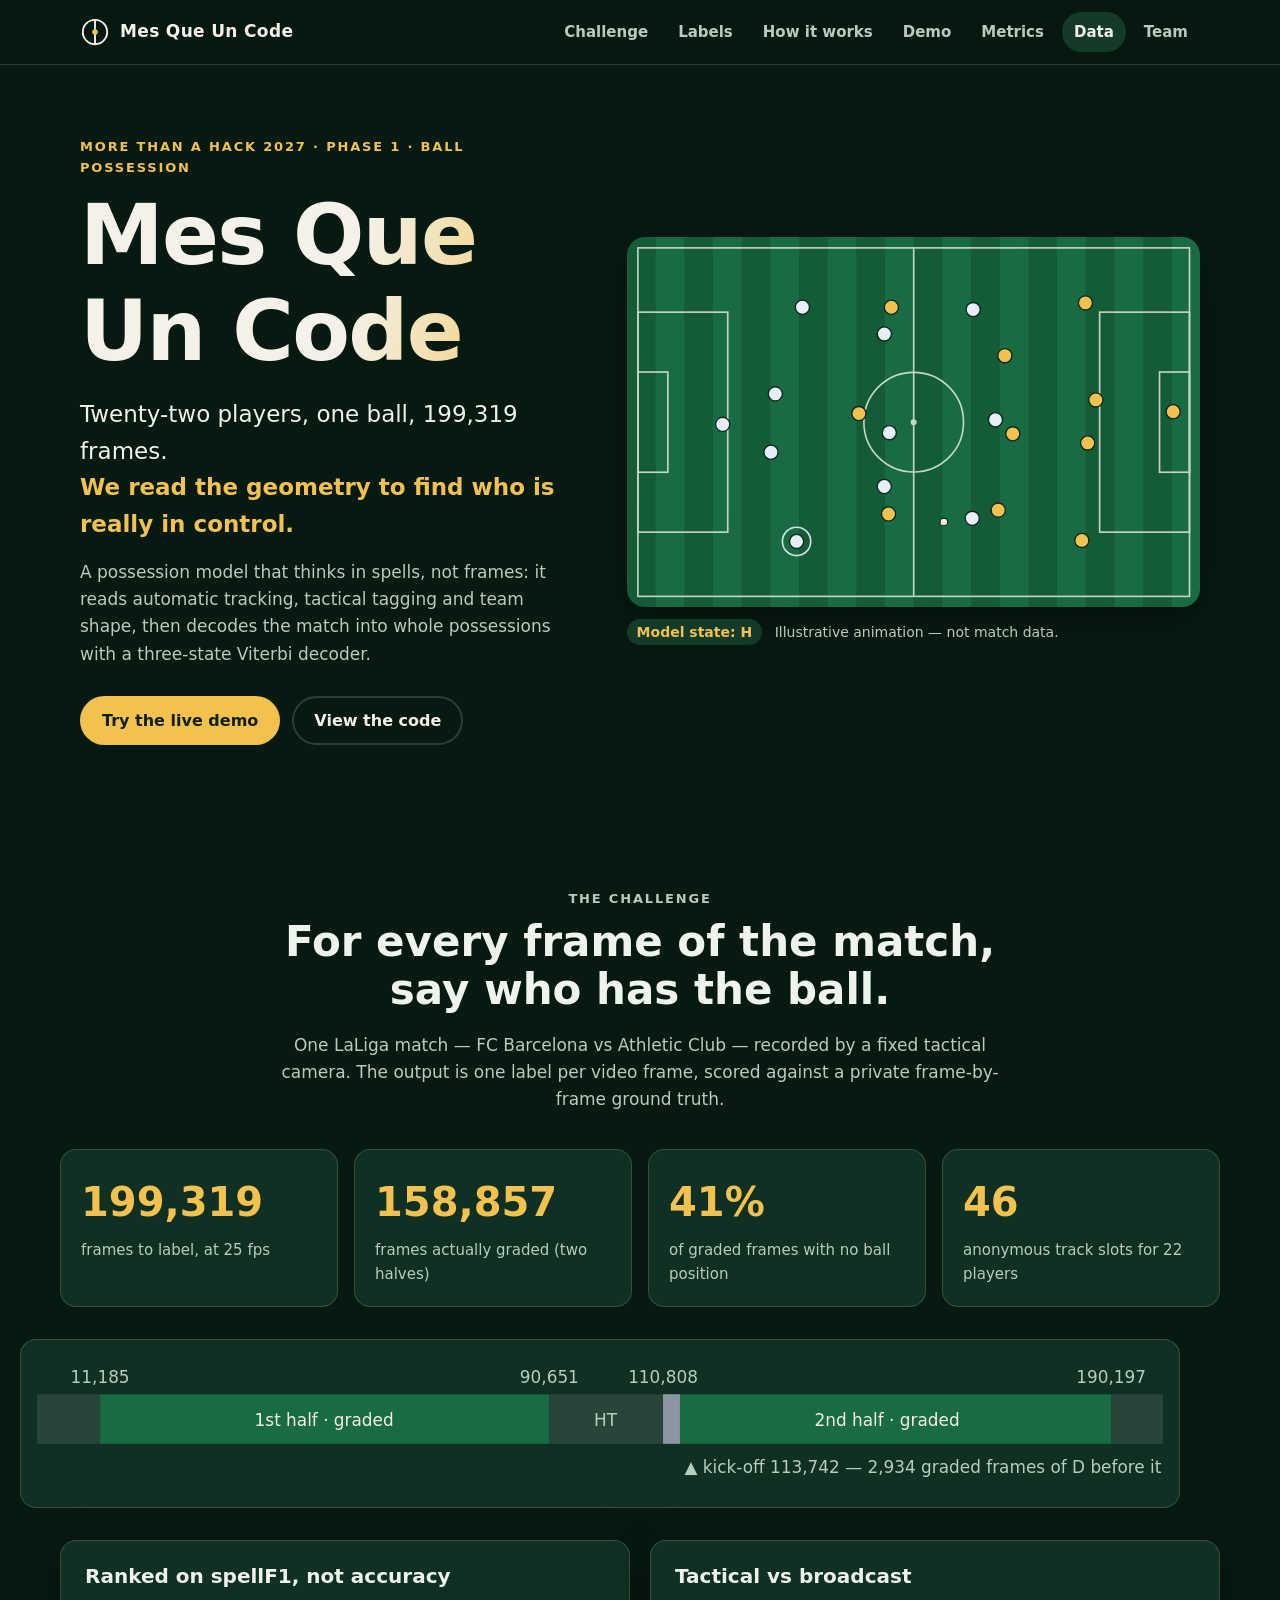
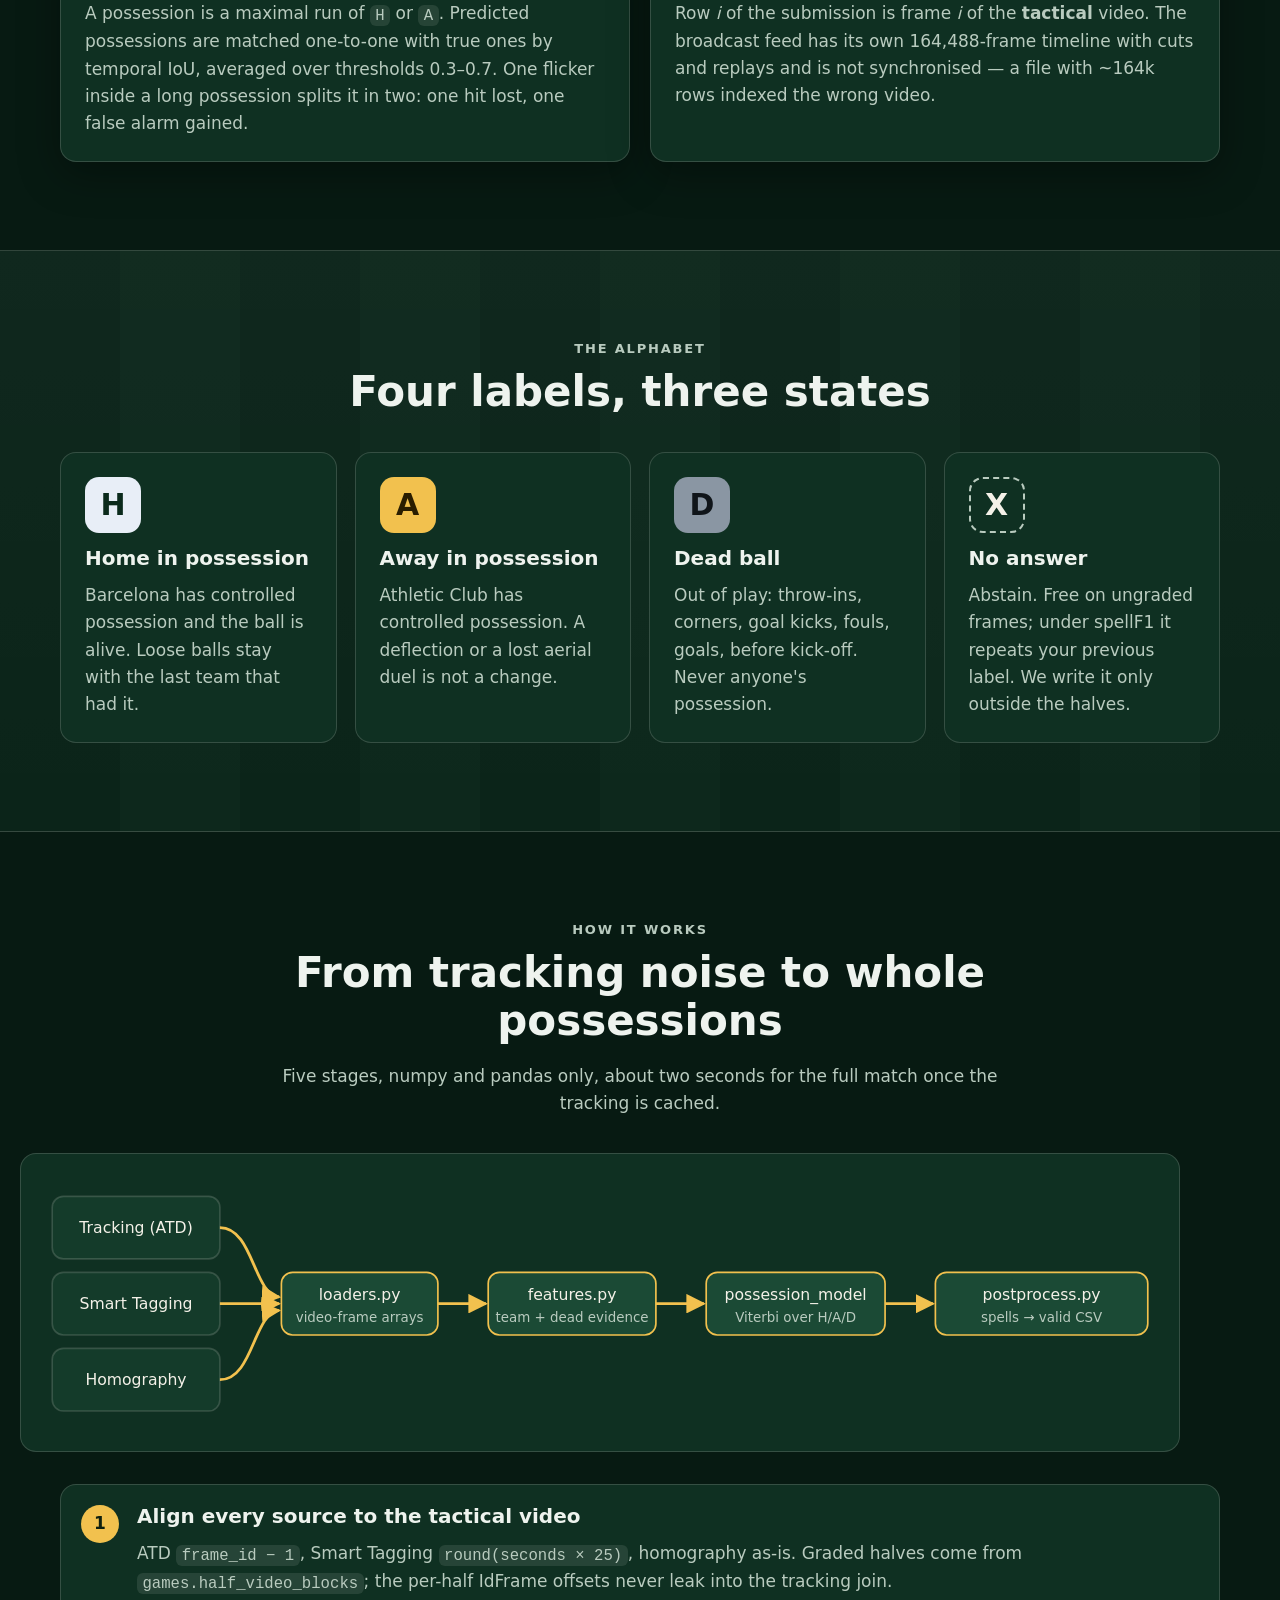
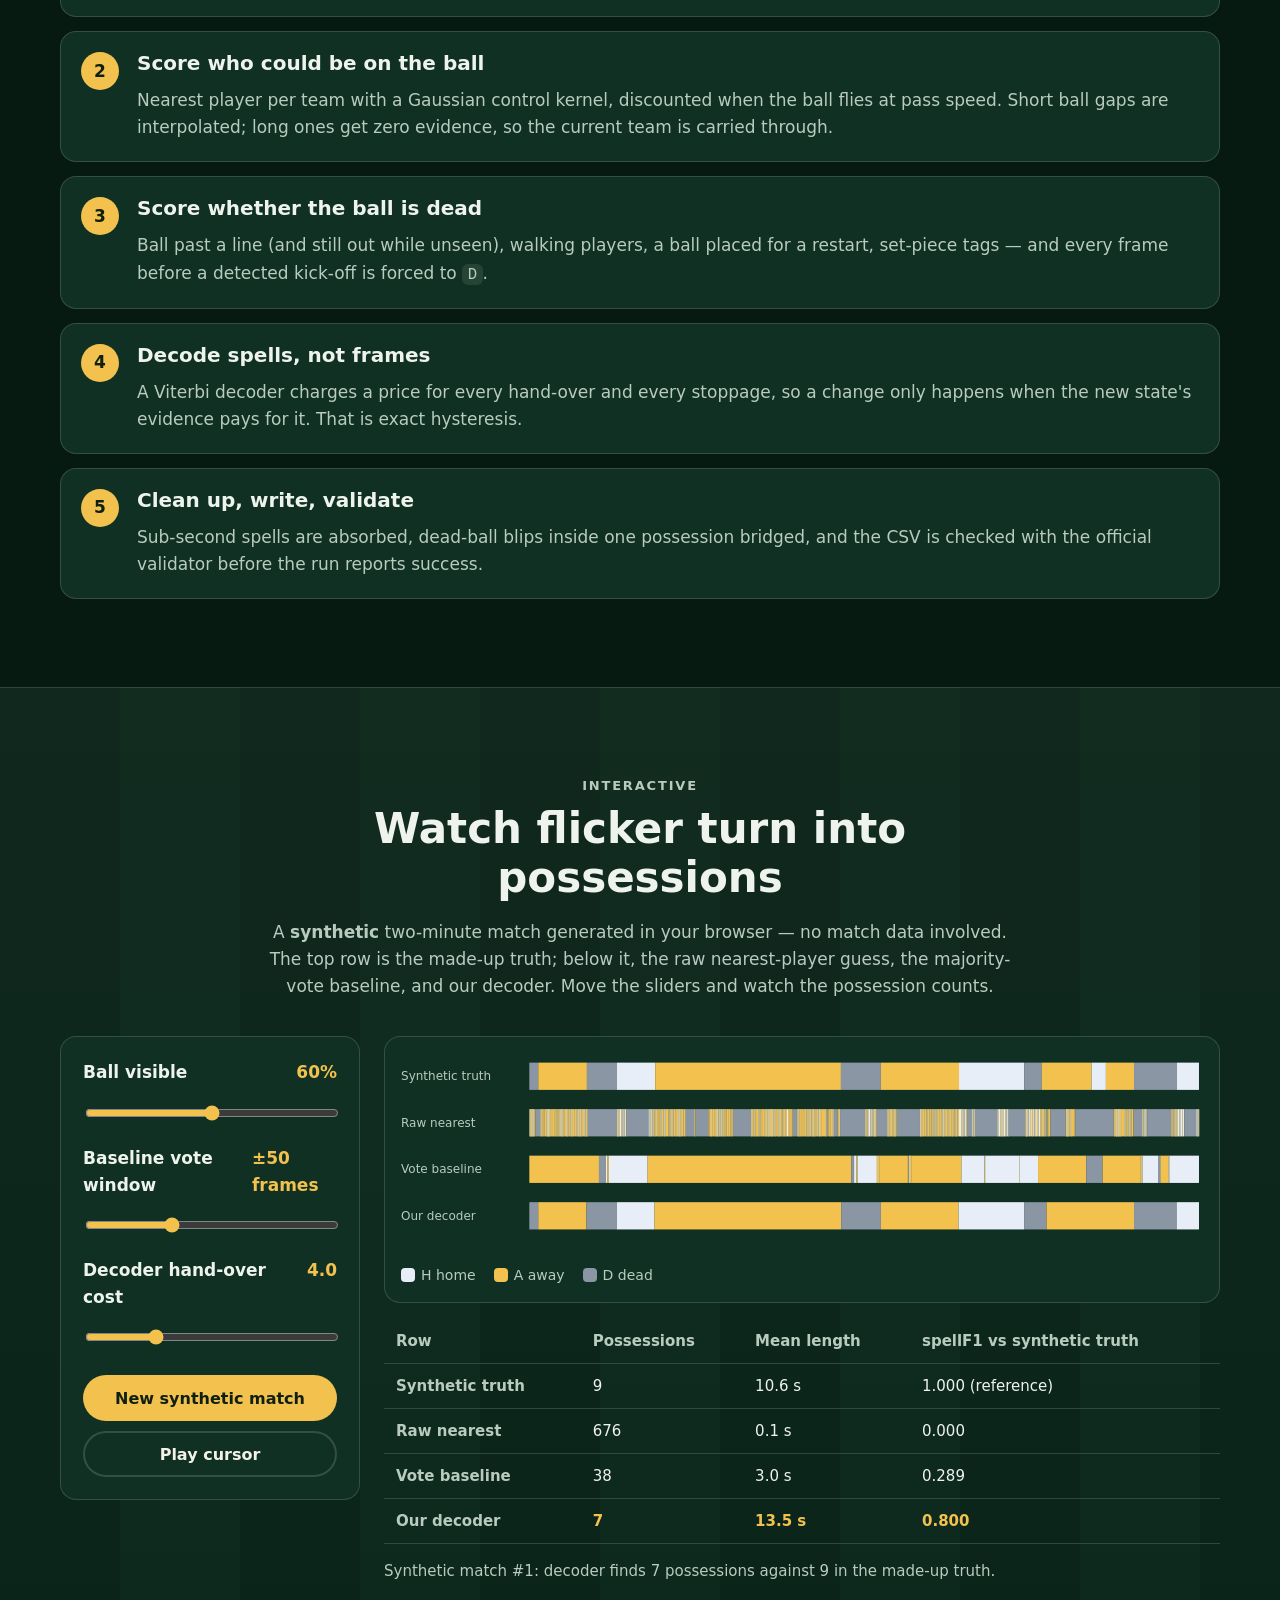
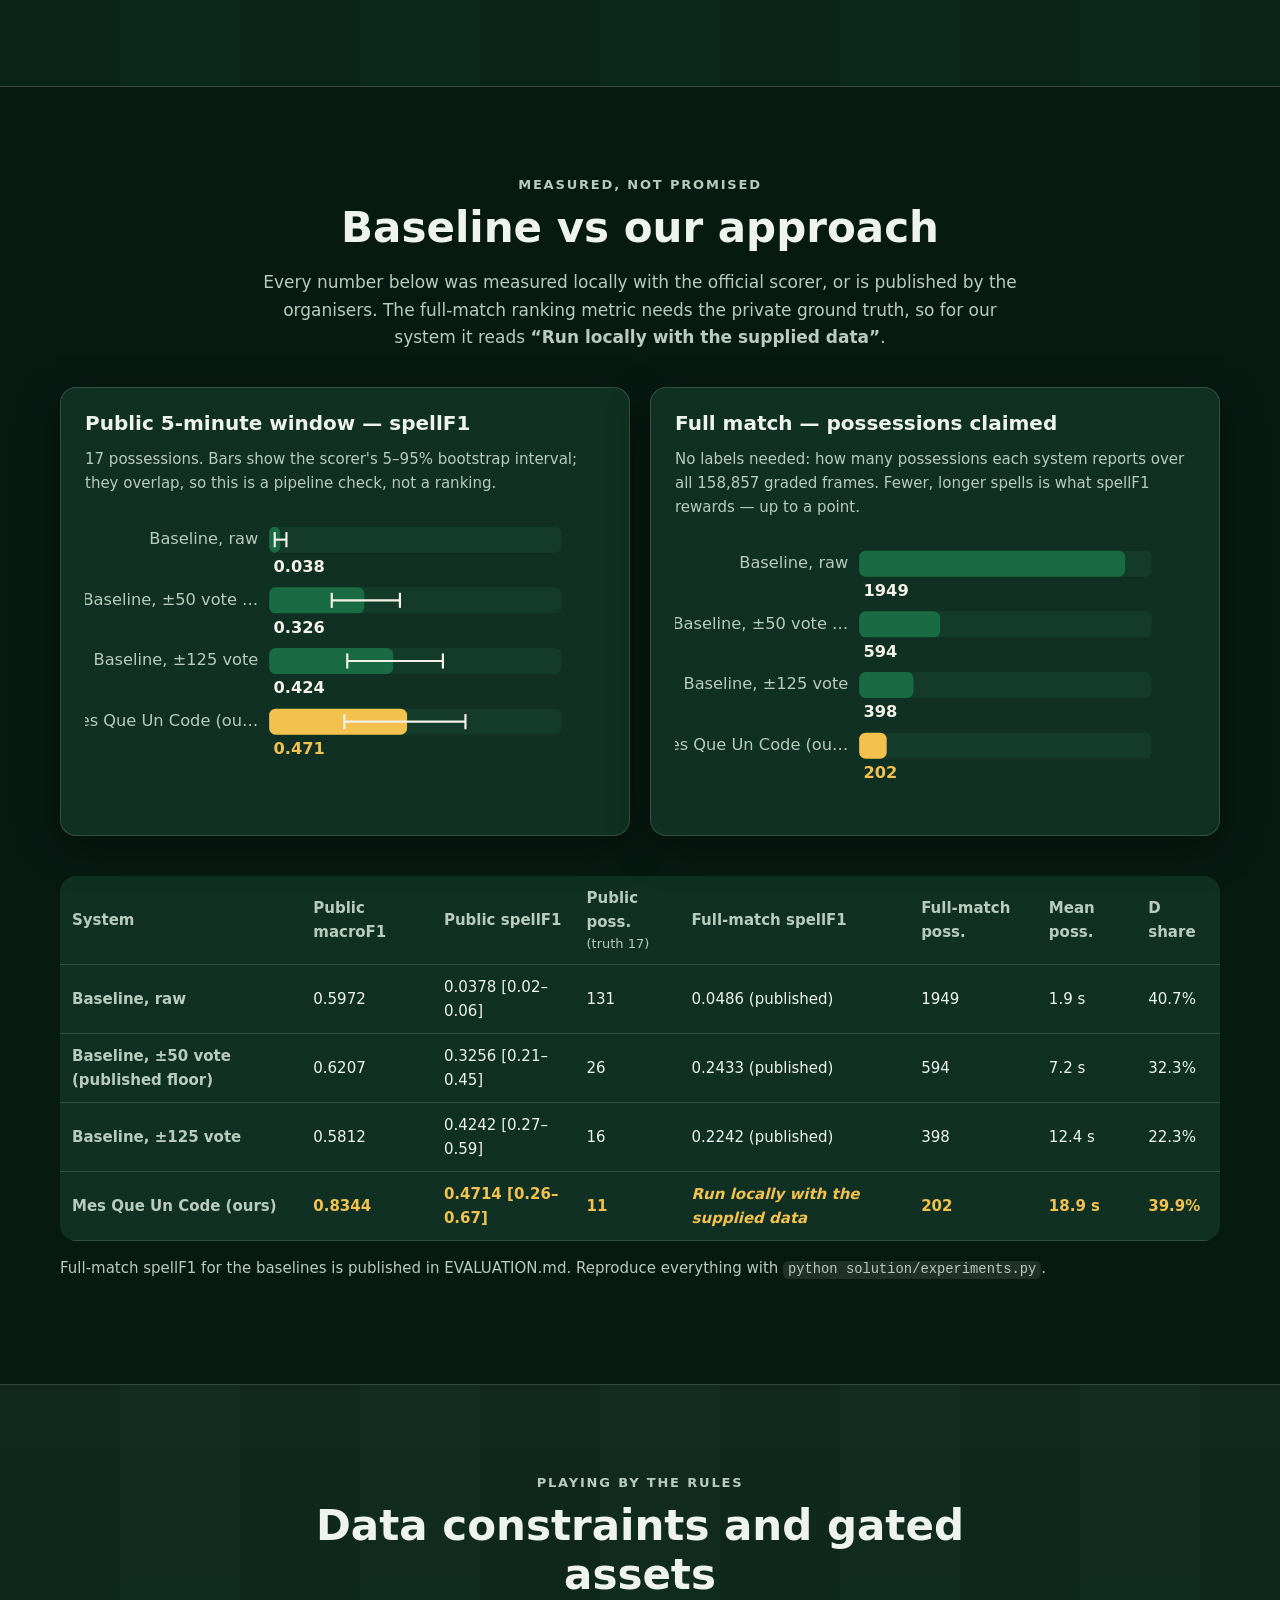
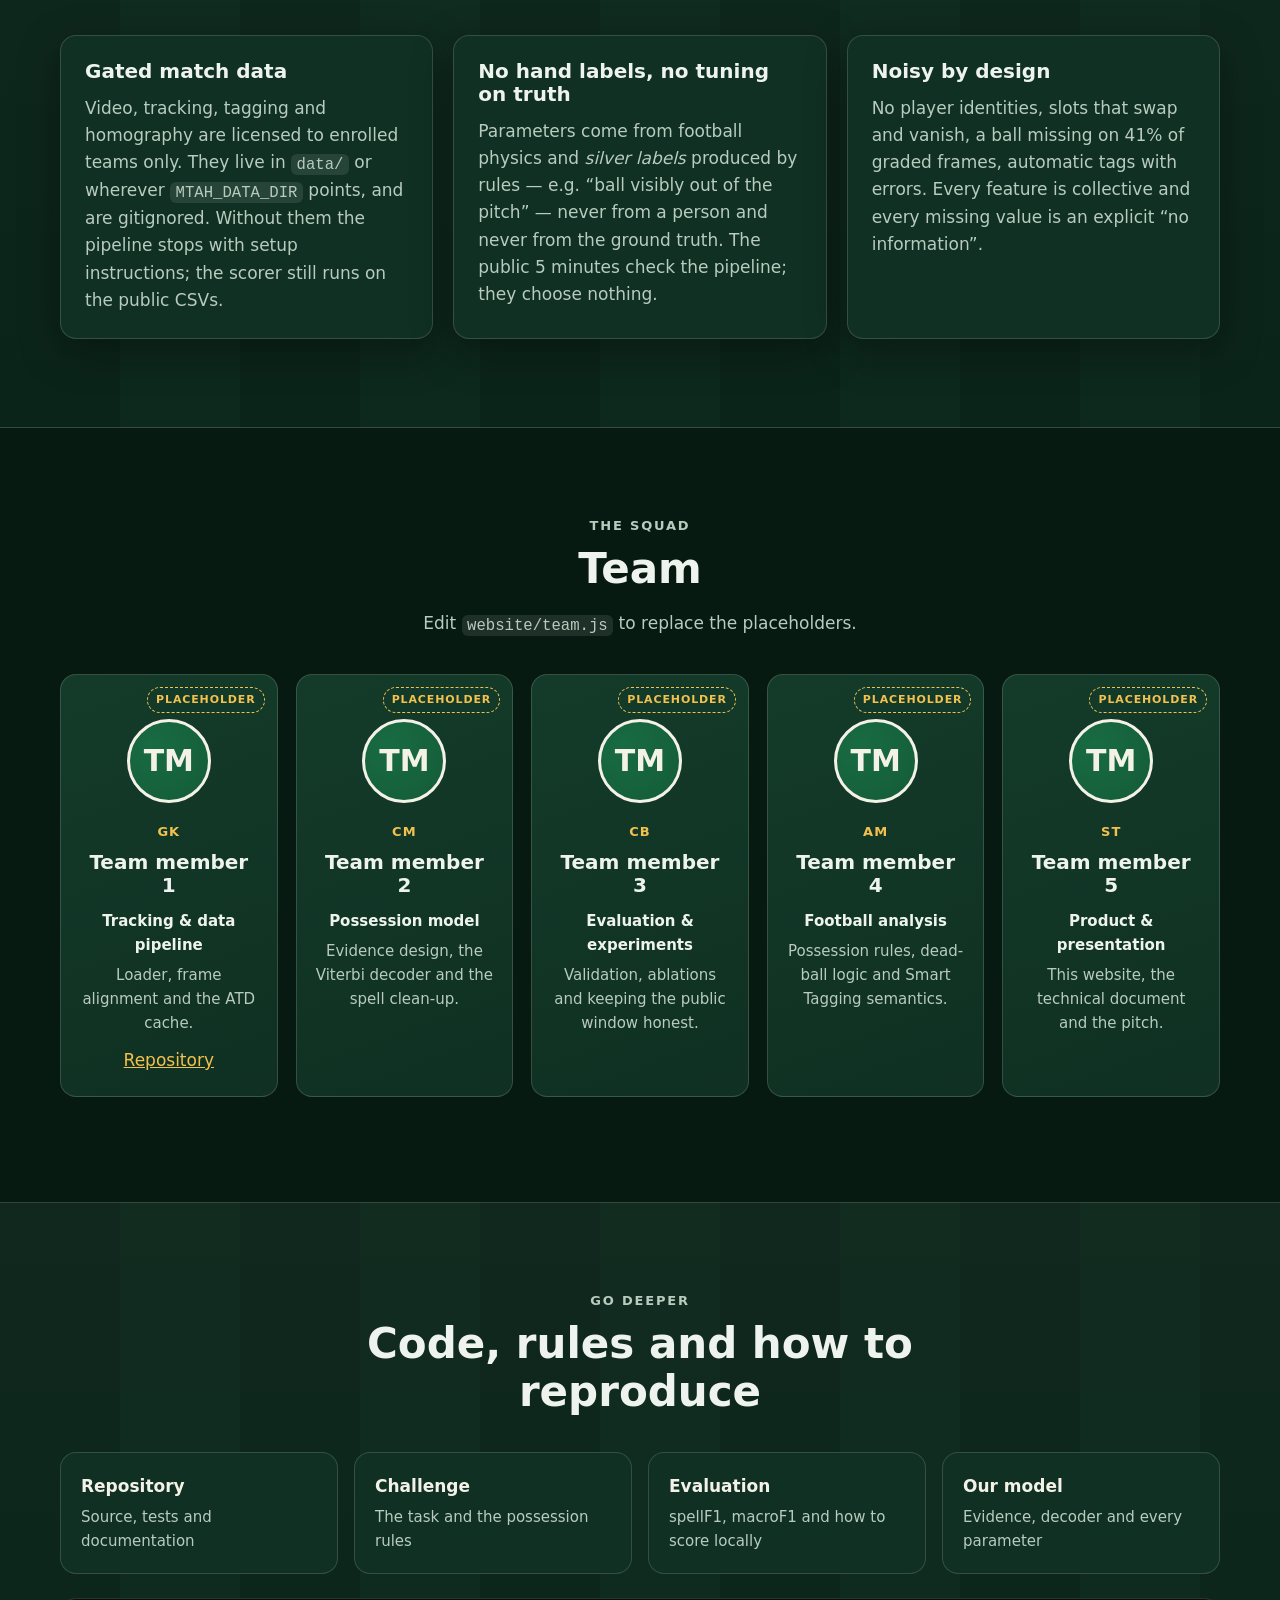
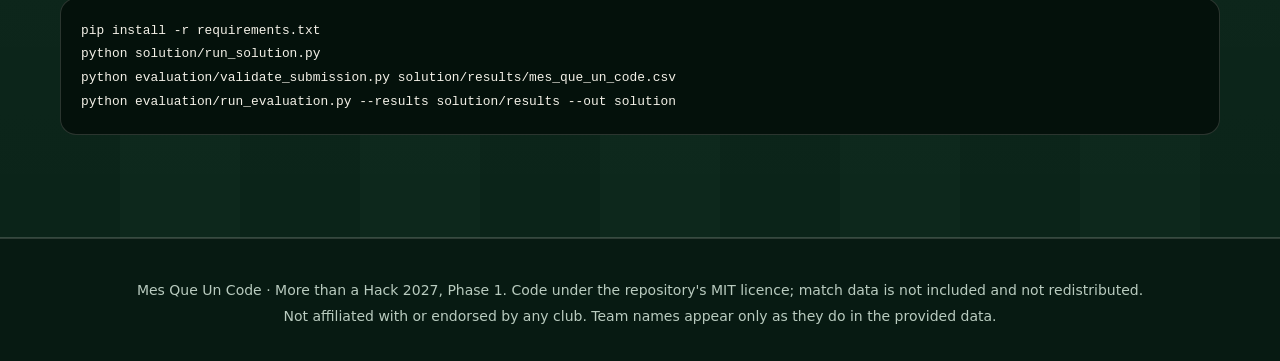
==== website/index.html @ aba24011 "Add metrics, styles, and team information for the Mes Que Un Code project - Introduced metrics.js to" ====
<!doctype html>
<html lang="en">
<head>
  <meta charset="utf-8">
  <meta name="viewport" content="width=device-width, initial-scale=1">
  <title>Mes Que Un Code</title>
  <meta name="description" content="Mes Que Un Code: frame-by-frame ball possession from automatic tracking, for More than a Hack 2027 — Phase 1.">
  <meta name="theme-color" content="#0b2a1c">
  <link rel="icon" href="data:image/svg+xml,%3Csvg xmlns='http://www.w3.org/2000/svg' viewBox='0 0 32 32'%3E%3Crect width='32' height='32' rx='6' fill='%230f3b27'/%3E%3Ccircle cx='16' cy='16' r='7' fill='none' stroke='%23f4f1e8' stroke-width='2'/%3E%3Ccircle cx='16' cy='16' r='2.5' fill='%23f2c14e'/%3E%3C/svg%3E">
  <link rel="stylesheet" href="styles.css">
</head>
<body>
  <a class="skip-link" href="#main">Skip to content</a>

  <header class="site-header">
    <nav class="nav" aria-label="Main">
      <a class="brand" href="#top" aria-label="Mes Que Un Code, back to top">
        <svg class="brand-mark" viewBox="0 0 32 32" aria-hidden="true" focusable="false">
          <circle cx="16" cy="16" r="13" fill="none" stroke="currentColor" stroke-width="2"/>
          <line x1="16" y1="3" x2="16" y2="29" stroke="currentColor" stroke-width="2"/>
          <circle cx="16" cy="16" r="3" fill="var(--gold)"/>
        </svg>
        <span>Mes Que Un Code</span>
      </a>
      <button class="nav-toggle" type="button" aria-expanded="false" aria-controls="nav-links">
        <span class="sr-only">Menu</span>
        <span class="nav-toggle-bar" aria-hidden="true"></span>
      </button>
      <ul class="nav-links" id="nav-links">
        <li><a href="#challenge">Challenge</a></li>
        <li><a href="#labels">Labels</a></li>
        <li><a href="#how">How it works</a></li>
        <li><a href="#demo">Demo</a></li>
        <li><a href="#metrics">Metrics</a></li>
        <li><a href="#data">Data</a></li>
        <li><a href="#team">Team</a></li>
      </ul>
    </nav>
  </header>

  <main id="main">
    <!-- Hero ------------------------------------------------------------------------------------>
    <section class="hero" id="top" aria-labelledby="hero-title">
      <div class="hero-copy">
        <p class="eyebrow">More than a Hack 2027 · Phase 1 · Ball Possession</p>
        <h1 id="hero-title">Mes Que Un Code</h1>
        <p class="tagline">Twenty-two players, one ball, 199,319 frames.<br>
          <strong>We read the geometry to find who is really in control.</strong></p>
        <p class="lede">A possession model that thinks in spells, not frames: it reads automatic tracking,
          tactical tagging and team shape, then decodes the match into whole possessions with a
          three-state Viterbi decoder.</p>
        <div class="hero-actions">
          <a class="button primary" href="#demo">Try the live demo</a>
          <a class="button ghost" href="https://github.com/Tejeshhh78/MesQueUnCode">View the code</a>
        </div>
      </div>
      <figure class="hero-pitch">
        <svg id="hero-svg" viewBox="0 0 1053 680" role="img" aria-labelledby="hero-svg-title hero-svg-desc">
          <title id="hero-svg-title">Animated tactical board</title>
          <desc id="hero-svg-desc">A football pitch seen from above. Home players in white and away players in gold move around; a halo marks the team our model believes has the ball.</desc>
          <defs>
            <pattern id="stripes" width="105.3" height="680" patternUnits="userSpaceOnUse">
              <rect width="52.65" height="680" fill="var(--pitch-a)"/>
              <rect x="52.65" width="52.65" height="680" fill="var(--pitch-b)"/>
            </pattern>
          </defs>
          <rect width="1053" height="680" fill="url(#stripes)" rx="18"/>
          <g class="lines" fill="none" stroke="var(--chalk)" stroke-width="3" opacity="0.8">
            <rect x="20" y="20" width="1013" height="640"/>
            <line x1="526.5" y1="20" x2="526.5" y2="660"/>
            <circle cx="526.5" cy="340" r="91.5"/>
            <rect x="20" y="138" width="165" height="404"/>
            <rect x="868" y="138" width="165" height="404"/>
            <rect x="20" y="248" width="55" height="184"/>
            <rect x="978" y="248" width="55" height="184"/>
            <circle cx="526.5" cy="340" r="4" fill="var(--chalk)"/>
          </g>
          <g id="hero-players"></g>
          <circle id="hero-halo" r="26" fill="none" stroke="var(--gold)" stroke-width="3" opacity="0.9"/>
          <circle id="hero-ball" r="7" fill="var(--chalk)" stroke="#0b2a1c" stroke-width="2"/>
        </svg>
        <figcaption>
          <span class="chip" id="hero-state" aria-live="off">Model state: H</span>
          Illustrative animation — not match data.
        </figcaption>
      </figure>
    </section>

    <!-- Challenge ------------------------------------------------------------------------------->
    <section class="section" id="challenge" aria-labelledby="challenge-title">
      <div class="section-head">
        <p class="eyebrow">The challenge</p>
        <h2 id="challenge-title">For every frame of the match, say who has the ball.</h2>
        <p>One LaLiga match — FC Barcelona vs Athletic Club — recorded by a fixed tactical camera.
          The output is one label per video frame, scored against a private frame-by-frame ground truth.</p>
      </div>

      <div class="stat-grid" role="list">
        <div class="stat" role="listitem"><span class="stat-value">199,319</span><span class="stat-label">frames to label, at 25 fps</span></div>
        <div class="stat" role="listitem"><span class="stat-value">158,857</span><span class="stat-label">frames actually graded (two halves)</span></div>
        <div class="stat" role="listitem"><span class="stat-value">41%</span><span class="stat-label">of graded frames with no ball position</span></div>
        <div class="stat" role="listitem"><span class="stat-value">46</span><span class="stat-label">anonymous track slots for 22 players</span></div>
      </div>

      <figure class="match-strip">
        <svg viewBox="0 0 1000 120" role="img" aria-labelledby="strip-title strip-desc">
          <title id="strip-title">The tactical video timeline</title>
          <desc id="strip-desc">Frames 0 to 11,184 before kick-off, ungraded. First half from 11,185 to 90,651, graded. Halftime 90,652 to 110,807, ungraded. Second half 110,808 to 190,197, graded, with the kick-off at 113,742. After the final whistle, ungraded.</desc>
          <g font-size="15" font-family="inherit">
            <rect x="0" y="34" width="56" height="44" fill="var(--muted-bg)"/>
            <rect x="56" y="34" width="399" height="44" fill="var(--pitch-b)"/>
            <rect x="455" y="34" width="101" height="44" fill="var(--muted-bg)"/>
            <rect x="556" y="34" width="398" height="44" fill="var(--pitch-b)"/>
            <rect x="556" y="34" width="15" height="44" fill="var(--dead)"/>
            <rect x="954" y="34" width="46" height="44" fill="var(--muted-bg)"/>
            <text x="255" y="62" text-anchor="middle" fill="var(--chalk)">1st half · graded</text>
            <text x="755" y="62" text-anchor="middle" fill="var(--chalk)">2nd half · graded</text>
            <text x="505" y="62" text-anchor="middle" fill="var(--ink-soft)">HT</text>
            <text x="56" y="24" text-anchor="middle" fill="var(--ink-soft)">11,185</text>
            <text x="455" y="24" text-anchor="middle" fill="var(--ink-soft)">90,651</text>
            <text x="556" y="24" text-anchor="middle" fill="var(--ink-soft)">110,808</text>
            <text x="954" y="24" text-anchor="middle" fill="var(--ink-soft)">190,197</text>
            <text x="575" y="104" fill="var(--ink-soft)">▲ kick-off 113,742 — 2,934 graded frames of D before it</text>
          </g>
        </svg>
      </figure>

      <div class="two-col">
        <article class="card">
          <h3>Ranked on spellF1, not accuracy</h3>
          <p>A possession is a maximal run of <code>H</code> or <code>A</code>. Predicted possessions are
            matched one-to-one with true ones by temporal IoU, averaged over thresholds 0.3–0.7. One
            flicker inside a long possession splits it in two: one hit lost, one false alarm gained.</p>
        </article>
        <article class="card">
          <h3>Tactical vs broadcast</h3>
          <p>Row <em>i</em> of the submission is frame <em>i</em> of the <strong>tactical</strong> video.
            The broadcast feed has its own 164,488-frame timeline with cuts and replays and is not
            synchronised — a file with ~164k rows indexed the wrong video.</p>
        </article>
      </div>
    </section>

    <!-- Labels ---------------------------------------------------------------------------------->
    <section class="section alt" id="labels" aria-labelledby="labels-title">
      <div class="section-head">
        <p class="eyebrow">The alphabet</p>
        <h2 id="labels-title">Four labels, three states</h2>
      </div>
      <div class="label-grid">
        <article class="label-card label-h">
          <span class="label-letter" aria-hidden="true">H</span>
          <h3>Home in possession</h3>
          <p>Barcelona has controlled possession and the ball is alive. Loose balls stay with the last team that had it.</p>
        </article>
        <article class="label-card label-a">
          <span class="label-letter" aria-hidden="true">A</span>
          <h3>Away in possession</h3>
          <p>Athletic Club has controlled possession. A deflection or a lost aerial duel is not a change.</p>
        </article>
        <article class="label-card label-d">
          <span class="label-letter" aria-hidden="true">D</span>
          <h3>Dead ball</h3>
          <p>Out of play: throw-ins, corners, goal kicks, fouls, goals, before kick-off. Never anyone's possession.</p>
        </article>
        <article class="label-card label-x">
          <span class="label-letter" aria-hidden="true">X</span>
          <h3>No answer</h3>
          <p>Abstain. Free on ungraded frames; under spellF1 it repeats your previous label. We write it only outside the halves.</p>
        </article>
      </div>
    </section>

    <!-- How it works ---------------------------------------------------------------------------->
    <section class="section" id="how" aria-labelledby="how-title">
      <div class="section-head">
        <p class="eyebrow">How it works</p>
        <h2 id="how-title">From tracking noise to whole possessions</h2>
        <p>Five stages, numpy and pandas only, about two seconds for the full match once the tracking is cached.</p>
      </div>

      <figure class="pipeline">
        <svg viewBox="0 0 1000 230" role="img" aria-labelledby="pipe-title pipe-desc">
          <title id="pipe-title">Pipeline architecture</title>
          <desc id="pipe-desc">Inputs — tracking, Smart Tagging and homography — feed a loader, then per-frame evidence for team control and dead ball, then a three-state Viterbi decoder, then spell clean-up, then a validated submission CSV.</desc>
          <defs>
            <marker id="arrow" viewBox="0 0 10 10" refX="9" refY="5" markerWidth="7" markerHeight="7" orient="auto-start-reverse">
              <path d="M0,0 L10,5 L0,10 z" fill="var(--gold)"/>
            </marker>
          </defs>
          <g font-family="inherit" font-size="14" fill="var(--chalk)">
            <g class="pipe-node"><rect x="10" y="20" width="150" height="56" rx="10"/><text x="85" y="53" text-anchor="middle">Tracking (ATD)</text></g>
            <g class="pipe-node"><rect x="10" y="88" width="150" height="56" rx="10"/><text x="85" y="121" text-anchor="middle">Smart Tagging</text></g>
            <g class="pipe-node"><rect x="10" y="156" width="150" height="56" rx="10"/><text x="85" y="189" text-anchor="middle">Homography</text></g>
            <g class="pipe-node strong"><rect x="215" y="88" width="140" height="56" rx="10"/><text x="285" y="113" text-anchor="middle">loaders.py</text><text x="285" y="132" text-anchor="middle" class="small">video-frame arrays</text></g>
            <g class="pipe-node strong"><rect x="400" y="88" width="150" height="56" rx="10"/><text x="475" y="113" text-anchor="middle">features.py</text><text x="475" y="132" text-anchor="middle" class="small">team + dead evidence</text></g>
            <g class="pipe-node strong"><rect x="595" y="88" width="160" height="56" rx="10"/><text x="675" y="113" text-anchor="middle">possession_model</text><text x="675" y="132" text-anchor="middle" class="small">Viterbi over H/A/D</text></g>
            <g class="pipe-node strong"><rect x="800" y="88" width="190" height="56" rx="10"/><text x="895" y="113" text-anchor="middle">postprocess.py</text><text x="895" y="132" text-anchor="middle" class="small">spells → valid CSV</text></g>
          </g>
          <g stroke="var(--gold)" stroke-width="2.5" fill="none" marker-end="url(#arrow)">
            <path d="M160,48 C190,48 190,108 213,110"/>
            <path d="M160,116 L213,116"/>
            <path d="M160,184 C190,184 190,124 213,122"/>
            <path d="M355,116 L398,116"/>
            <path d="M550,116 L593,116"/>
            <path d="M755,116 L798,116"/>
          </g>
        </svg>
      </figure>

      <ol class="steps">
        <li>
          <h3>Align every source to the tactical video</h3>
          <p>ATD <code>frame_id − 1</code>, Smart Tagging <code>round(seconds × 25)</code>, homography as-is. Graded halves come from <code>games.half_video_blocks</code>; the per-half IdFrame offsets never leak into the tracking join.</p>
        </li>
        <li>
          <h3>Score who could be on the ball</h3>
          <p>Nearest player per team with a Gaussian control kernel, discounted when the ball flies at pass speed. Short ball gaps are interpolated; long ones get zero evidence, so the current team is carried through.</p>
        </li>
        <li>
          <h3>Score whether the ball is dead</h3>
          <p>Ball past a line (and still out while unseen), walking players, a ball placed for a restart, set-piece tags — and every frame before a detected kick-off is forced to <code>D</code>.</p>
        </li>
        <li>
          <h3>Decode spells, not frames</h3>
          <p>A Viterbi decoder charges a price for every hand-over and every stoppage, so a change only happens when the new state's evidence pays for it. That is exact hysteresis.</p>
        </li>
        <li>
          <h3>Clean up, write, validate</h3>
          <p>Sub-second spells are absorbed, dead-ball blips inside one possession bridged, and the CSV is checked with the official validator before the run reports success.</p>
        </li>
      </ol>
    </section>

    <!-- Demo ------------------------------------------------------------------------------------>
    <section class="section alt" id="demo" aria-labelledby="demo-title">
      <div class="section-head">
        <p class="eyebrow">Interactive</p>
        <h2 id="demo-title">Watch flicker turn into possessions</h2>
        <p>A <strong>synthetic</strong> two-minute match generated in your browser — no match data involved.
          The top row is the made-up truth; below it, the raw nearest-player guess, the majority-vote
          baseline, and our decoder. Move the sliders and watch the possession counts.</p>
      </div>

      <div class="demo">
        <div class="demo-controls">
          <label for="ctl-visibility">Ball visible <output id="out-visibility" for="ctl-visibility">60%</output></label>
          <input type="range" id="ctl-visibility" min="20" max="100" step="5" value="60">

          <label for="ctl-window">Baseline vote window <output id="out-window" for="ctl-window">±50 frames</output></label>
          <input type="range" id="ctl-window" min="0" max="150" step="5" value="50">

          <label for="ctl-switch">Decoder hand-over cost <output id="out-switch" for="ctl-switch">4.0</output></label>
          <input type="range" id="ctl-switch" min="0" max="15" step="0.5" value="4">

          <div class="demo-buttons">
            <button type="button" class="button primary" id="btn-new">New synthetic match</button>
            <button type="button" class="button ghost" id="btn-play" aria-pressed="false">Play cursor</button>
          </div>
        </div>

        <div class="demo-output">
          <figure class="timeline">
            <svg id="timeline-svg" viewBox="0 0 1000 250" role="img" aria-labelledby="tl-title tl-desc">
              <title id="tl-title">Possession timelines for a synthetic match</title>
              <desc id="tl-desc">Four horizontal bars over the same two minutes: truth, raw nearest player, majority vote baseline and the Viterbi decoder. Colour encodes the label for each frame.</desc>
              <g id="timeline-rows"></g>
            </svg>
            <figcaption class="legend">
              <span><i class="swatch sw-h"></i>H home</span>
              <span><i class="swatch sw-a"></i>A away</span>
              <span><i class="swatch sw-d"></i>D dead</span>
            </figcaption>
          </figure>
          <table class="demo-table">
            <caption class="sr-only">Possession counts and synthetic spellF1 per row</caption>
            <thead><tr><th scope="col">Row</th><th scope="col">Possessions</th><th scope="col">Mean length</th><th scope="col">spellF1 vs synthetic truth</th></tr></thead>
            <tbody id="demo-body"></tbody>
          </table>
          <p class="note" id="demo-live" aria-live="polite"></p>
        </div>
      </div>
    </section>

    <!-- Metrics --------------------------------------------------------------------------------->
    <section class="section" id="metrics" aria-labelledby="metrics-title">
      <div class="section-head">
        <p class="eyebrow">Measured, not promised</p>
        <h2 id="metrics-title">Baseline vs our approach</h2>
        <p>Every number below was measured locally with the official scorer, or is published by the
          organisers. The full-match ranking metric needs the private ground truth, so for our system it reads
          <strong>“Run locally with the supplied data”</strong>.</p>
      </div>

      <div class="two-col">
        <figure class="card chart-card">
          <figcaption><h3>Public 5-minute window — spellF1</h3>
            <p class="note">17 possessions. Bars show the scorer's 5–95% bootstrap interval; they overlap, so this is a pipeline check, not a ranking.</p></figcaption>
          <svg id="chart-public" viewBox="0 0 480 260" role="img" aria-labelledby="chart-public-title">
            <title id="chart-public-title">spellF1 on the public window, with bootstrap intervals</title>
          </svg>
        </figure>
        <figure class="card chart-card">
          <figcaption><h3>Full match — possessions claimed</h3>
            <p class="note">No labels needed: how many possessions each system reports over all 158,857 graded frames. Fewer, longer spells is what spellF1 rewards — up to a point.</p></figcaption>
          <svg id="chart-poss" viewBox="0 0 480 260" role="img" aria-labelledby="chart-poss-title">
            <title id="chart-poss-title">Number of possessions predicted over the full match</title>
          </svg>
        </figure>
      </div>

      <div class="table-wrap" tabindex="0" role="region" aria-label="Metrics table, scrolls horizontally">
        <table class="metrics-table">
          <thead>
            <tr>
              <th scope="col">System</th>
              <th scope="col">Public macroF1</th>
              <th scope="col">Public spellF1</th>
              <th scope="col">Public poss. <span class="th-sub">(truth 17)</span></th>
              <th scope="col">Full-match spellF1</th>
              <th scope="col">Full-match poss.</th>
              <th scope="col">Mean poss.</th>
              <th scope="col">D share</th>
            </tr>
          </thead>
          <tbody id="metrics-body"></tbody>
        </table>
      </div>
      <p class="note">Full-match spellF1 for the baselines is published in EVALUATION.md. Reproduce everything with
        <code>python solution/experiments.py</code>.</p>
    </section>

    <!-- Data constraints ------------------------------------------------------------------------>
    <section class="section alt" id="data" aria-labelledby="data-title">
      <div class="section-head">
        <p class="eyebrow">Playing by the rules</p>
        <h2 id="data-title">Data constraints and gated assets</h2>
      </div>
      <div class="three-col">
        <article class="card">
          <h3>Gated match data</h3>
          <p>Video, tracking, tagging and homography are licensed to enrolled teams only. They live in
            <code>data/</code> or wherever <code>MTAH_DATA_DIR</code> points, and are gitignored. Without them the
            pipeline stops with setup instructions; the scorer still runs on the public CSVs.</p>
        </article>
        <article class="card">
          <h3>No hand labels, no tuning on truth</h3>
          <p>Parameters come from football physics and <em>silver labels</em> produced by rules — e.g. “ball visibly
            out of the pitch” — never from a person and never from the ground truth. The public 5 minutes check
            the pipeline; they choose nothing.</p>
        </article>
        <article class="card">
          <h3>Noisy by design</h3>
          <p>No player identities, slots that swap and vanish, a ball missing on 41% of graded frames,
            automatic tags with errors. Every feature is collective and every missing value is an explicit
            “no information”.</p>
        </article>
      </div>
    </section>

    <!-- Team ------------------------------------------------------------------------------------>
    <section class="section" id="team" aria-labelledby="team-title">
      <div class="section-head">
        <p class="eyebrow">The squad</p>
        <h2 id="team-title">Team</h2>
        <p>Edit <code>website/team.js</code> to replace the placeholders.</p>
      </div>
      <ul class="team-grid" id="team-grid"></ul>
    </section>

    <!-- Links ----------------------------------------------------------------------------------->
    <section class="section alt" id="links" aria-labelledby="links-title">
      <div class="section-head">
        <p class="eyebrow">Go deeper</p>
        <h2 id="links-title">Code, rules and how to reproduce</h2>
      </div>
      <ul class="link-grid">
        <li><a class="link-card" href="https://github.com/Tejeshhh78/MesQueUnCode"><strong>Repository</strong><span>Source, tests and documentation</span></a></li>
        <li><a class="link-card" href="https://github.com/Tejeshhh78/MesQueUnCode/blob/main/docs/CHALLENGE.md"><strong>Challenge</strong><span>The task and the possession rules</span></a></li>
        <li><a class="link-card" href="https://github.com/Tejeshhh78/MesQueUnCode/blob/main/docs/EVALUATION.md"><strong>Evaluation</strong><span>spellF1, macroF1 and how to score locally</span></a></li>
        <li><a class="link-card" href="https://github.com/Tejeshhh78/MesQueUnCode/blob/main/docs/MODEL.md"><strong>Our model</strong><span>Evidence, decoder and every parameter</span></a></li>
      </ul>
      <pre class="code-block" aria-label="Commands to reproduce"><code>pip install -r requirements.txt
python solution/run_solution.py
python evaluation/validate_submission.py solution/results/mes_que_un_code.csv
python evaluation/run_evaluation.py --results solution/results --out solution</code></pre>
    </section>
  </main>

  <footer class="site-footer">
    <p>Mes Que Un Code · More than a Hack 2027, Phase 1. Code under the repository's MIT licence; match data is not included and not redistributed.</p>
    <p>Not affiliated with or endorsed by any club. Team names appear only as they do in the provided data.</p>
  </footer>

  <script src="team.js"></script>
  <script src="metrics.js"></script>
  <script src="app.js"></script>
</body>
</html>
---- website/styles.css ----
/* Mes Que Un Code -- night-match tactical board. Colours are tokens; everything else reads them. */
:root {
  --bg: #071a12;
  --bg-alt: #0b2419;
  --surface: #0f3022;
  --surface-2: #143b2a;
  --pitch-a: #145c38;
  --pitch-b: #186b42;
  --chalk: #f4f1e8;
  --ink: #eef3ee;
  --ink-soft: #b9cbbf;
  --gold: #f2c14e;
  --home: #f4f1e8;
  --away: #f2c14e;
  --home-fill: #e8eef7;
  --away-fill: #f2c14e;
  --dead: #8a96a3;
  --muted-bg: #29453a;
  --focus: #7fd1ff;
  --line: rgba(244, 241, 232, 0.16);
  --radius: 16px;
  --shadow: 0 12px 40px rgba(0, 0, 0, 0.35);
  --font: "Inter", system-ui, -apple-system, "Segoe UI", Roboto, sans-serif;
  --font-display: "Archivo", "Inter", system-ui, sans-serif;
  --max: 1160px;
  color-scheme: dark;
}

*, *::before, *::after { box-sizing: border-box; }

html { scroll-behavior: smooth; scroll-padding-top: 80px; }

body {
  margin: 0;
  background: var(--bg);
  color: var(--ink);
  font-family: var(--font);
  font-size: 17px;
  line-height: 1.6;
  -webkit-font-smoothing: antialiased;
}

img, svg { max-width: 100%; display: block; }
code, pre { font-family: ui-monospace, "Cascadia Code", "SF Mono", Consolas, monospace; }
code { background: rgba(244, 241, 232, 0.1); padding: 0.1em 0.35em; border-radius: 6px; font-size: 0.92em; }
a { color: var(--gold); }
a:hover { color: #ffd77f; }

:focus-visible { outline: 3px solid var(--focus); outline-offset: 3px; border-radius: 6px; }

.sr-only {
  position: absolute; width: 1px; height: 1px; padding: 0; margin: -1px;
  overflow: hidden; clip: rect(0, 0, 0, 0); white-space: nowrap; border: 0;
}

.skip-link {
  position: absolute; left: 16px; top: -60px; z-index: 100;
  background: var(--gold); color: #10200f; padding: 10px 16px; border-radius: 10px; font-weight: 700;
}
.skip-link:focus { top: 12px; }

/* -- header ------------------------------------------------------------------------------------ */
.site-header {
  position: sticky; top: 0; z-index: 50;
  background: rgba(7, 26, 18, 0.88);
  backdrop-filter: blur(10px);
  border-bottom: 1px solid var(--line);
}
.nav {
  max-width: var(--max); margin: 0 auto; padding: 12px 20px;
  display: flex; align-items: center; justify-content: space-between; gap: 16px;
}
.brand {
  display: inline-flex; align-items: center; gap: 10px;
  color: var(--chalk); text-decoration: none; font-family: var(--font-display);
  font-weight: 800; letter-spacing: 0.02em;
}
.brand-mark { width: 30px; height: 30px; color: var(--chalk); }
.nav-links { display: flex; gap: 6px; list-style: none; margin: 0; padding: 0; }
.nav-links a {
  display: block; padding: 8px 12px; border-radius: 999px;
  color: var(--ink-soft); text-decoration: none; font-weight: 600; font-size: 15px;
}
.nav-links a:hover, .nav-links a[aria-current="true"] { color: var(--chalk); background: var(--surface-2); }
.nav-toggle {
  display: none; width: 44px; height: 44px; border-radius: 12px;
  border: 1px solid var(--line); background: var(--surface); cursor: pointer;
  position: relative;
}
.nav-toggle-bar, .nav-toggle-bar::before, .nav-toggle-bar::after {
  content: ""; position: absolute; left: 11px; width: 20px; height: 2px; background: var(--chalk);
  transition: transform 0.2s ease;
}
.nav-toggle-bar { top: 21px; }
.nav-toggle-bar::before { left: 0; top: -6px; }
.nav-toggle-bar::after { left: 0; top: 6px; }
.nav-toggle[aria-expanded="true"] .nav-toggle-bar { background: transparent; }
.nav-toggle[aria-expanded="true"] .nav-toggle-bar::before { transform: translateY(6px) rotate(45deg); }
.nav-toggle[aria-expanded="true"] .nav-toggle-bar::after { transform: translateY(-6px) rotate(-45deg); }

/* -- shared ------------------------------------------------------------------------------------ */
.section { padding: 88px 20px; }
.section > * { max-width: var(--max); margin-left: auto; margin-right: auto; }
.section.alt {
  background:
    linear-gradient(180deg, rgba(255,255,255,0.02), rgba(255,255,255,0)),
    repeating-linear-gradient(90deg, var(--bg-alt) 0 120px, #0d281c 120px 240px);
  border-top: 1px solid var(--line); border-bottom: 1px solid var(--line);
}
.section-head { margin-bottom: 36px; max-width: 760px; margin-left: auto; margin-right: auto; text-align: center; }
.section-head p { color: var(--ink-soft); }
.eyebrow {
  text-transform: uppercase; letter-spacing: 0.14em; font-size: 13px; font-weight: 700;
  color: var(--gold); margin: 0 0 8px;
}
h1, h2, h3 { font-family: var(--font-display); line-height: 1.15; margin: 0 0 12px; }
h2 { font-size: clamp(28px, 4vw, 42px); }
h3 { font-size: 20px; }
.note { color: var(--ink-soft); font-size: 15px; }

.button {
  display: inline-flex; align-items: center; justify-content: center; gap: 8px;
  min-height: 46px; padding: 10px 20px; border-radius: 999px; font-weight: 700; font-size: 16px;
  text-decoration: none; cursor: pointer; border: 2px solid transparent; font-family: inherit;
  transition: transform 0.15s ease, background 0.15s ease;
}
.button:hover { transform: translateY(-1px); }
.button.primary { background: var(--gold); color: #10200f; }
.button.primary:hover { background: #ffd77f; color: #10200f; }
.button.ghost { background: transparent; color: var(--chalk); border-color: var(--line); }
.button.ghost:hover { border-color: var(--chalk); color: var(--chalk); }

.card {
  background: var(--surface); border: 1px solid var(--line); border-radius: var(--radius);
  padding: 24px; box-shadow: var(--shadow);
}
.card p { margin: 0; color: var(--ink-soft); }
.two-col { display: grid; grid-template-columns: repeat(2, minmax(0, 1fr)); gap: 20px; }
.three-col { display: grid; grid-template-columns: repeat(3, minmax(0, 1fr)); gap: 20px; }
.chip {
  display: inline-block; padding: 2px 10px; margin-right: 8px; border-radius: 999px;
  background: var(--surface-2); color: var(--gold); font-weight: 700; font-size: 14px;
}

/* -- hero -------------------------------------------------------------------------------------- */
.hero {
  max-width: var(--max); margin: 0 auto; padding: 72px 20px 56px;
  display: grid; grid-template-columns: minmax(0, 1fr) minmax(0, 1.15fr); gap: 48px; align-items: center;
}
.hero h1 {
  font-size: clamp(44px, 7vw, 84px); letter-spacing: -0.02em; margin-bottom: 16px;
  background: linear-gradient(100deg, var(--chalk) 0%, var(--chalk) 55%, var(--gold) 100%);
  -webkit-background-clip: text; background-clip: text; color: transparent;
}
.tagline { font-size: clamp(19px, 2.2vw, 23px); margin: 0 0 16px; color: var(--ink); }
.tagline strong { color: var(--gold); }
.lede { color: var(--ink-soft); margin: 0 0 28px; }
.hero-actions { display: flex; flex-wrap: wrap; gap: 12px; }
.hero-pitch { margin: 0; }
.hero-pitch svg { border-radius: 18px; box-shadow: var(--shadow); width: 100%; height: auto; }
.hero-pitch figcaption { margin-top: 12px; font-size: 14px; color: var(--ink-soft); }
#hero-players circle { transition: none; }

/* -- challenge --------------------------------------------------------------------------------- */
.stat-grid { display: grid; grid-template-columns: repeat(4, minmax(0, 1fr)); gap: 16px; margin-bottom: 32px; }
.stat {
  background: var(--surface); border: 1px solid var(--line); border-radius: var(--radius);
  padding: 20px; display: flex; flex-direction: column; gap: 4px;
}
.stat-value { font-family: var(--font-display); font-size: clamp(28px, 3.4vw, 40px); font-weight: 800; color: var(--gold); }
.stat-label { color: var(--ink-soft); font-size: 15px; }
.match-strip { margin: 0 0 32px; padding: 16px; background: var(--surface); border-radius: var(--radius); border: 1px solid var(--line); }

/* -- labels ------------------------------------------------------------------------------------ */
.label-grid { display: grid; grid-template-columns: repeat(4, minmax(0, 1fr)); gap: 18px; }
.label-card {
  position: relative; overflow: hidden; border-radius: var(--radius); padding: 24px;
  background: var(--surface); border: 1px solid var(--line); min-height: 220px;
}
.label-card p { color: var(--ink-soft); margin: 0; }
.label-letter {
  display: inline-grid; place-items: center; width: 56px; height: 56px; border-radius: 14px;
  font-family: var(--font-display); font-weight: 900; font-size: 30px; margin-bottom: 14px;
}
.label-h .label-letter { background: var(--home-fill); color: #0b2a1c; }
.label-a .label-letter { background: var(--away-fill); color: #2a1d00; }
.label-d .label-letter { background: var(--dead); color: #10151a; }
.label-x .label-letter { background: transparent; color: var(--chalk); border: 2px dashed var(--ink-soft); }

/* -- pipeline ---------------------------------------------------------------------------------- */
.pipeline { margin: 0 0 32px; padding: 20px; background: var(--surface); border-radius: var(--radius); border: 1px solid var(--line); overflow-x: auto; }
.pipeline svg { min-width: 640px; }
.pipe-node rect { fill: var(--surface-2); stroke: var(--line); stroke-width: 1.5; }
.pipe-node.strong rect { fill: #1b4a35; stroke: var(--gold); }
.pipe-node .small { font-size: 12px; fill: var(--ink-soft); }
.steps { list-style: none; counter-reset: step; padding: 0; margin: 0 auto; display: grid; gap: 14px; }
.steps li {
  counter-increment: step; position: relative; padding: 20px 20px 20px 76px;
  background: var(--surface); border-radius: var(--radius); border: 1px solid var(--line);
}
.steps li::before {
  content: counter(step); position: absolute; left: 20px; top: 20px;
  width: 38px; height: 38px; border-radius: 50%; display: grid; place-items: center;
  background: var(--gold); color: #10200f; font-weight: 800; font-family: var(--font-display);
}
.steps p { margin: 0; color: var(--ink-soft); }

/* -- demo -------------------------------------------------------------------------------------- */
.demo { display: grid; grid-template-columns: 300px minmax(0, 1fr); gap: 24px; align-items: start; }
.demo-controls {
  background: var(--surface); border: 1px solid var(--line); border-radius: var(--radius);
  padding: 22px; display: grid; gap: 10px;
}
.demo-controls label { font-weight: 600; display: flex; justify-content: space-between; gap: 8px; }
.demo-controls output { color: var(--gold); font-variant-numeric: tabular-nums; }
.demo-controls input[type="range"] { width: 100%; accent-color: var(--gold); margin-bottom: 8px; min-height: 28px; }
.demo-buttons { display: grid; gap: 10px; margin-top: 6px; }
.demo-output { min-width: 0; }
.timeline { margin: 0; background: var(--surface); border: 1px solid var(--line); border-radius: var(--radius); padding: 16px; }
.timeline svg { width: 100%; height: auto; }
.legend { display: flex; gap: 18px; flex-wrap: wrap; margin-top: 10px; color: var(--ink-soft); font-size: 14px; }
.swatch { display: inline-block; width: 14px; height: 14px; border-radius: 4px; margin-right: 6px; vertical-align: -2px; }
.sw-h { background: var(--home-fill); }
.sw-a { background: var(--away-fill); }
.sw-d { background: var(--dead); }
.demo-table, .metrics-table { width: 100%; border-collapse: collapse; margin-top: 16px; font-variant-numeric: tabular-nums; }
.demo-table th, .demo-table td, .metrics-table th, .metrics-table td {
  text-align: left; padding: 10px 12px; border-bottom: 1px solid var(--line); font-size: 15px;
}
.demo-table th, .metrics-table th { color: var(--ink-soft); font-weight: 600; }
.demo-table tr.ours td, .metrics-table tr.ours td { color: var(--gold); font-weight: 700; }
.th-sub { display: block; font-weight: 400; font-size: 13px; }

/* -- metrics ----------------------------------------------------------------------------------- */
.chart-card { margin: 0; }
.chart-card figcaption { margin-bottom: 10px; }
.chart-card svg { width: 100%; height: auto; }
.table-wrap { overflow-x: auto; margin-top: 24px; border-radius: var(--radius); }
.metrics-table { min-width: 760px; background: var(--surface); border-radius: var(--radius); }
.unavailable { color: var(--ink-soft); font-style: italic; }

/* -- team -------------------------------------------------------------------------------------- */
.team-grid { list-style: none; padding: 0; display: grid; grid-template-columns: repeat(auto-fit, minmax(180px, 1fr)); gap: 18px; }
.team-card {
  position: relative; height: 100%; background: linear-gradient(160deg, var(--surface-2), var(--surface));
  border: 1px solid var(--line); border-radius: var(--radius); padding: 44px 18px 22px; text-align: center;
}
.avatar {
  width: 84px; height: 84px; margin: 0 auto 14px; border-radius: 50%;
  display: grid; place-items: center; font-family: var(--font-display); font-weight: 900; font-size: 30px;
  background: radial-gradient(circle at 30% 30%, var(--pitch-b), var(--pitch-a));
  border: 3px solid var(--chalk); color: var(--chalk);
}
.position { display: inline-block; margin-bottom: 8px; font-weight: 800; color: var(--gold); letter-spacing: 0.08em; font-size: 13px; }
.team-card p { color: var(--ink-soft); margin: 6px 0 0; font-size: 15px; }
.team-card .role { color: var(--ink); font-weight: 600; }
.placeholder-badge {
  position: absolute; top: 12px; right: 12px; font-size: 11px; font-weight: 800; letter-spacing: 0.08em;
  text-transform: uppercase; padding: 3px 8px; border-radius: 999px;
  border: 1px dashed var(--gold); color: var(--gold);
}
.team-links { display: flex; justify-content: center; gap: 12px; margin-top: 12px; flex-wrap: wrap; }

/* -- links ------------------------------------------------------------------------------------- */
.link-grid { list-style: none; padding: 0; display: grid; grid-template-columns: repeat(4, minmax(0, 1fr)); gap: 16px; }
.link-card {
  display: flex; flex-direction: column; gap: 4px; height: 100%; padding: 20px;
  background: var(--surface); border: 1px solid var(--line); border-radius: var(--radius);
  color: var(--chalk); text-decoration: none; transition: border-color 0.15s ease, transform 0.15s ease;
}
.link-card:hover { border-color: var(--gold); color: var(--chalk); transform: translateY(-2px); }
.link-card span { color: var(--ink-soft); font-size: 15px; }
.code-block {
  margin-top: 24px; padding: 20px; background: #04110b; border: 1px solid var(--line);
  border-radius: var(--radius); overflow-x: auto; color: var(--chalk); font-size: 14px; line-height: 1.7;
}
.code-block code { background: none; padding: 0; }

.site-footer { padding: 36px 20px; text-align: center; color: var(--ink-soft); font-size: 14px; border-top: 1px solid var(--line); }
.site-footer p { max-width: var(--max); margin: 4px auto; }

/* -- responsive -------------------------------------------------------------------------------- */
@media (max-width: 980px) {
  .hero { grid-template-columns: 1fr; padding-top: 48px; }
  .stat-grid, .label-grid, .link-grid { grid-template-columns: repeat(2, minmax(0, 1fr)); }
  .three-col { grid-template-columns: 1fr; }
  .demo { grid-template-columns: 1fr; }
}
@media (max-width: 820px) {
  .nav-toggle { display: inline-block; }
  .nav-links {
    display: none; position: absolute; left: 0; right: 0; top: 100%;
    flex-direction: column; padding: 12px 16px 20px; background: var(--bg); border-bottom: 1px solid var(--line);
  }
  .nav-links.open { display: flex; }
  .nav-links a { padding: 12px 14px; font-size: 17px; }
}
@media (max-width: 640px) {
  body { font-size: 16px; }
  .section { padding: 64px 16px; }
  .hero { padding: 36px 16px 40px; }
  .two-col, .stat-grid, .label-grid, .link-grid { grid-template-columns: 1fr; }
  .steps li { padding-left: 68px; }
  .match-strip { overflow-x: auto; }
  .match-strip svg { min-width: 560px; }
}

@media (prefers-reduced-motion: reduce) {
  html { scroll-behavior: auto; }
  *, *::before, *::after { animation-duration: 0.01ms !important; animation-iteration-count: 1 !important; transition-duration: 0.01ms !important; }
}
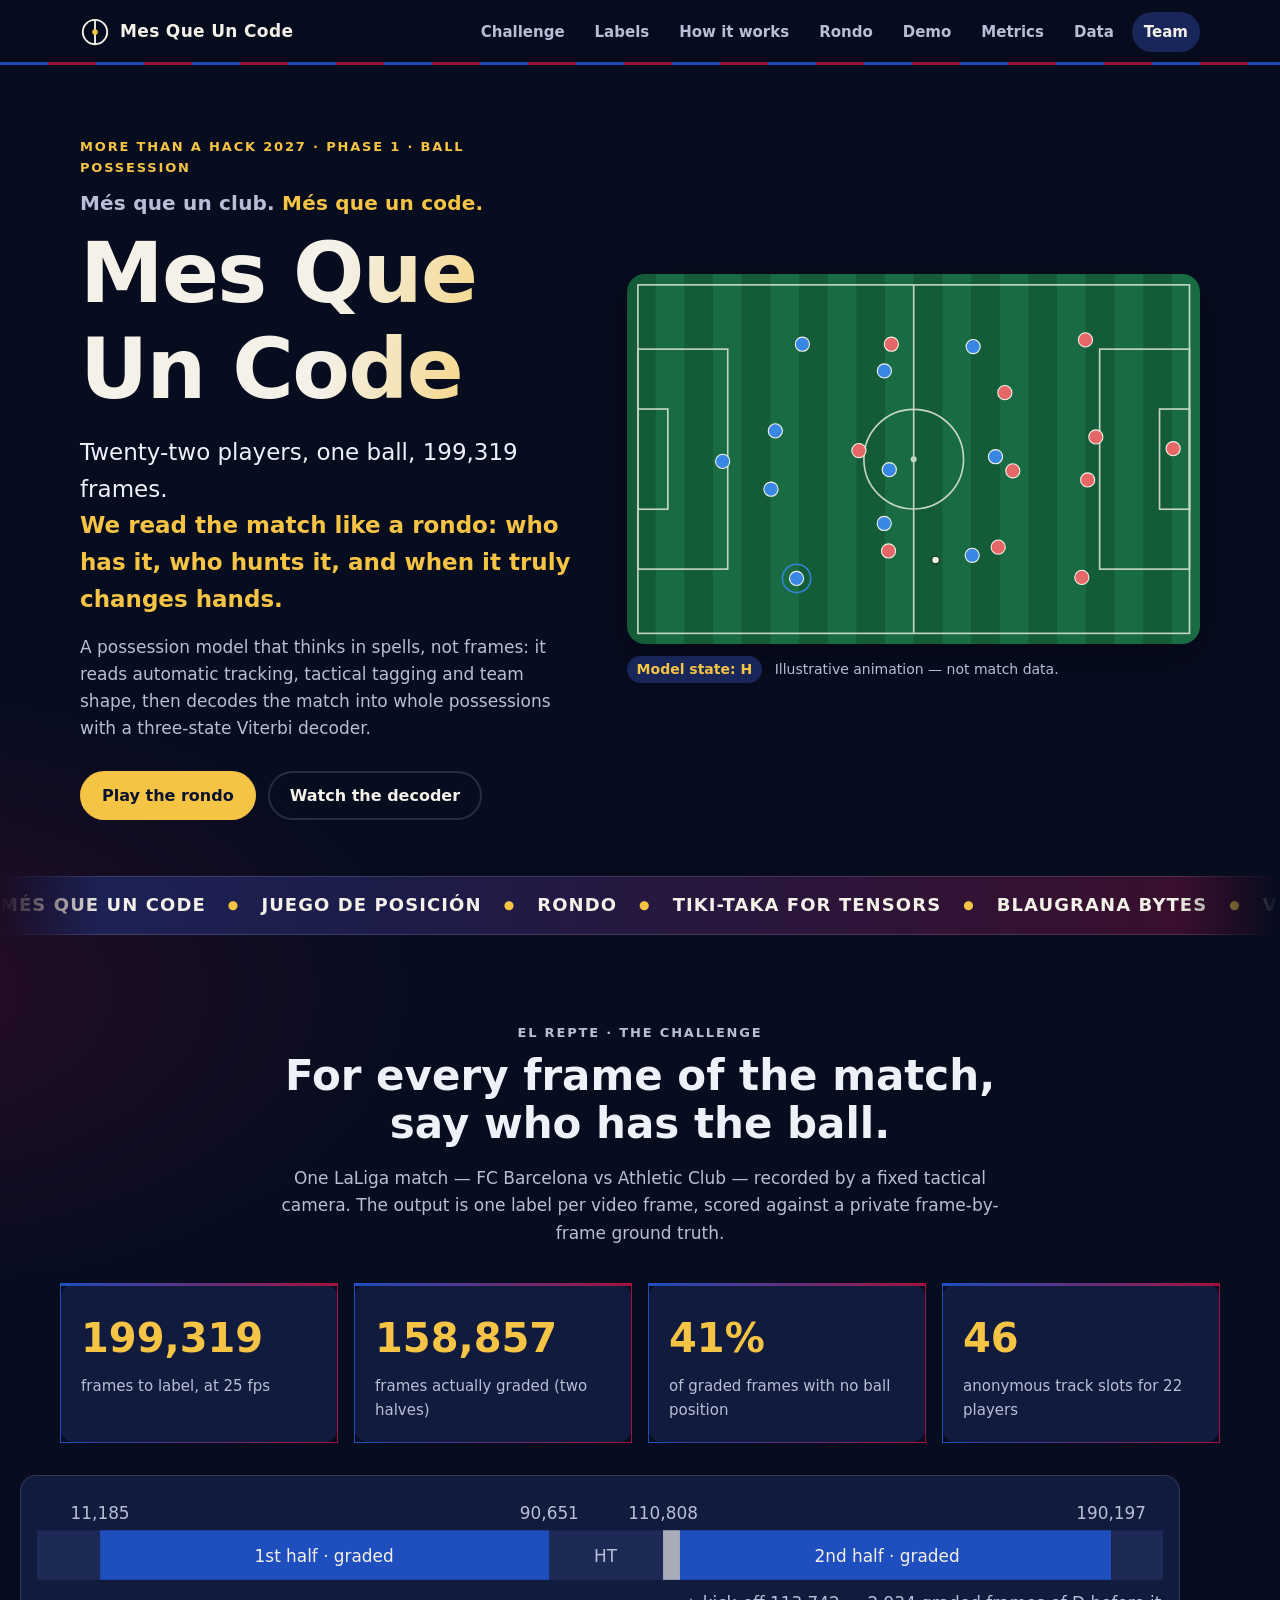
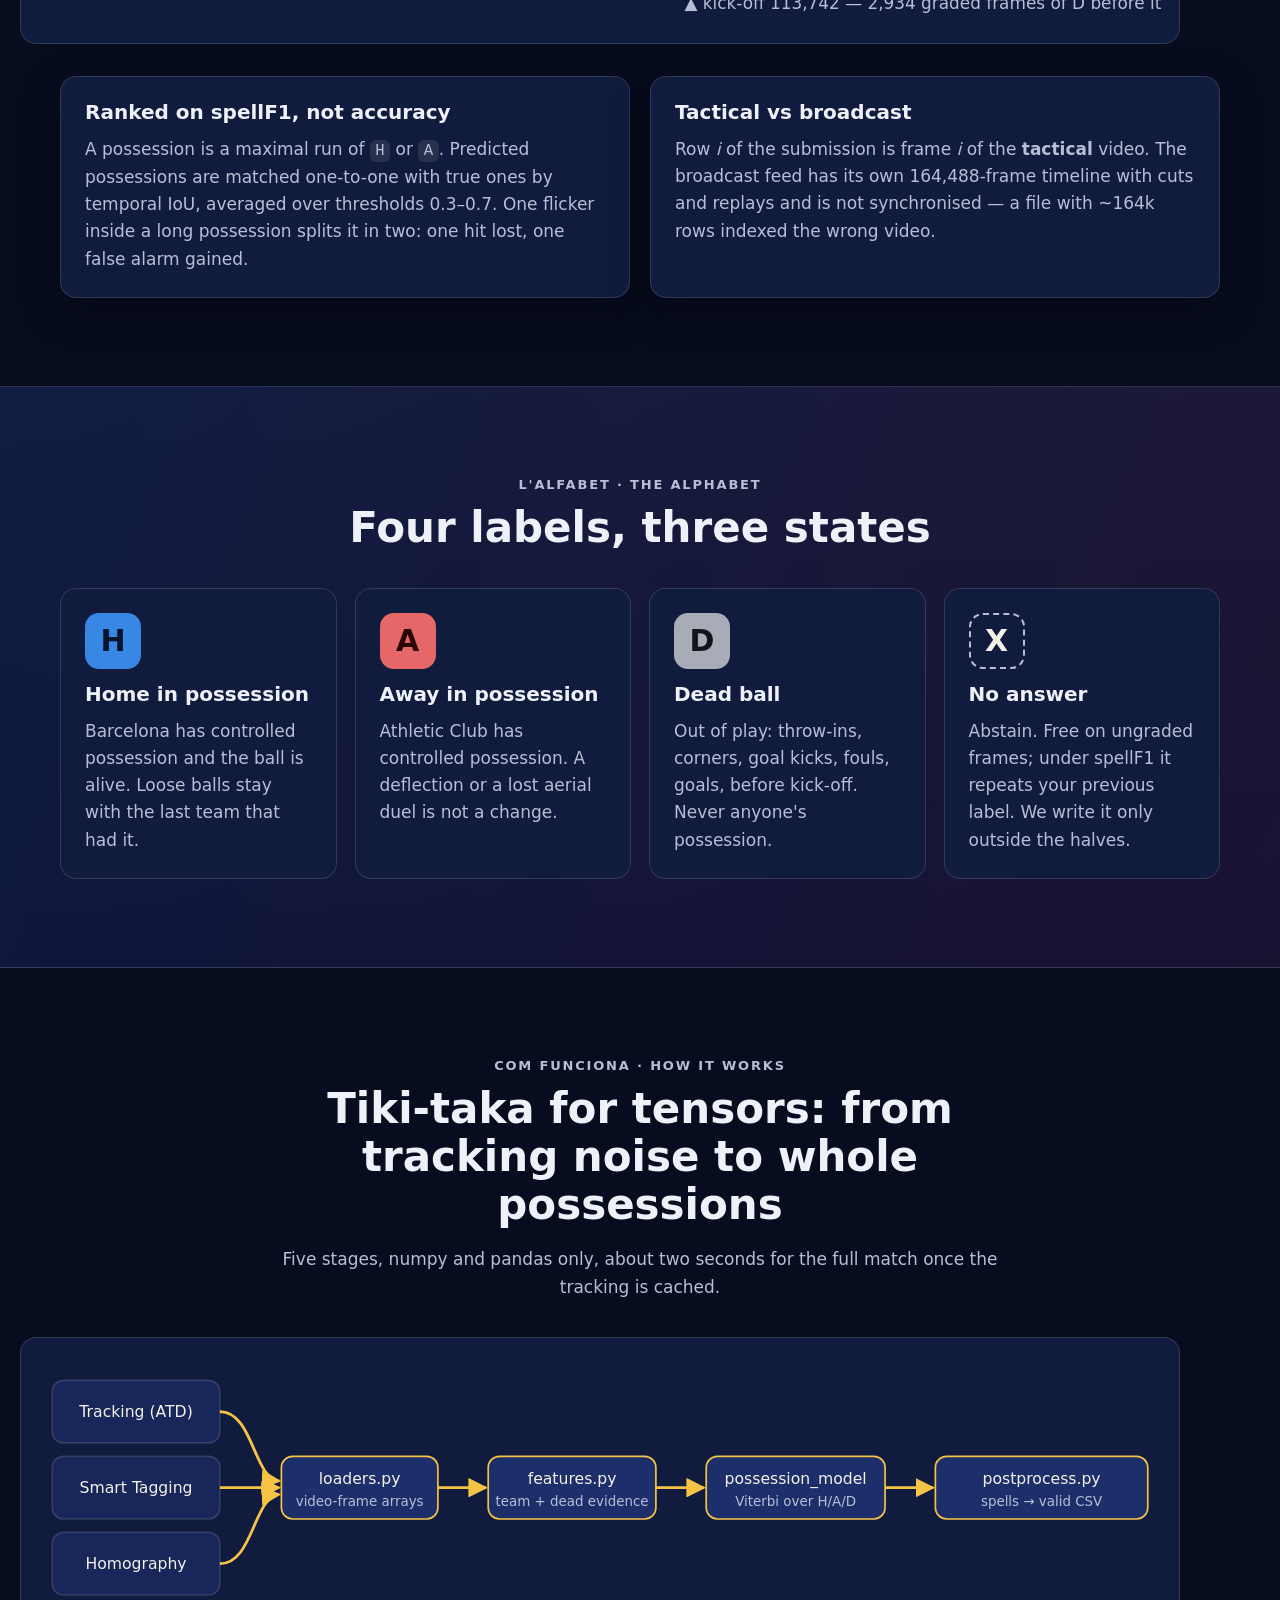
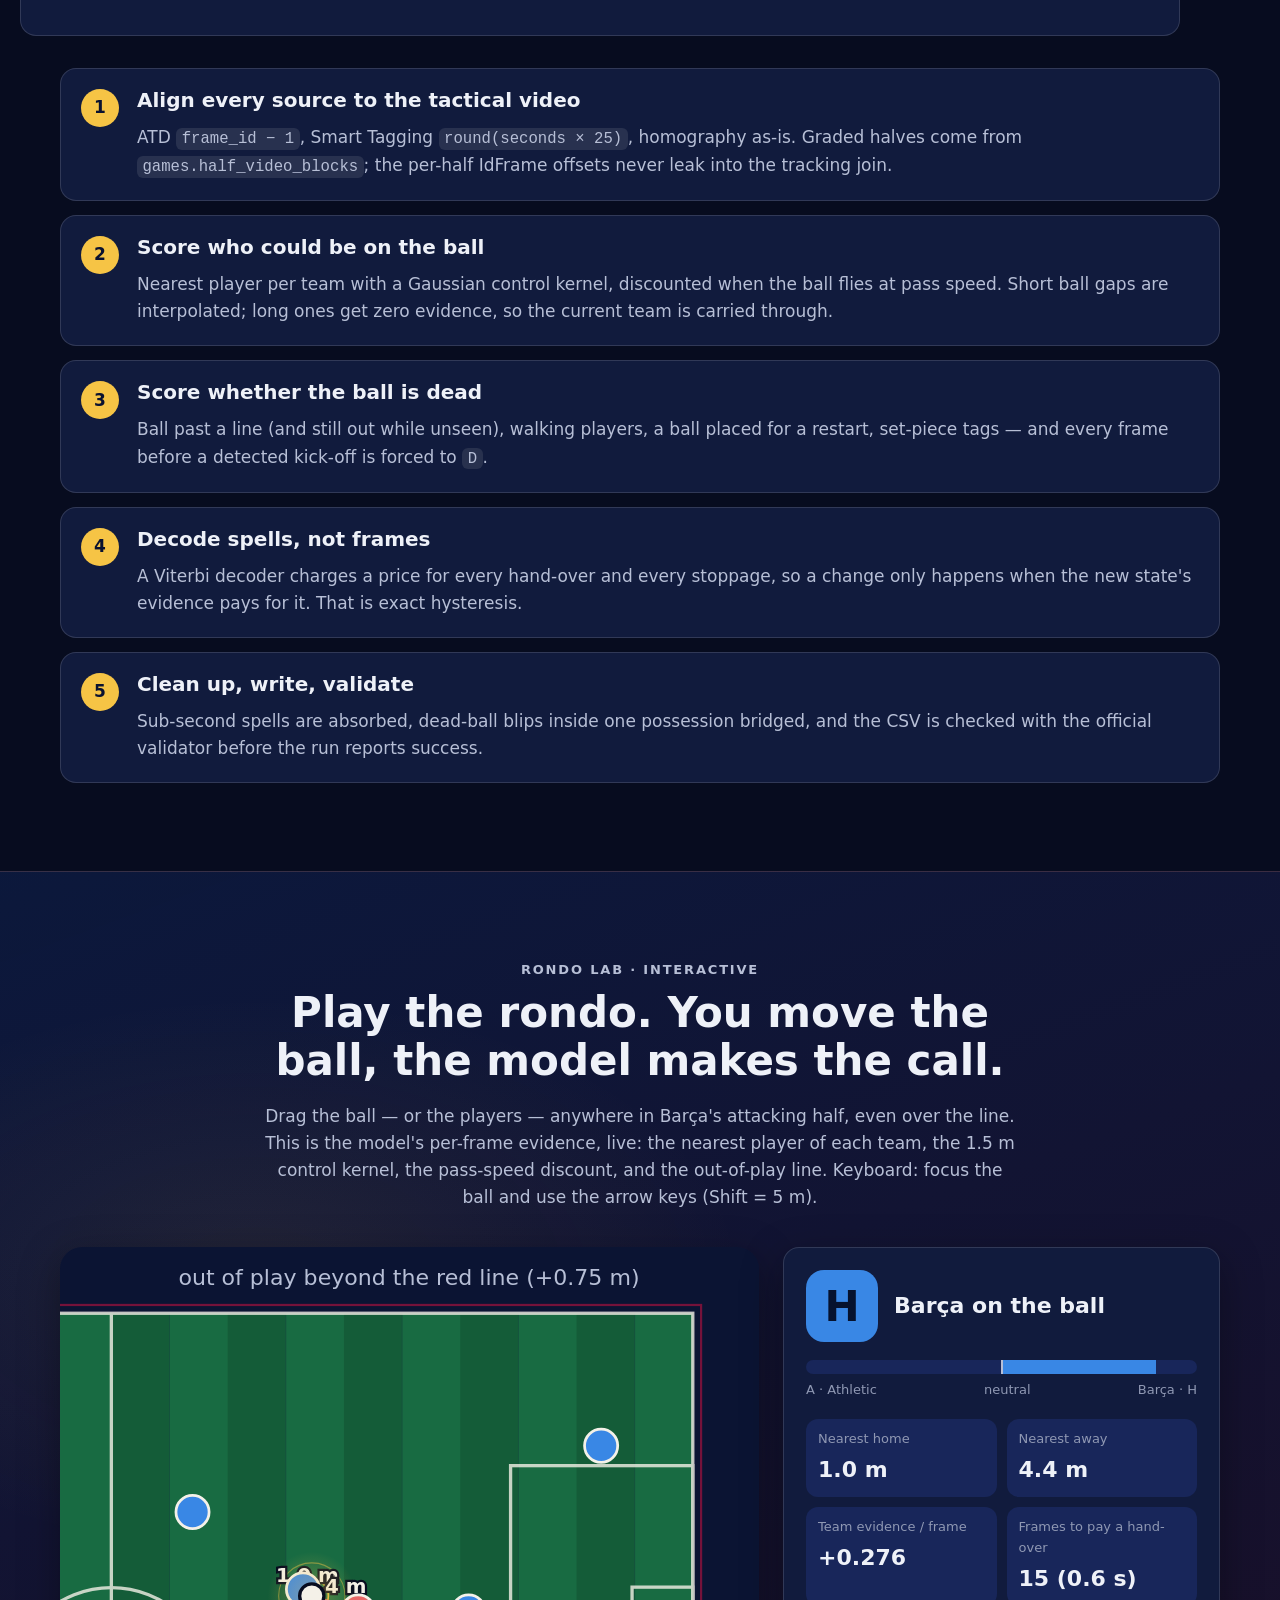
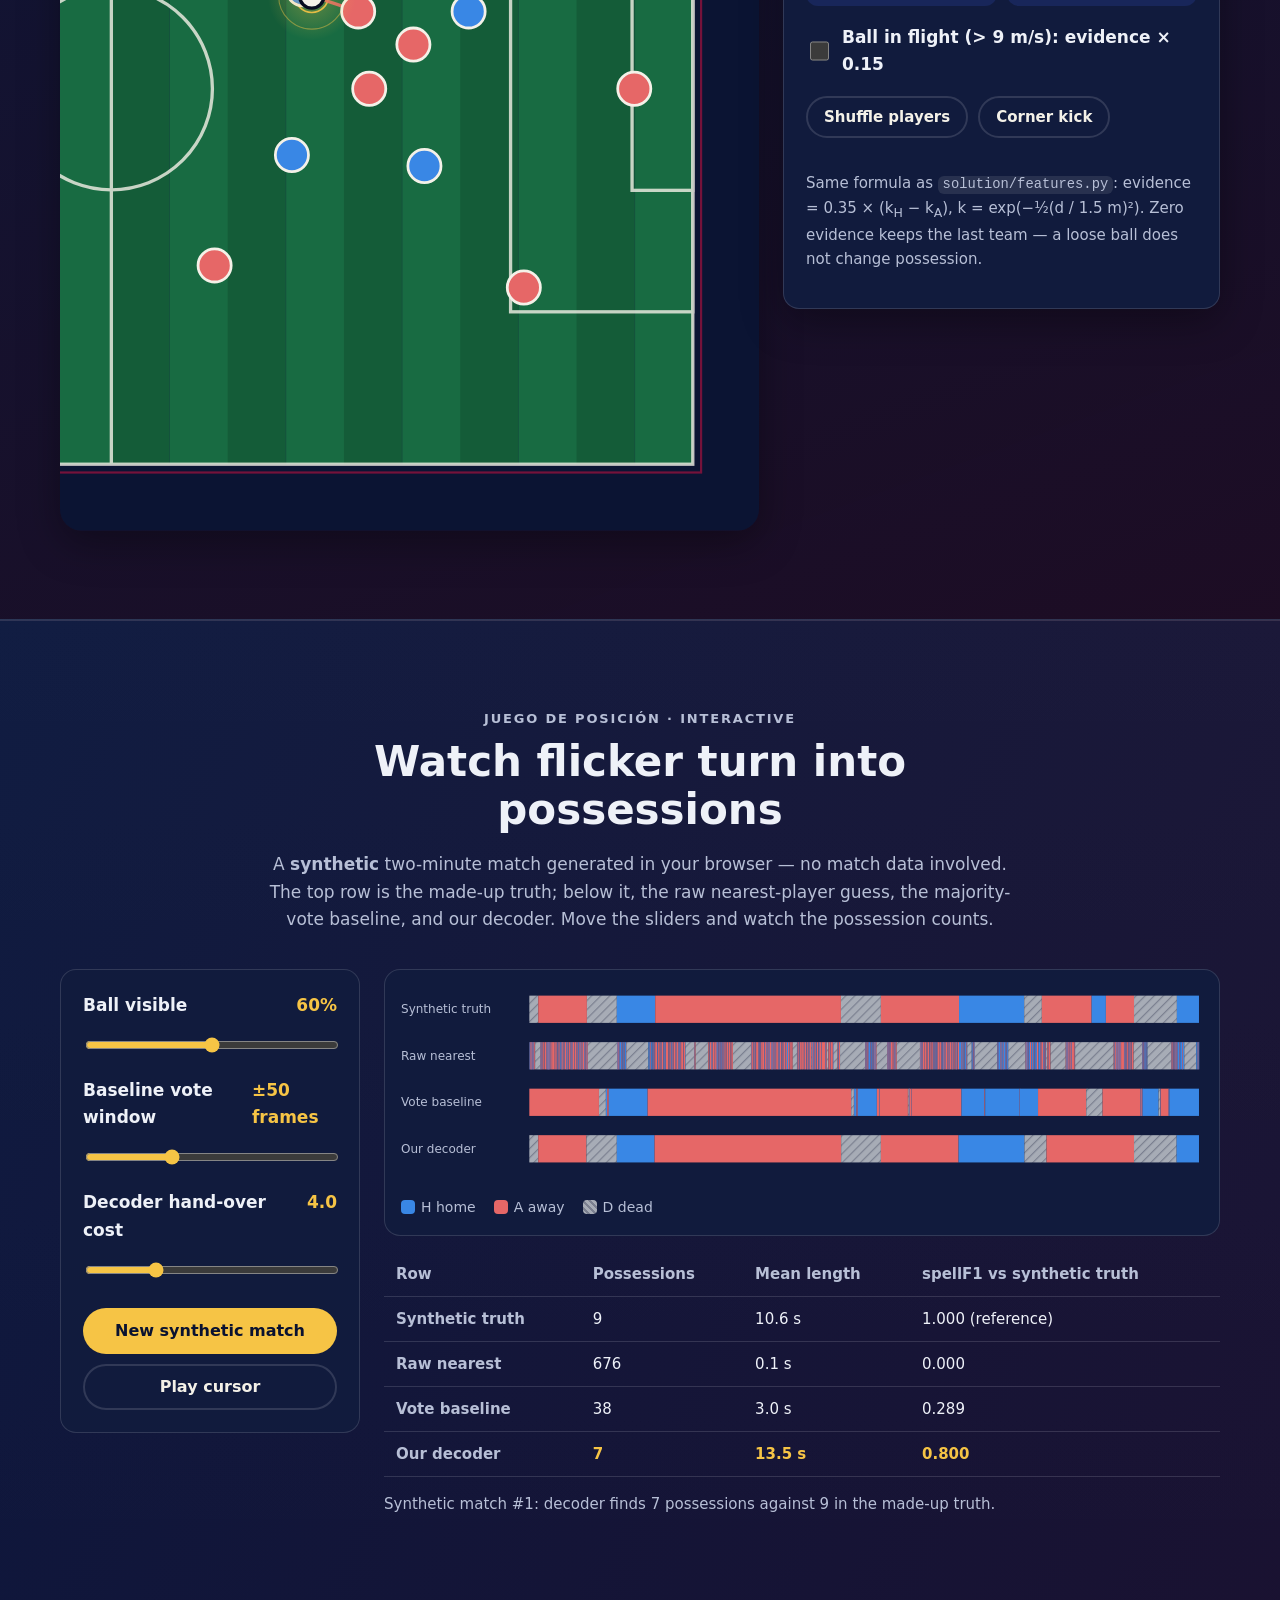
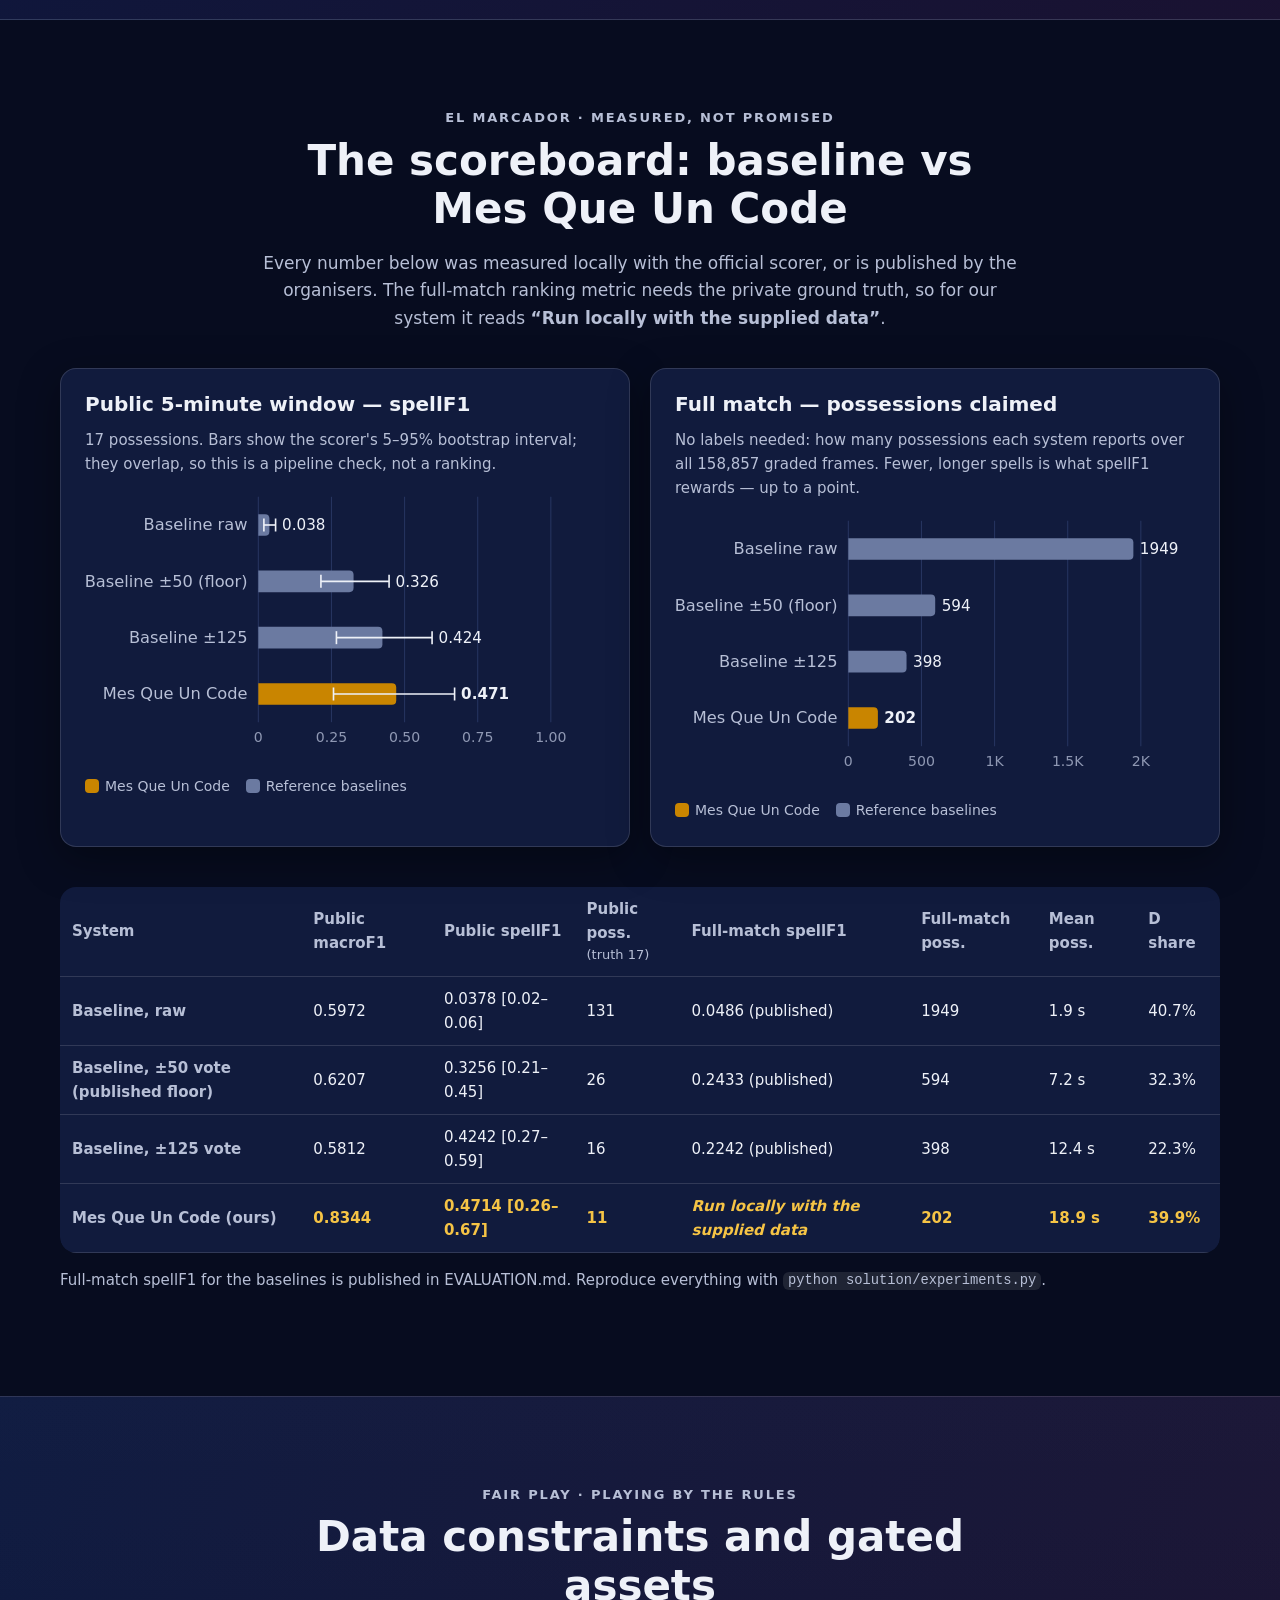
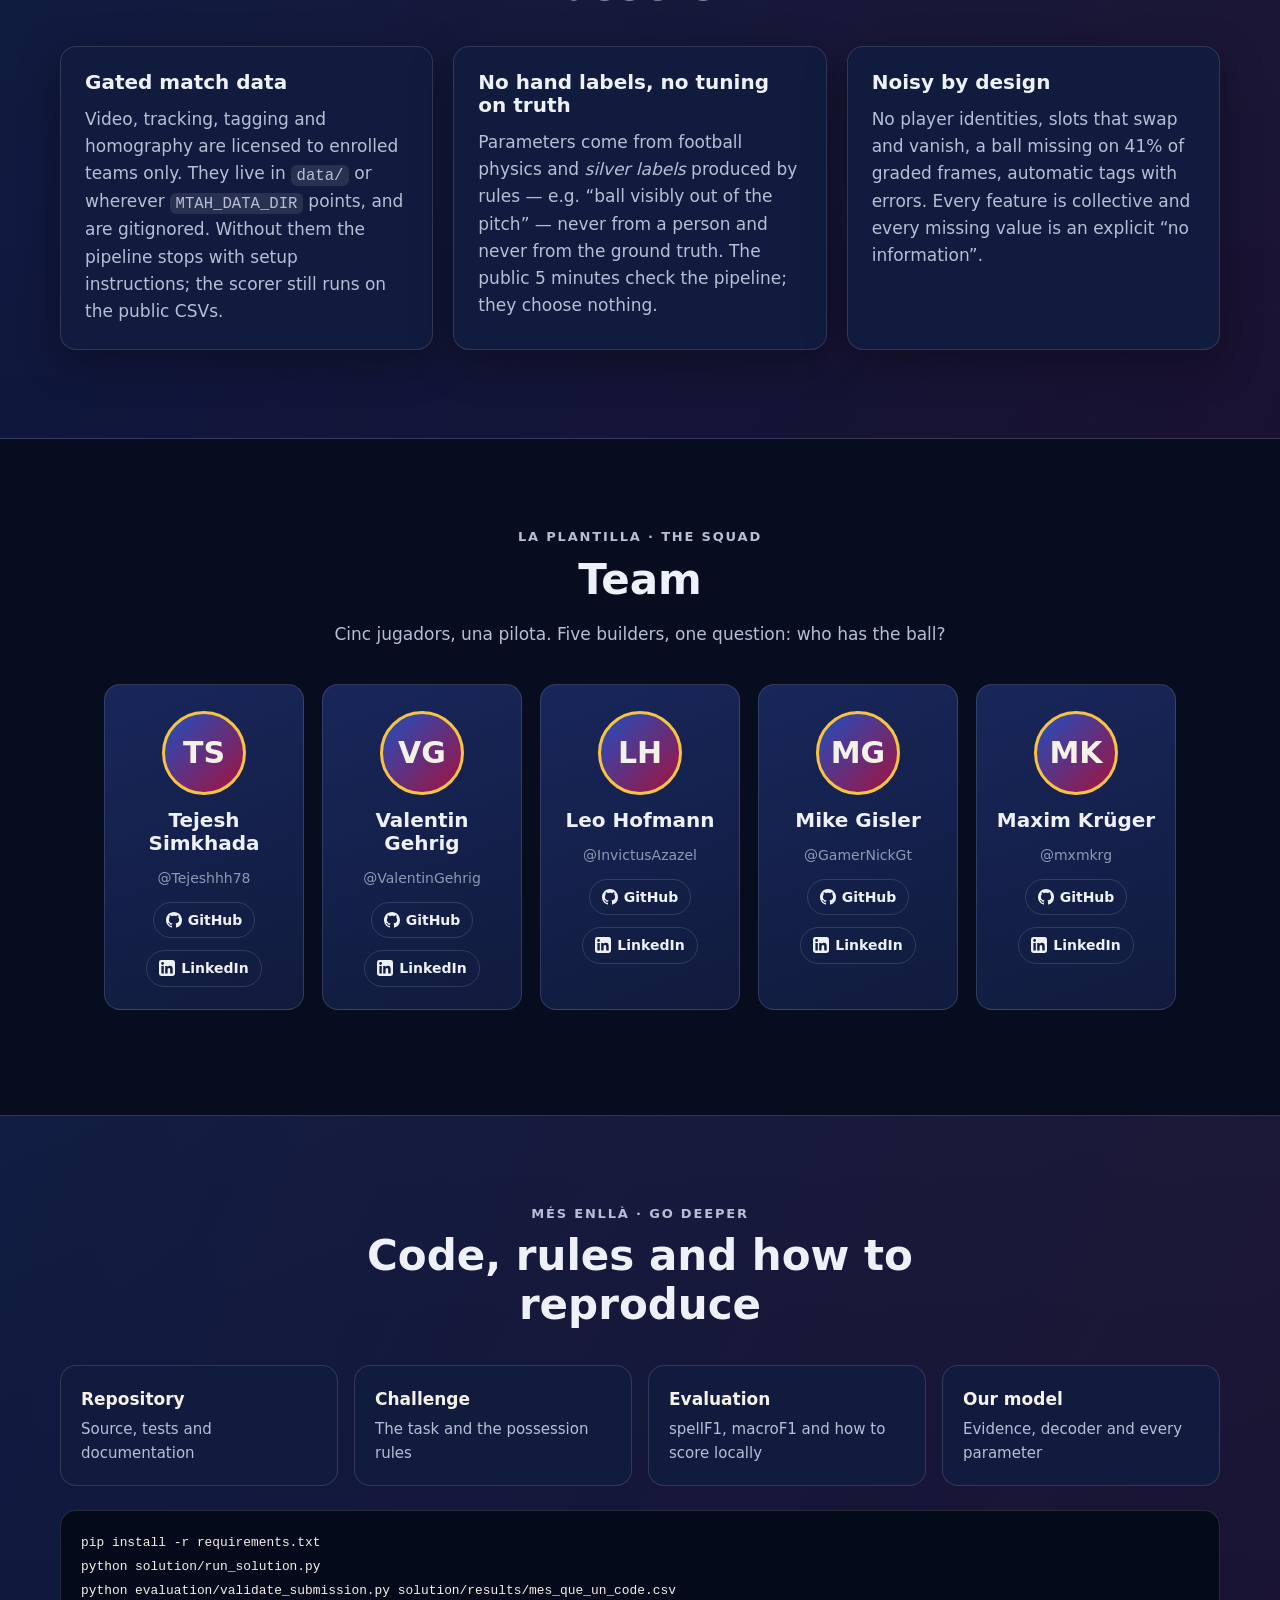
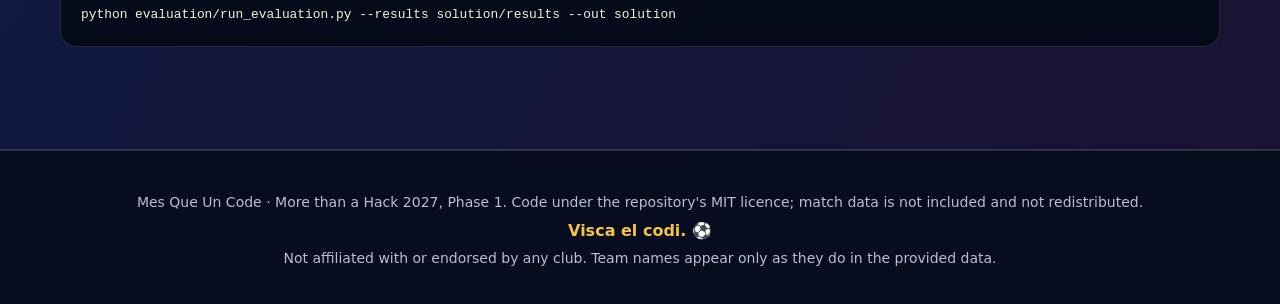
==== commit 01e9bd88: "Retheme website for the event and add the Rondo lab - Night-match Barcelona theme: navy base, blaugr" ====
--- a/website/index.html
+++ b/website/index.html
@@ -5,7 +5,7 @@
   <meta name="viewport" content="width=device-width, initial-scale=1">
   <title>Mes Que Un Code</title>
   <meta name="description" content="Mes Que Un Code: frame-by-frame ball possession from automatic tracking, for More than a Hack 2027 — Phase 1.">
-  <meta name="theme-color" content="#0b2a1c">
+  <meta name="theme-color" content="#070c1f">
   <link rel="icon" href="data:image/svg+xml,%3Csvg xmlns='http://www.w3.org/2000/svg' viewBox='0 0 32 32'%3E%3Crect width='32' height='32' rx='6' fill='%230f3b27'/%3E%3Ccircle cx='16' cy='16' r='7' fill='none' stroke='%23f4f1e8' stroke-width='2'/%3E%3Ccircle cx='16' cy='16' r='2.5' fill='%23f2c14e'/%3E%3C/svg%3E">
   <link rel="stylesheet" href="styles.css">
 </head>
@@ -30,6 +30,7 @@
         <li><a href="#challenge">Challenge</a></li>
         <li><a href="#labels">Labels</a></li>
         <li><a href="#how">How it works</a></li>
+        <li><a href="#rondo">Rondo</a></li>
         <li><a href="#demo">Demo</a></li>
         <li><a href="#metrics">Metrics</a></li>
         <li><a href="#data">Data</a></li>
@@ -43,21 +44,22 @@
     <section class="hero" id="top" aria-labelledby="hero-title">
       <div class="hero-copy">
         <p class="eyebrow">More than a Hack 2027 · Phase 1 · Ball Possession</p>
+        <p class="motto"><span>Més que un club.</span> <span class="motto-gold">Més que un code.</span></p>
         <h1 id="hero-title">Mes Que Un Code</h1>
         <p class="tagline">Twenty-two players, one ball, 199,319 frames.<br>
-          <strong>We read the geometry to find who is really in control.</strong></p>
+          <strong>We read the match like a rondo: who has it, who hunts it, and when it truly changes hands.</strong></p>
         <p class="lede">A possession model that thinks in spells, not frames: it reads automatic tracking,
           tactical tagging and team shape, then decodes the match into whole possessions with a
           three-state Viterbi decoder.</p>
         <div class="hero-actions">
-          <a class="button primary" href="#demo">Try the live demo</a>
-          <a class="button ghost" href="https://github.com/Tejeshhh78/MesQueUnCode">View the code</a>
+          <a class="button primary" href="#rondo">Play the rondo</a>
+          <a class="button ghost" href="#demo">Watch the decoder</a>
         </div>
       </div>
       <figure class="hero-pitch">
         <svg id="hero-svg" viewBox="0 0 1053 680" role="img" aria-labelledby="hero-svg-title hero-svg-desc">
           <title id="hero-svg-title">Animated tactical board</title>
-          <desc id="hero-svg-desc">A football pitch seen from above. Home players in white and away players in gold move around; a halo marks the team our model believes has the ball.</desc>
+          <desc id="hero-svg-desc">A football pitch seen from above. Home players in blue and away players in red move around; a halo marks the team our model believes has the ball.</desc>
           <defs>
             <pattern id="stripes" width="105.3" height="680" patternUnits="userSpaceOnUse">
               <rect width="52.65" height="680" fill="var(--pitch-a)"/>
@@ -86,10 +88,14 @@
       </figure>
     </section>
 
+    <div class="ticker" aria-hidden="true">
+      <ul class="ticker-track"><li>Més que un code</li><li class="dot">●</li><li>Juego de posición</li><li class="dot">●</li><li>Rondo</li><li class="dot">●</li><li>Tiki-taka for tensors</li><li class="dot">●</li><li>Blaugrana bytes</li><li class="dot">●</li><li>Visca el codi</li><li class="dot">●</li><li>Pass. Move. Decode.</li><li class="dot">●</li><li>La Masia of models</li><li class="dot">●</li><li>Possession is nine-tenths of spellF1</li><li class="dot">●</li><li>Força Barça</li><li class="dot">●</li><li>Més que un code</li><li class="dot">●</li><li>Juego de posición</li><li class="dot">●</li><li>Rondo</li><li class="dot">●</li><li>Tiki-taka for tensors</li><li class="dot">●</li><li>Blaugrana bytes</li><li class="dot">●</li><li>Visca el codi</li><li class="dot">●</li><li>Pass. Move. Decode.</li><li class="dot">●</li><li>La Masia of models</li><li class="dot">●</li><li>Possession is nine-tenths of spellF1</li><li class="dot">●</li><li>Força Barça</li><li class="dot">●</li></ul>
+    </div>
+
     <!-- Challenge ------------------------------------------------------------------------------->
     <section class="section" id="challenge" aria-labelledby="challenge-title">
       <div class="section-head">
-        <p class="eyebrow">The challenge</p>
+        <p class="eyebrow">El repte · The challenge</p>
         <h2 id="challenge-title">For every frame of the match, say who has the ball.</h2>
         <p>One LaLiga match — FC Barcelona vs Athletic Club — recorded by a fixed tactical camera.
           The output is one label per video frame, scored against a private frame-by-frame ground truth.</p>
@@ -108,9 +114,9 @@
           <desc id="strip-desc">Frames 0 to 11,184 before kick-off, ungraded. First half from 11,185 to 90,651, graded. Halftime 90,652 to 110,807, ungraded. Second half 110,808 to 190,197, graded, with the kick-off at 113,742. After the final whistle, ungraded.</desc>
           <g font-size="15" font-family="inherit">
             <rect x="0" y="34" width="56" height="44" fill="var(--muted-bg)"/>
-            <rect x="56" y="34" width="399" height="44" fill="var(--pitch-b)"/>
+            <rect x="56" y="34" width="399" height="44" fill="var(--blau)"/>
             <rect x="455" y="34" width="101" height="44" fill="var(--muted-bg)"/>
-            <rect x="556" y="34" width="398" height="44" fill="var(--pitch-b)"/>
+            <rect x="556" y="34" width="398" height="44" fill="var(--blau)"/>
             <rect x="556" y="34" width="15" height="44" fill="var(--dead)"/>
             <rect x="954" y="34" width="46" height="44" fill="var(--muted-bg)"/>
             <text x="255" y="62" text-anchor="middle" fill="var(--chalk)">1st half · graded</text>
@@ -144,7 +150,7 @@
     <!-- Labels ---------------------------------------------------------------------------------->
     <section class="section alt" id="labels" aria-labelledby="labels-title">
       <div class="section-head">
-        <p class="eyebrow">The alphabet</p>
+        <p class="eyebrow">L'alfabet · The alphabet</p>
         <h2 id="labels-title">Four labels, three states</h2>
       </div>
       <div class="label-grid">
@@ -174,8 +180,8 @@
     <!-- How it works ---------------------------------------------------------------------------->
     <section class="section" id="how" aria-labelledby="how-title">
       <div class="section-head">
-        <p class="eyebrow">How it works</p>
-        <h2 id="how-title">From tracking noise to whole possessions</h2>
+        <p class="eyebrow">Com funciona · How it works</p>
+        <h2 id="how-title">Tiki-taka for tensors: from tracking noise to whole possessions</h2>
         <p>Five stages, numpy and pandas only, about two seconds for the full match once the tracking is cached.</p>
       </div>
 
@@ -232,10 +238,85 @@
       </ol>
     </section>
 
+    <!-- Rondo lab ---------------------------------------------------------------------------->
+    <section class="section rondo-section" id="rondo" aria-labelledby="rondo-title">
+      <div class="section-head">
+        <p class="eyebrow">Rondo lab · Interactive</p>
+        <h2 id="rondo-title">Play the rondo. You move the ball, the model makes the call.</h2>
+        <p>Drag the ball — or the players — anywhere in Barça's attacking half, even over the line. This is the model's
+          per-frame evidence, live: the nearest player of each team, the 1.5 m control kernel,
+          the pass-speed discount, and the out-of-play line. Keyboard: focus the ball and use the
+          arrow keys (Shift = 5 m).</p>
+      </div>
+
+      <div class="rondo">
+        <figure class="rondo-pitch">
+          <svg id="rondo-svg" viewBox="540 0 633 800" role="group" aria-labelledby="rondo-svg-title">
+            <title id="rondo-svg-title">Interactive pitch: move the ball and players to see who the model thinks has possession</title>
+            <defs>
+              <pattern id="rondo-stripes" width="105.3" height="680" patternUnits="userSpaceOnUse" patternTransform="translate(60 60)">
+                <rect width="52.65" height="680" fill="var(--pitch-a)"/>
+                <rect x="52.65" width="52.65" height="680" fill="var(--pitch-b)"/>
+              </pattern>
+              <radialGradient id="kernel-glow">
+                <stop offset="0" stop-color="var(--gold)" stop-opacity="0.35"/>
+                <stop offset="1" stop-color="var(--gold)" stop-opacity="0"/>
+              </radialGradient>
+            </defs>
+            <rect x="540" y="0" width="633" height="800" fill="#0b1433"/>
+            <rect x="60" y="60" width="1053" height="680" fill="url(#rondo-stripes)"/>
+            <g fill="none" stroke="var(--chalk)" stroke-width="3" opacity="0.8" pointer-events="none">
+              <rect x="60" y="60" width="1053" height="680"/>
+              <line x1="586.5" y1="60" x2="586.5" y2="740"/>
+              <circle cx="586.5" cy="400" r="91.5"/>
+              <rect x="60" y="198" width="165" height="404"/>
+              <rect x="948" y="198" width="165" height="404"/>
+              <rect x="60" y="308" width="55" height="184"/>
+              <rect x="1058" y="308" width="55" height="184"/>
+            </g>
+            <rect x="52.5" y="52.5" width="1068" height="695" fill="none" stroke="var(--grana)" stroke-width="2" opacity="0.7" pointer-events="none"/>
+            <text x="856" y="34" text-anchor="middle" fill="var(--ink-soft)" font-size="20">out of play beyond the red line (+0.75 m)</text>
+            <g id="rondo-overlay" pointer-events="none"></g>
+            <g id="rondo-players"></g>
+            <g id="rondo-ball-g" tabindex="0" role="button" aria-label="Ball, use arrow keys to move">
+              <circle id="rondo-ball-glow" r="40" fill="url(#kernel-glow)"/>
+              <circle id="rondo-ball" r="11" fill="var(--chalk)" stroke="#070c1f" stroke-width="3"/>
+            </g>
+          </svg>
+        </figure>
+
+        <div class="rondo-panel">
+          <div class="verdict" aria-live="polite">
+            <span class="verdict-letter" id="rondo-letter">H</span>
+            <span class="verdict-text" id="rondo-text">Home in control</span>
+          </div>
+
+          <div class="meter" aria-hidden="true">
+            <div class="meter-track"><div class="meter-fill" id="rondo-meter"></div><div class="meter-mid"></div></div>
+            <div class="meter-labels"><span>A · Athletic</span><span>neutral</span><span>Barça · H</span></div>
+          </div>
+
+          <dl class="rondo-stats">
+            <div><dt>Nearest home</dt><dd id="rondo-dh">–</dd></div>
+            <div><dt>Nearest away</dt><dd id="rondo-da">–</dd></div>
+            <div><dt>Team evidence / frame</dt><dd id="rondo-ev">–</dd></div>
+            <div><dt>Frames to pay a hand-over</dt><dd id="rondo-frames">–</dd></div>
+          </dl>
+
+          <label class="switch"><input type="checkbox" id="rondo-flight"> Ball in flight (&gt; 9 m/s): evidence × 0.15</label>
+          <div class="rondo-buttons">
+            <button type="button" class="button ghost" id="rondo-shuffle">Shuffle players</button>
+            <button type="button" class="button ghost" id="rondo-corner">Corner kick</button>
+          </div>
+          <p class="note">Same formula as <code>solution/features.py</code>: evidence = 0.35 × (k<sub>H</sub> − k<sub>A</sub>), k = exp(−½(d / 1.5 m)²). Zero evidence keeps the last team — a loose ball does not change possession.</p>
+        </div>
+      </div>
+    </section>
+
     <!-- Demo ------------------------------------------------------------------------------------>
     <section class="section alt" id="demo" aria-labelledby="demo-title">
       <div class="section-head">
-        <p class="eyebrow">Interactive</p>
+        <p class="eyebrow">Juego de posición · Interactive</p>
         <h2 id="demo-title">Watch flicker turn into possessions</h2>
         <p>A <strong>synthetic</strong> two-minute match generated in your browser — no match data involved.
           The top row is the made-up truth; below it, the raw nearest-player guess, the majority-vote
@@ -264,6 +345,12 @@
             <svg id="timeline-svg" viewBox="0 0 1000 250" role="img" aria-labelledby="tl-title tl-desc">
               <title id="tl-title">Possession timelines for a synthetic match</title>
               <desc id="tl-desc">Four horizontal bars over the same two minutes: truth, raw nearest player, majority vote baseline and the Viterbi decoder. Colour encodes the label for each frame.</desc>
+              <defs>
+                <pattern id="dead-hatch" width="8" height="8" patternUnits="userSpaceOnUse" patternTransform="rotate(45)">
+                  <rect width="8" height="8" fill="var(--dead)"/>
+                  <line x1="0" y1="0" x2="0" y2="8" stroke="#7b8090" stroke-width="3"/>
+                </pattern>
+              </defs>
               <g id="timeline-rows"></g>
             </svg>
             <figcaption class="legend">
@@ -285,8 +372,8 @@
     <!-- Metrics --------------------------------------------------------------------------------->
     <section class="section" id="metrics" aria-labelledby="metrics-title">
       <div class="section-head">
-        <p class="eyebrow">Measured, not promised</p>
-        <h2 id="metrics-title">Baseline vs our approach</h2>
+        <p class="eyebrow">El marcador · Measured, not promised</p>
+        <h2 id="metrics-title">The scoreboard: baseline vs Mes Que Un Code</h2>
         <p>Every number below was measured locally with the official scorer, or is published by the
           organisers. The full-match ranking metric needs the private ground truth, so for our system it reads
           <strong>“Run locally with the supplied data”</strong>.</p>
@@ -333,7 +420,7 @@
     <!-- Data constraints ------------------------------------------------------------------------>
     <section class="section alt" id="data" aria-labelledby="data-title">
       <div class="section-head">
-        <p class="eyebrow">Playing by the rules</p>
+        <p class="eyebrow">Fair play · Playing by the rules</p>
         <h2 id="data-title">Data constraints and gated assets</h2>
       </div>
       <div class="three-col">
@@ -361,9 +448,9 @@
     <!-- Team ------------------------------------------------------------------------------------>
     <section class="section" id="team" aria-labelledby="team-title">
       <div class="section-head">
-        <p class="eyebrow">The squad</p>
+        <p class="eyebrow">La plantilla · The squad</p>
         <h2 id="team-title">Team</h2>
-        <p>Edit <code>website/team.js</code> to replace the placeholders.</p>
+        <p>Cinc jugadors, una pilota. Five builders, one question: who has the ball?</p>
       </div>
       <ul class="team-grid" id="team-grid"></ul>
     </section>
@@ -371,7 +458,7 @@
     <!-- Links ----------------------------------------------------------------------------------->
     <section class="section alt" id="links" aria-labelledby="links-title">
       <div class="section-head">
-        <p class="eyebrow">Go deeper</p>
+        <p class="eyebrow">Més enllà · Go deeper</p>
         <h2 id="links-title">Code, rules and how to reproduce</h2>
       </div>
       <ul class="link-grid">
@@ -389,6 +476,7 @@
 
   <footer class="site-footer">
     <p>Mes Que Un Code · More than a Hack 2027, Phase 1. Code under the repository's MIT licence; match data is not included and not redistributed.</p>
+    <p class="footer-motto">Visca el codi. ⚽</p>
     <p>Not affiliated with or endorsed by any club. Team names appear only as they do in the provided data.</p>
   </footer>
 
--- a/website/styles.css
+++ b/website/styles.css
@@ -1,23 +1,34 @@
-/* Mes Que Un Code -- night-match tactical board. Colours are tokens; everything else reads them. */
+/* Mes Que Un Code -- a night match in Barcelona: navy sky, blaugrana accents, a gold senyera
+ * highlight, a green pitch for the tactical board. Colours are tokens; everything else reads them.
+ *
+ * Data colours (H / A / D, chart highlight) were checked with the dataviz skill's validator on the
+ * chart surface (#111b3d): H #3987e5 vs A #e66767 vs D #a7acb6 clear the colour-blind and normal-
+ * vision floors for all pairs. D is a deliberate neutral -- "nobody's ball" -- so it is lighter
+ * and greyer than the team hues, and it also carries a hatch pattern as a second cue.
+ */
 :root {
-  --bg: #071a12;
-  --bg-alt: #0b2419;
-  --surface: #0f3022;
-  --surface-2: #143b2a;
+  --bg: #070c1f;
+  --bg-alt: #0a1230;
+  --surface: #111b3d;
+  --surface-2: #18265a;
   --pitch-a: #145c38;
   --pitch-b: #186b42;
   --chalk: #f4f1e8;
-  --ink: #eef3ee;
-  --ink-soft: #b9cbbf;
-  --gold: #f2c14e;
-  --home: #f4f1e8;
-  --away: #f2c14e;
-  --home-fill: #e8eef7;
-  --away-fill: #f2c14e;
-  --dead: #8a96a3;
-  --muted-bg: #29453a;
+  --ink: #eef1f8;
+  --ink-soft: #b7bfd6;
+  --ink-muted: #8f98b3;
+  --gold: #f6c445;
+  --blau: #1f4fbf;
+  --grana: #a3123e;
+  --home-fill: #3987e5;
+  --away-fill: #e66767;
+  --dead: #a7acb6;
+  --chart-ours: #c98500;
+  --chart-base: #6b7aa1;
+  --grid: #26345f;
+  --muted-bg: #1d2a55;
   --focus: #7fd1ff;
-  --line: rgba(244, 241, 232, 0.16);
+  --line: rgba(238, 241, 248, 0.14);
   --radius: 16px;
   --shadow: 0 12px 40px rgba(0, 0, 0, 0.35);
   --font: "Inter", system-ui, -apple-system, "Segoe UI", Roboto, sans-serif;
@@ -55,14 +66,14 @@
 
 .skip-link {
   position: absolute; left: 16px; top: -60px; z-index: 100;
-  background: var(--gold); color: #10200f; padding: 10px 16px; border-radius: 10px; font-weight: 700;
+  background: var(--gold); color: #0a1230; padding: 10px 16px; border-radius: 10px; font-weight: 700;
 }
 .skip-link:focus { top: 12px; }
 
 /* -- header ------------------------------------------------------------------------------------ */
 .site-header {
   position: sticky; top: 0; z-index: 50;
-  background: rgba(7, 26, 18, 0.88);
+  background: rgba(7, 12, 31, 0.88);
   backdrop-filter: blur(10px);
   border-bottom: 1px solid var(--line);
 }
@@ -104,7 +115,7 @@
 .section.alt {
   background:
     linear-gradient(180deg, rgba(255,255,255,0.02), rgba(255,255,255,0)),
-    repeating-linear-gradient(90deg, var(--bg-alt) 0 120px, #0d281c 120px 240px);
+    linear-gradient(115deg, rgba(31, 79, 191, 0.10), rgba(163, 18, 62, 0.10)), var(--bg-alt);
   border-top: 1px solid var(--line); border-bottom: 1px solid var(--line);
 }
 .section-head { margin-bottom: 36px; max-width: 760px; margin-left: auto; margin-right: auto; text-align: center; }
@@ -125,8 +136,8 @@
   transition: transform 0.15s ease, background 0.15s ease;
 }
 .button:hover { transform: translateY(-1px); }
-.button.primary { background: var(--gold); color: #10200f; }
-.button.primary:hover { background: #ffd77f; color: #10200f; }
+.button.primary { background: var(--gold); color: #0a1230; }
+.button.primary:hover { background: #ffd77f; color: #0a1230; }
 .button.ghost { background: transparent; color: var(--chalk); border-color: var(--line); }
 .button.ghost:hover { border-color: var(--chalk); color: var(--chalk); }
 
@@ -182,8 +193,8 @@
   display: inline-grid; place-items: center; width: 56px; height: 56px; border-radius: 14px;
   font-family: var(--font-display); font-weight: 900; font-size: 30px; margin-bottom: 14px;
 }
-.label-h .label-letter { background: var(--home-fill); color: #0b2a1c; }
-.label-a .label-letter { background: var(--away-fill); color: #2a1d00; }
+.label-h .label-letter { background: var(--home-fill); color: #06122e; }
+.label-a .label-letter { background: var(--away-fill); color: #2a0608; }
 .label-d .label-letter { background: var(--dead); color: #10151a; }
 .label-x .label-letter { background: transparent; color: var(--chalk); border: 2px dashed var(--ink-soft); }
 
@@ -191,7 +202,7 @@
 .pipeline { margin: 0 0 32px; padding: 20px; background: var(--surface); border-radius: var(--radius); border: 1px solid var(--line); overflow-x: auto; }
 .pipeline svg { min-width: 640px; }
 .pipe-node rect { fill: var(--surface-2); stroke: var(--line); stroke-width: 1.5; }
-.pipe-node.strong rect { fill: #1b4a35; stroke: var(--gold); }
+.pipe-node.strong rect { fill: #1c2f6b; stroke: var(--gold); }
 .pipe-node .small { font-size: 12px; fill: var(--ink-soft); }
 .steps { list-style: none; counter-reset: step; padding: 0; margin: 0 auto; display: grid; gap: 14px; }
 .steps li {
@@ -201,7 +212,7 @@
 .steps li::before {
   content: counter(step); position: absolute; left: 20px; top: 20px;
   width: 38px; height: 38px; border-radius: 50%; display: grid; place-items: center;
-  background: var(--gold); color: #10200f; font-weight: 800; font-family: var(--font-display);
+  background: var(--gold); color: #0a1230; font-weight: 800; font-family: var(--font-display);
 }
 .steps p { margin: 0; color: var(--ink-soft); }
 
@@ -222,7 +233,7 @@
 .swatch { display: inline-block; width: 14px; height: 14px; border-radius: 4px; margin-right: 6px; vertical-align: -2px; }
 .sw-h { background: var(--home-fill); }
 .sw-a { background: var(--away-fill); }
-.sw-d { background: var(--dead); }
+.sw-d { background: repeating-linear-gradient(45deg, var(--dead) 0 3px, #7b8090 3px 5px); }
 .demo-table, .metrics-table { width: 100%; border-collapse: collapse; margin-top: 16px; font-variant-numeric: tabular-nums; }
 .demo-table th, .demo-table td, .metrics-table th, .metrics-table td {
   text-align: left; padding: 10px 12px; border-bottom: 1px solid var(--line); font-size: 15px;
@@ -271,7 +282,7 @@
 .link-card:hover { border-color: var(--gold); color: var(--chalk); transform: translateY(-2px); }
 .link-card span { color: var(--ink-soft); font-size: 15px; }
 .code-block {
-  margin-top: 24px; padding: 20px; background: #04110b; border: 1px solid var(--line);
+  margin-top: 24px; padding: 20px; background: #050a1a; border: 1px solid var(--line);
   border-radius: var(--radius); overflow-x: auto; color: var(--chalk); font-size: 14px; line-height: 1.7;
 }
 .code-block code { background: none; padding: 0; }
@@ -309,3 +320,115 @@
   html { scroll-behavior: auto; }
   *, *::before, *::after { animation-duration: 0.01ms !important; animation-iteration-count: 1 !important; transition-duration: 0.01ms !important; }
 }
+
+/* -- event theme: blaugrana stripe, stadium glow ------------------------------------------------ */
+.site-header::after {
+  content: ""; position: absolute; left: 0; right: 0; bottom: -1px; height: 3px;
+  background: repeating-linear-gradient(90deg, var(--blau) 0 48px, var(--grana) 48px 96px);
+  opacity: 0.9;
+}
+body {
+  background:
+    radial-gradient(1200px 600px at 85% -10%, rgba(31, 79, 191, 0.28), transparent 60%),
+    radial-gradient(900px 500px at -10% 10%, rgba(163, 18, 62, 0.22), transparent 60%),
+    var(--bg);
+  background-repeat: no-repeat;
+}
+.hero h1 {
+  background: linear-gradient(100deg, var(--chalk) 0%, var(--chalk) 50%, var(--gold) 100%);
+  -webkit-background-clip: text; background-clip: text;
+}
+.eyebrow { color: var(--gold); }
+.stat { border-top: 3px solid transparent; border-image: linear-gradient(90deg, var(--blau), var(--grana)) 1; }
+
+/* -- charts (dataviz mark specs: thin bars, hairline grid, text in text tokens) ------------------ */
+.chart-tooltip {
+  position: fixed; z-index: 60; pointer-events: none; padding: 8px 10px; border-radius: 8px;
+  background: #050a1a; border: 1px solid var(--line); color: var(--ink); font-size: 14px;
+  box-shadow: var(--shadow); max-width: 260px;
+}
+.chart-tooltip[hidden] { display: none; }
+.chart-legend { display: flex; gap: 16px; flex-wrap: wrap; color: var(--ink-soft); font-size: 14px; margin-top: 8px; }
+
+/* -- team ---------------------------------------------------------------------------------------- */
+.team-card { padding: 26px 18px 22px; }
+.avatar { overflow: hidden; background: linear-gradient(135deg, var(--blau), var(--grana)); border-color: var(--gold); }
+.avatar img { width: 100%; height: 100%; object-fit: cover; display: block; }
+.team-card .handle { color: var(--ink-muted); font-size: 14px; margin: 2px 0 0; }
+.team-links a {
+  display: inline-flex; align-items: center; gap: 6px; min-height: 36px; padding: 6px 12px;
+  border-radius: 999px; border: 1px solid var(--line); color: var(--ink); text-decoration: none;
+  font-size: 14px; font-weight: 600;
+}
+.team-links a:hover { border-color: var(--gold); color: var(--gold); }
+.team-links svg { width: 16px; height: 16px; fill: currentColor; }
+.team-grid { display: flex; flex-wrap: wrap; justify-content: center; }
+.team-grid > li { flex: 0 1 200px; }
+@media (max-width: 640px) { .team-grid > li { flex-basis: 100%; } }
+
+/* -- Barça voice --------------------------------------------------------------------------------- */
+.motto { font-family: var(--font-display); font-weight: 800; font-size: clamp(16px, 2vw, 20px); margin: 0 0 6px; color: var(--ink-soft); letter-spacing: 0.01em; }
+.motto-gold { color: var(--gold); }
+.footer-motto { font-family: var(--font-display); font-weight: 800; color: var(--gold); font-size: 16px; }
+
+.ticker {
+  overflow: hidden; border-top: 1px solid var(--line); border-bottom: 1px solid var(--line);
+  background: linear-gradient(90deg, rgba(31, 79, 191, 0.35), rgba(163, 18, 62, 0.35));
+  mask-image: linear-gradient(90deg, transparent, #000 8%, #000 92%, transparent);
+}
+.ticker-track {
+  display: flex; gap: 22px; width: max-content; list-style: none; margin: 0; padding: 14px 0;
+  font-family: var(--font-display); font-weight: 800; font-size: 18px; text-transform: uppercase;
+  letter-spacing: 0.06em; color: var(--chalk); white-space: nowrap;
+  animation: ticker 48s linear infinite;
+}
+.ticker-track .dot { color: var(--gold); font-size: 12px; align-self: center; }
+.ticker:hover .ticker-track { animation-play-state: paused; }
+@keyframes ticker { to { transform: translateX(-50%); } }
+
+/* -- Rondo lab ----------------------------------------------------------------------------------- */
+.rondo-section {
+  background:
+    radial-gradient(700px 400px at 20% 30%, rgba(246, 196, 69, 0.08), transparent 70%),
+    linear-gradient(160deg, rgba(31, 79, 191, 0.18), rgba(163, 18, 62, 0.14));
+  border-top: 1px solid var(--line); border-bottom: 1px solid var(--line);
+}
+.rondo { display: grid; grid-template-columns: minmax(0, 1.6fr) minmax(280px, 1fr); gap: 24px; align-items: start; }
+.rondo-pitch { margin: 0; }
+.rondo-pitch svg { width: 100%; height: auto; border-radius: 22px; box-shadow: var(--shadow); touch-action: none; user-select: none; }
+#rondo-ball-g, .rondo-player { cursor: grab; }
+#rondo-ball-g:active, .rondo-player:active { cursor: grabbing; }
+#rondo-ball-g:focus { outline: none; }
+#rondo-ball-g:focus-visible #rondo-ball { stroke: var(--focus); stroke-width: 5; }
+.rondo-panel {
+  background: var(--surface); border: 1px solid var(--line); border-radius: var(--radius);
+  padding: 22px; display: grid; gap: 18px; box-shadow: var(--shadow);
+}
+.verdict { display: flex; align-items: center; gap: 16px; }
+.verdict-letter {
+  display: grid; place-items: center; width: 72px; height: 72px; border-radius: 18px; flex: none;
+  font-family: var(--font-display); font-size: 42px; font-weight: 900;
+  background: var(--home-fill); color: #06122e; transition: background 0.2s ease, transform 0.2s ease;
+}
+.verdict-letter.is-a { background: var(--away-fill); color: #2a0608; }
+.verdict-letter.is-d { background: repeating-linear-gradient(45deg, var(--dead) 0 6px, #7b8090 6px 10px); color: #10151a; }
+.verdict-letter.pop { transform: scale(1.12); }
+.verdict-text { font-family: var(--font-display); font-weight: 800; font-size: 22px; line-height: 1.2; }
+.meter-track { position: relative; height: 14px; border-radius: 999px; background: var(--surface-2); overflow: hidden; }
+.meter-fill { position: absolute; top: 0; bottom: 0; left: 50%; width: 0; background: var(--home-fill); transition: left 0.12s ease, width 0.12s ease; }
+.meter-mid { position: absolute; left: calc(50% - 1px); top: -2px; bottom: -2px; width: 2px; background: var(--ink-soft); }
+.meter-labels { display: flex; justify-content: space-between; font-size: 13px; color: var(--ink-muted); margin-top: 6px; }
+.rondo-stats { display: grid; grid-template-columns: 1fr 1fr; gap: 10px; margin: 0; }
+.rondo-stats div { background: var(--surface-2); border-radius: 12px; padding: 10px 12px; }
+.rondo-stats dt { font-size: 13px; color: var(--ink-muted); }
+.rondo-stats dd { margin: 2px 0 0; font-family: var(--font-display); font-weight: 800; font-size: 22px; font-variant-numeric: tabular-nums; }
+.switch { display: flex; gap: 10px; align-items: center; font-weight: 600; cursor: pointer; }
+.switch input { width: 20px; height: 20px; accent-color: var(--gold); }
+.rondo-buttons { display: flex; gap: 10px; flex-wrap: wrap; }
+.rondo-buttons .button { min-height: 42px; padding: 8px 16px; font-size: 15px; }
+@media (max-width: 980px) { .rondo { grid-template-columns: 1fr; } }
+
+@media (prefers-reduced-motion: reduce) {
+  .ticker-track { animation: none; flex-wrap: wrap; width: auto; justify-content: center; padding: 14px 16px; }
+  .ticker-track li:nth-child(n+21) { display: none; }
+}
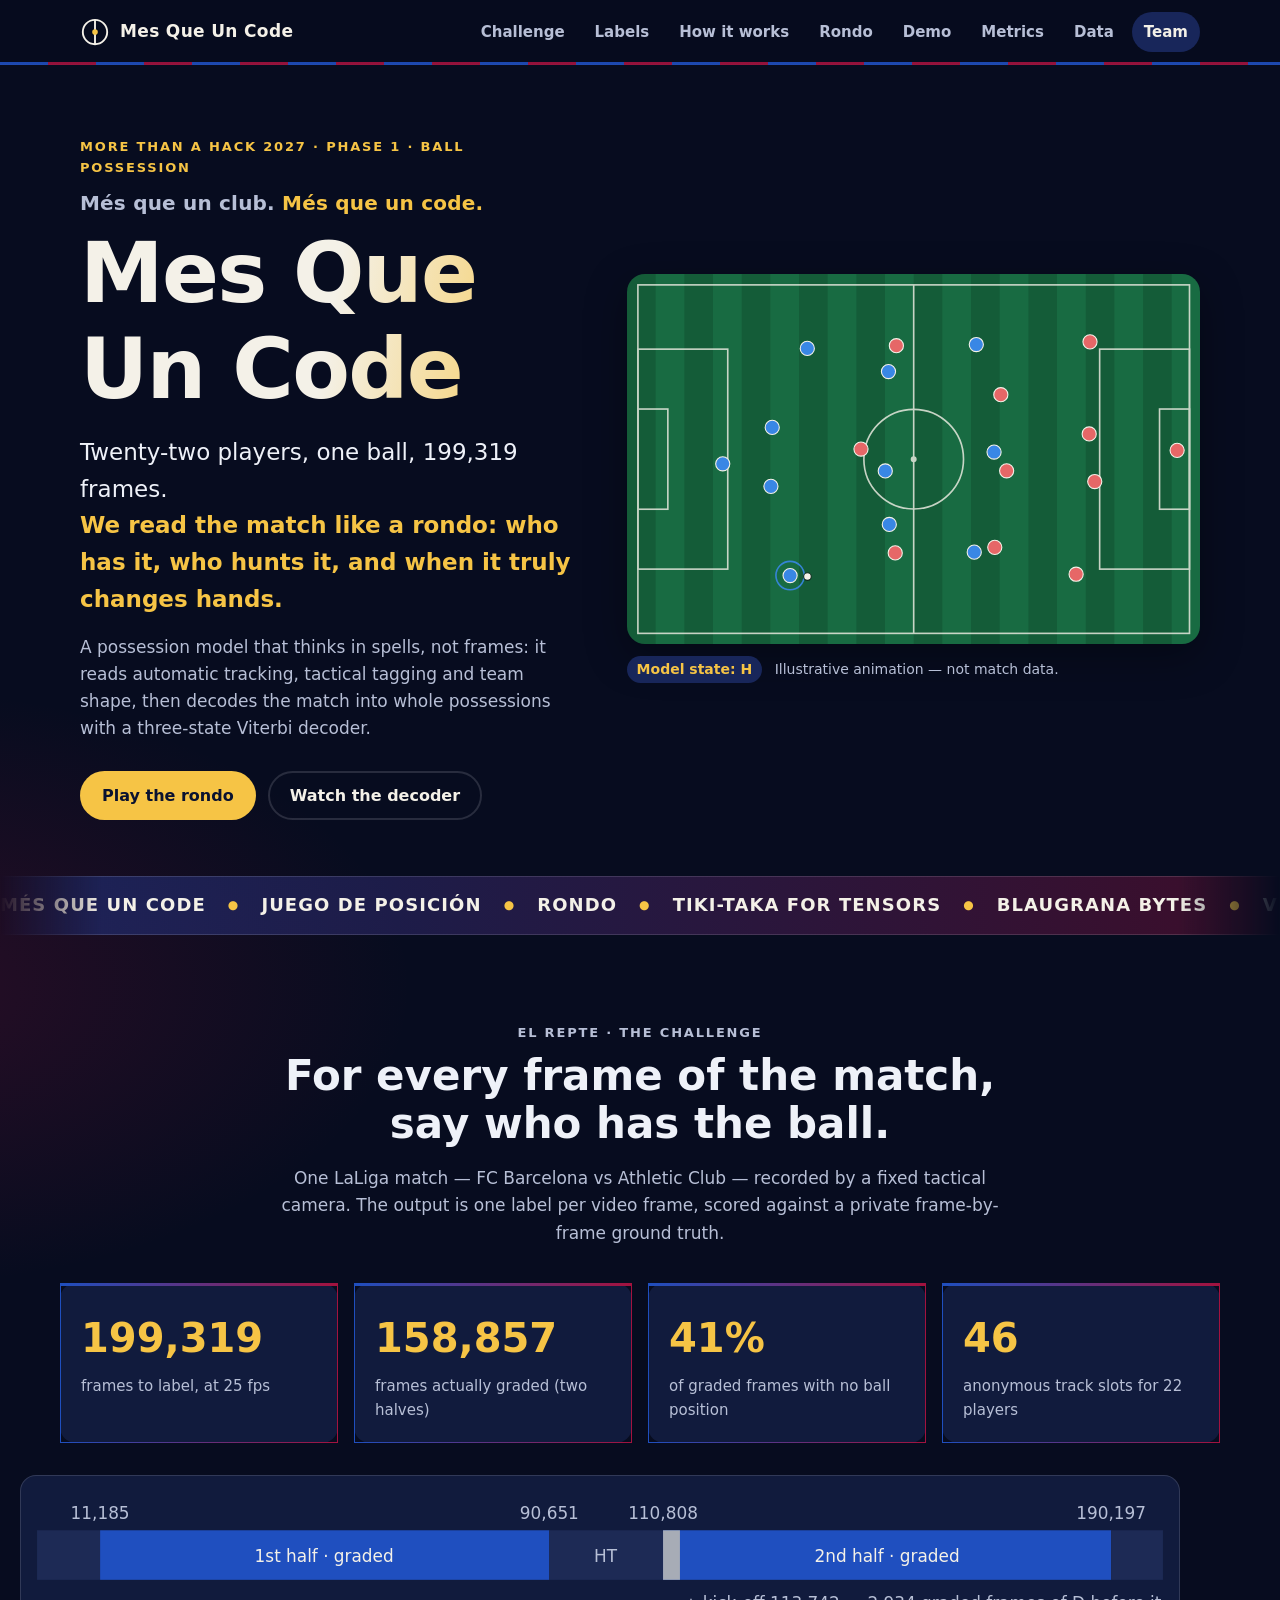
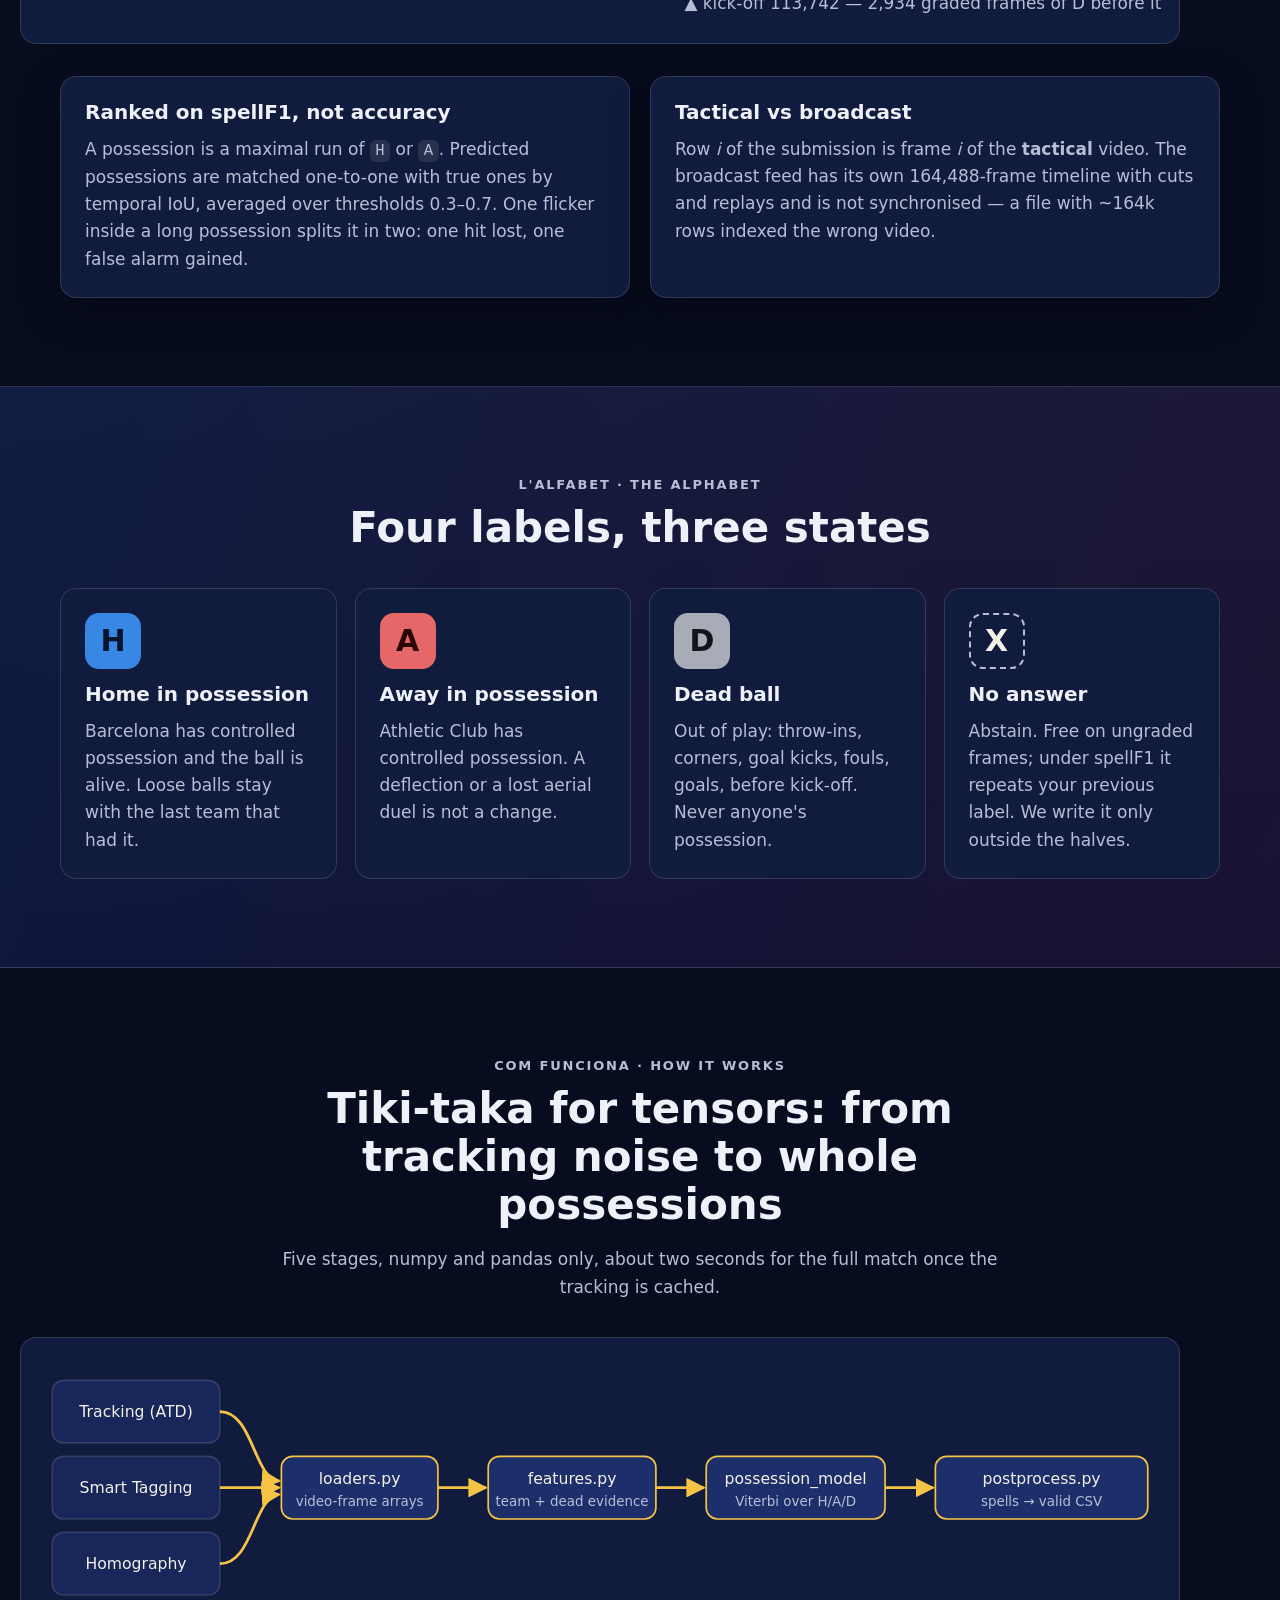
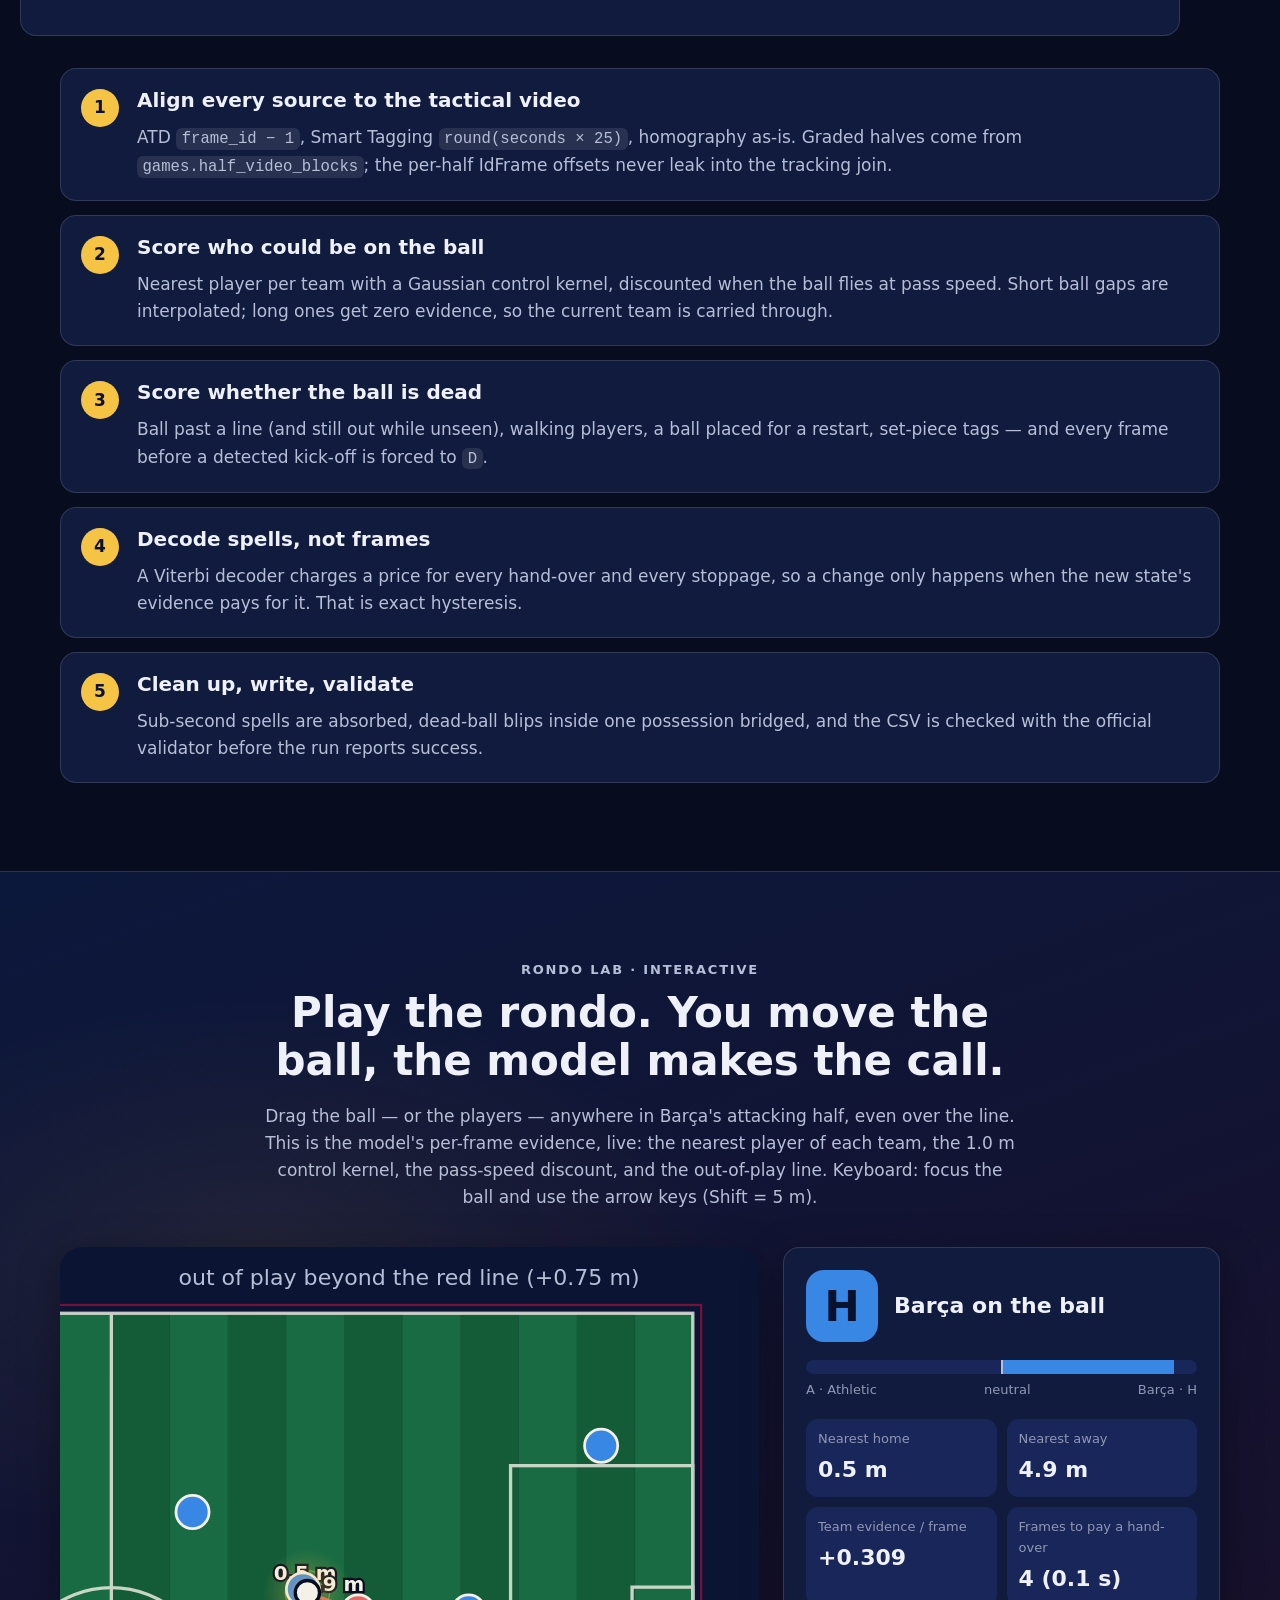
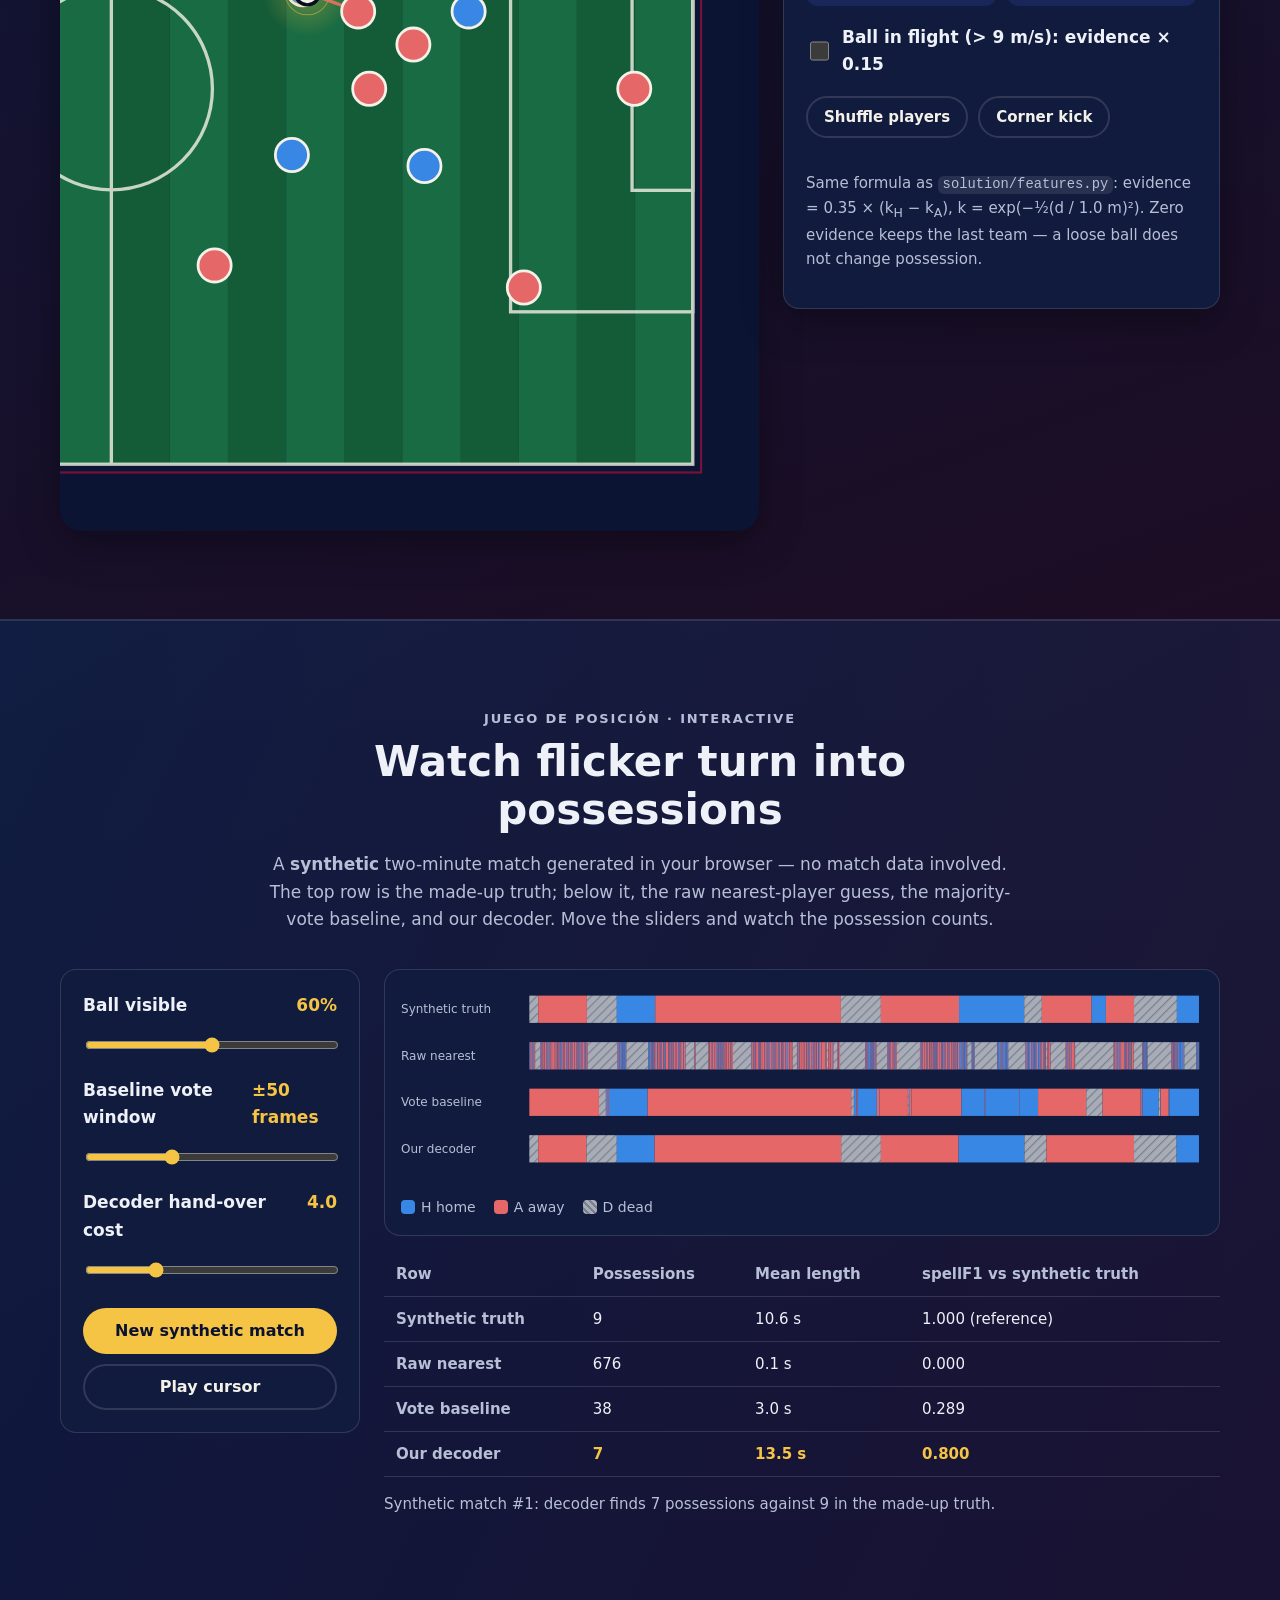
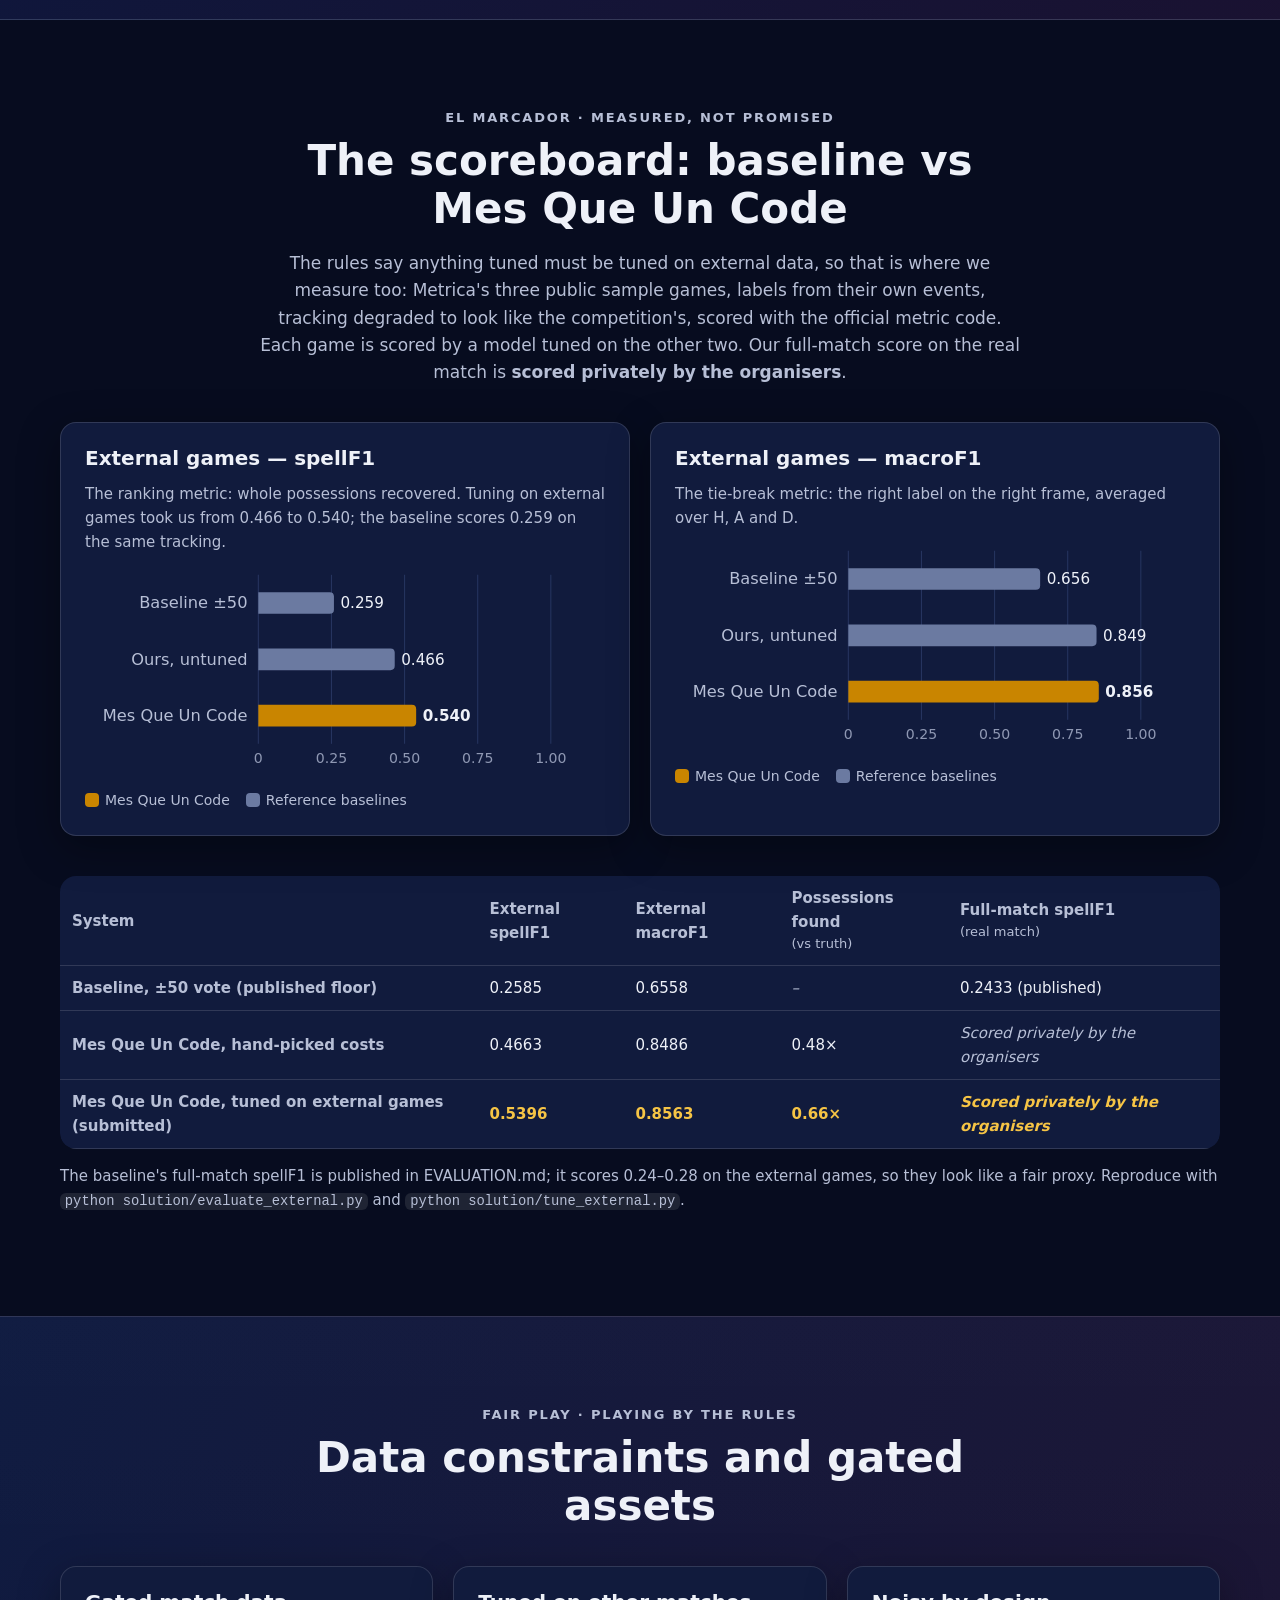
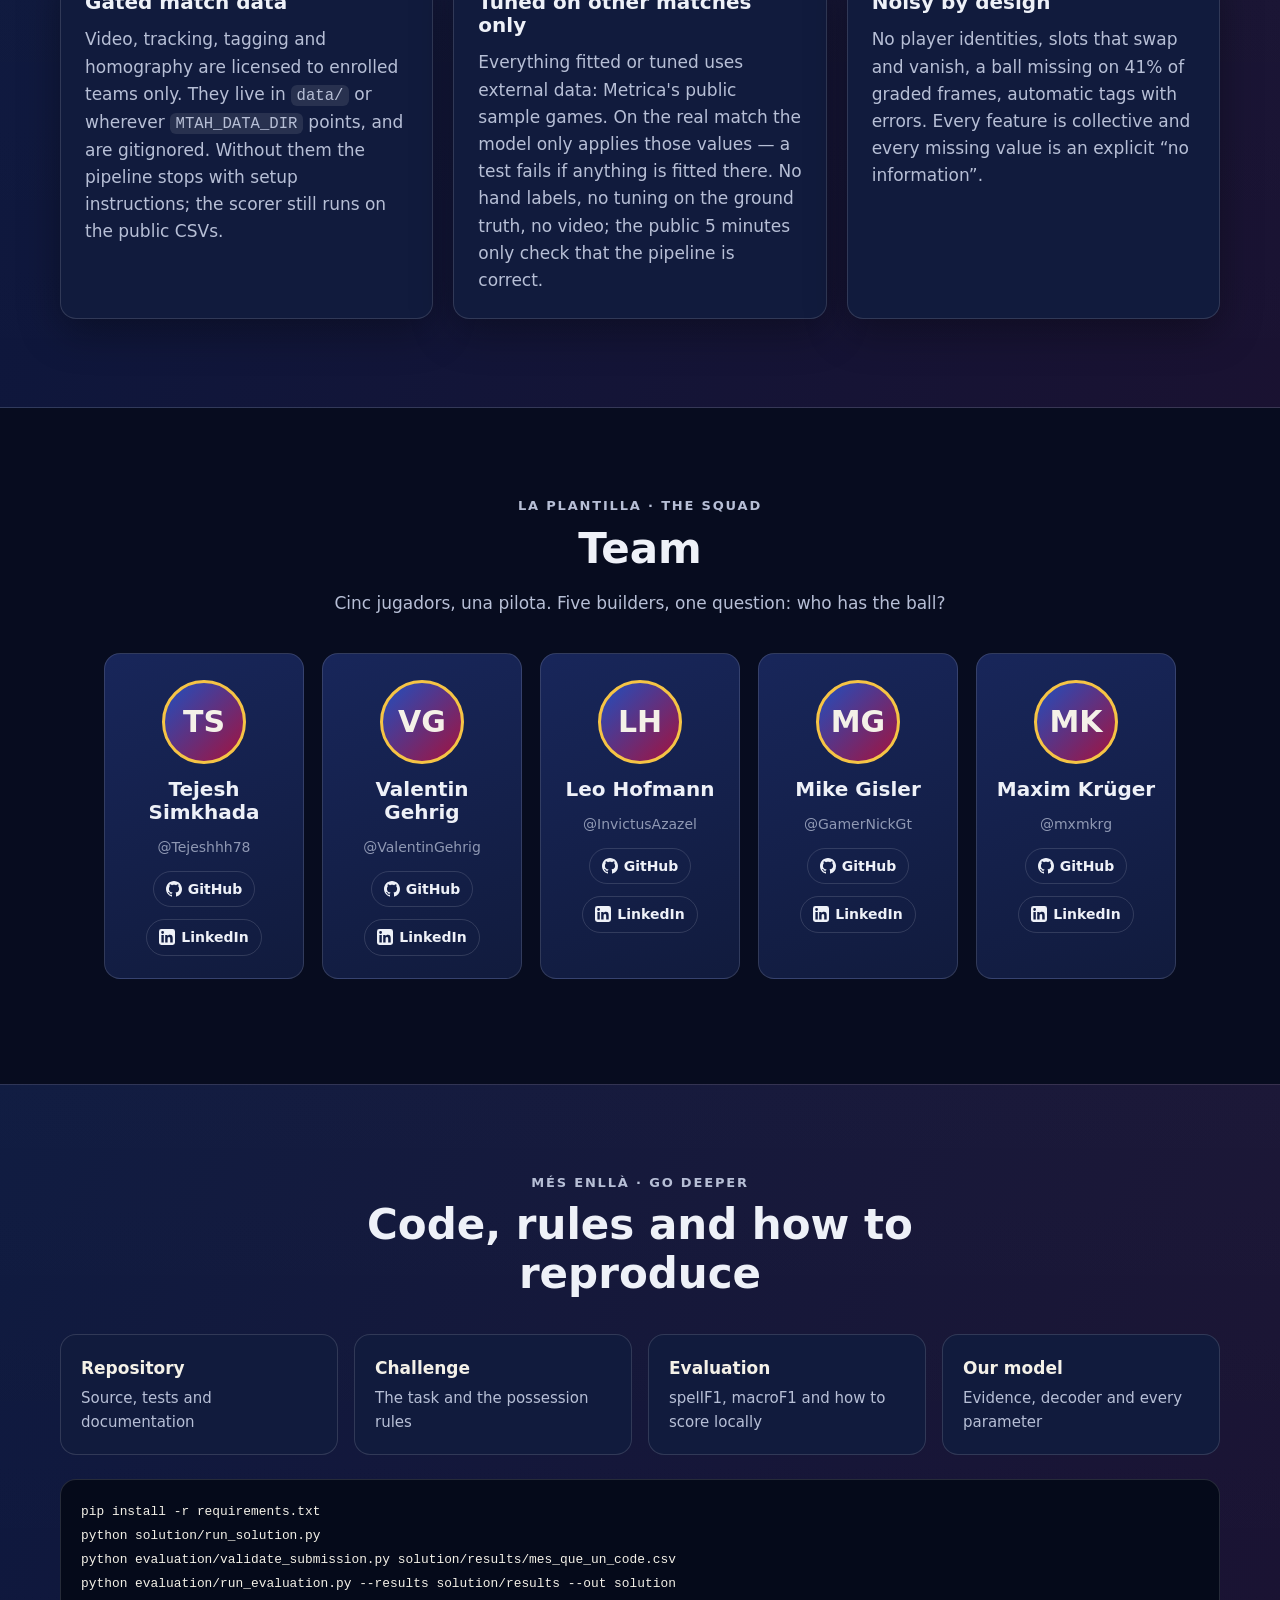
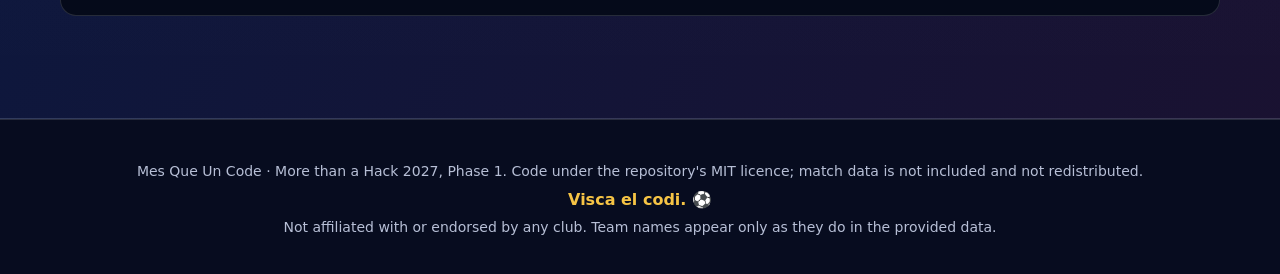
==== commit a49aacb1: "Fit and tune only on external games, per the rule clarification - solution/calibrate.py fits the dea" ====
--- a/website/index.html
+++ b/website/index.html
@@ -244,7 +244,7 @@
         <p class="eyebrow">Rondo lab · Interactive</p>
         <h2 id="rondo-title">Play the rondo. You move the ball, the model makes the call.</h2>
         <p>Drag the ball — or the players — anywhere in Barça's attacking half, even over the line. This is the model's
-          per-frame evidence, live: the nearest player of each team, the 1.5 m control kernel,
+          per-frame evidence, live: the nearest player of each team, the 1.0 m control kernel,
           the pass-speed discount, and the out-of-play line. Keyboard: focus the ball and use the
           arrow keys (Shift = 5 m).</p>
       </div>
@@ -308,7 +308,7 @@
             <button type="button" class="button ghost" id="rondo-shuffle">Shuffle players</button>
             <button type="button" class="button ghost" id="rondo-corner">Corner kick</button>
           </div>
-          <p class="note">Same formula as <code>solution/features.py</code>: evidence = 0.35 × (k<sub>H</sub> − k<sub>A</sub>), k = exp(−½(d / 1.5 m)²). Zero evidence keeps the last team — a loose ball does not change possession.</p>
+          <p class="note">Same formula as <code>solution/features.py</code>: evidence = 0.35 × (k<sub>H</sub> − k<sub>A</sub>), k = exp(−½(d / 1.0 m)²). Zero evidence keeps the last team — a loose ball does not change possession.</p>
         </div>
       </div>
     </section>
@@ -374,24 +374,25 @@
       <div class="section-head">
         <p class="eyebrow">El marcador · Measured, not promised</p>
         <h2 id="metrics-title">The scoreboard: baseline vs Mes Que Un Code</h2>
-        <p>Every number below was measured locally with the official scorer, or is published by the
-          organisers. The full-match ranking metric needs the private ground truth, so for our system it reads
-          <strong>“Run locally with the supplied data”</strong>.</p>
+        <p>The rules say anything tuned must be tuned on external data, so that is where we measure too:
+          Metrica's three public sample games, labels from their own events, tracking degraded to look like
+          the competition's, scored with the official metric code. Each game is scored by a model tuned on the
+          other two. Our full-match score on the real match is <strong>scored privately by the organisers</strong>.</p>
       </div>
 
       <div class="two-col">
         <figure class="card chart-card">
-          <figcaption><h3>Public 5-minute window — spellF1</h3>
-            <p class="note">17 possessions. Bars show the scorer's 5–95% bootstrap interval; they overlap, so this is a pipeline check, not a ranking.</p></figcaption>
-          <svg id="chart-public" viewBox="0 0 480 260" role="img" aria-labelledby="chart-public-title">
-            <title id="chart-public-title">spellF1 on the public window, with bootstrap intervals</title>
+          <figcaption><h3>External games — spellF1</h3>
+            <p class="note">The ranking metric: whole possessions recovered. Tuning on external games took us from 0.466 to 0.540; the baseline scores 0.259 on the same tracking.</p></figcaption>
+          <svg id="chart-public" viewBox="0 0 480 200" role="img" aria-labelledby="chart-public-title">
+            <title id="chart-public-title">spellF1 on external games for the baseline and our model</title>
           </svg>
         </figure>
         <figure class="card chart-card">
-          <figcaption><h3>Full match — possessions claimed</h3>
-            <p class="note">No labels needed: how many possessions each system reports over all 158,857 graded frames. Fewer, longer spells is what spellF1 rewards — up to a point.</p></figcaption>
-          <svg id="chart-poss" viewBox="0 0 480 260" role="img" aria-labelledby="chart-poss-title">
-            <title id="chart-poss-title">Number of possessions predicted over the full match</title>
+          <figcaption><h3>External games — macroF1</h3>
+            <p class="note">The tie-break metric: the right label on the right frame, averaged over H, A and D.</p></figcaption>
+          <svg id="chart-poss" viewBox="0 0 480 200" role="img" aria-labelledby="chart-poss-title">
+            <title id="chart-poss-title">macroF1 on external games for the baseline and our model</title>
           </svg>
         </figure>
       </div>
@@ -401,20 +402,18 @@
           <thead>
             <tr>
               <th scope="col">System</th>
-              <th scope="col">Public macroF1</th>
-              <th scope="col">Public spellF1</th>
-              <th scope="col">Public poss. <span class="th-sub">(truth 17)</span></th>
-              <th scope="col">Full-match spellF1</th>
-              <th scope="col">Full-match poss.</th>
-              <th scope="col">Mean poss.</th>
-              <th scope="col">D share</th>
+              <th scope="col">External spellF1</th>
+              <th scope="col">External macroF1</th>
+              <th scope="col">Possessions found <span class="th-sub">(vs truth)</span></th>
+              <th scope="col">Full-match spellF1 <span class="th-sub">(real match)</span></th>
             </tr>
           </thead>
           <tbody id="metrics-body"></tbody>
         </table>
       </div>
-      <p class="note">Full-match spellF1 for the baselines is published in EVALUATION.md. Reproduce everything with
-        <code>python solution/experiments.py</code>.</p>
+      <p class="note">The baseline's full-match spellF1 is published in EVALUATION.md; it scores 0.24–0.28 on
+        the external games, so they look like a fair proxy. Reproduce with
+        <code>python solution/evaluate_external.py</code> and <code>python solution/tune_external.py</code>.</p>
     </section>
 
     <!-- Data constraints ------------------------------------------------------------------------>
@@ -431,10 +430,10 @@
             pipeline stops with setup instructions; the scorer still runs on the public CSVs.</p>
         </article>
         <article class="card">
-          <h3>No hand labels, no tuning on truth</h3>
-          <p>Parameters come from football physics and <em>silver labels</em> produced by rules — e.g. “ball visibly
-            out of the pitch” — never from a person and never from the ground truth. The public 5 minutes check
-            the pipeline; they choose nothing.</p>
+          <h3>Tuned on other matches only</h3>
+          <p>Everything fitted or tuned uses external data: Metrica's public sample games. On the real match the
+            model only applies those values — a test fails if anything is fitted there. No hand labels, no
+            tuning on the ground truth, no video; the public 5 minutes only check that the pipeline is correct.</p>
         </article>
         <article class="card">
           <h3>Noisy by design</h3>
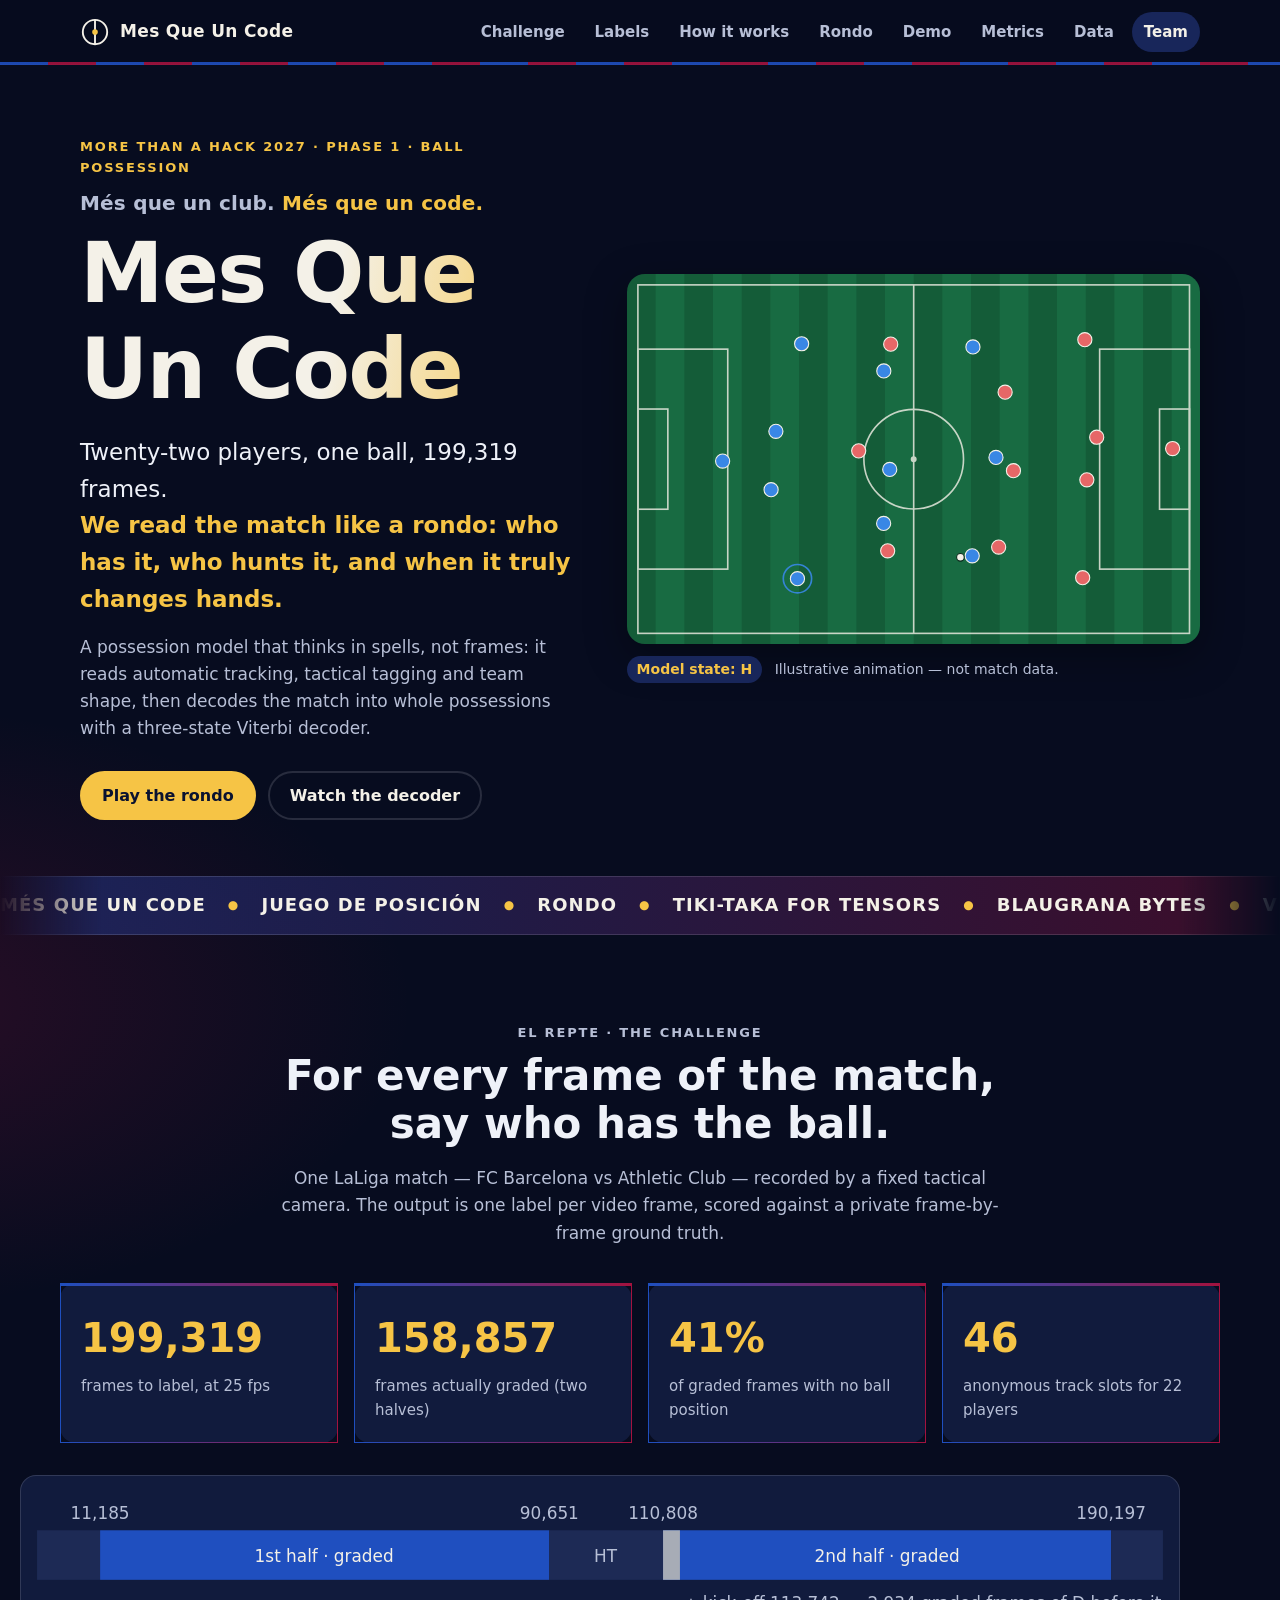
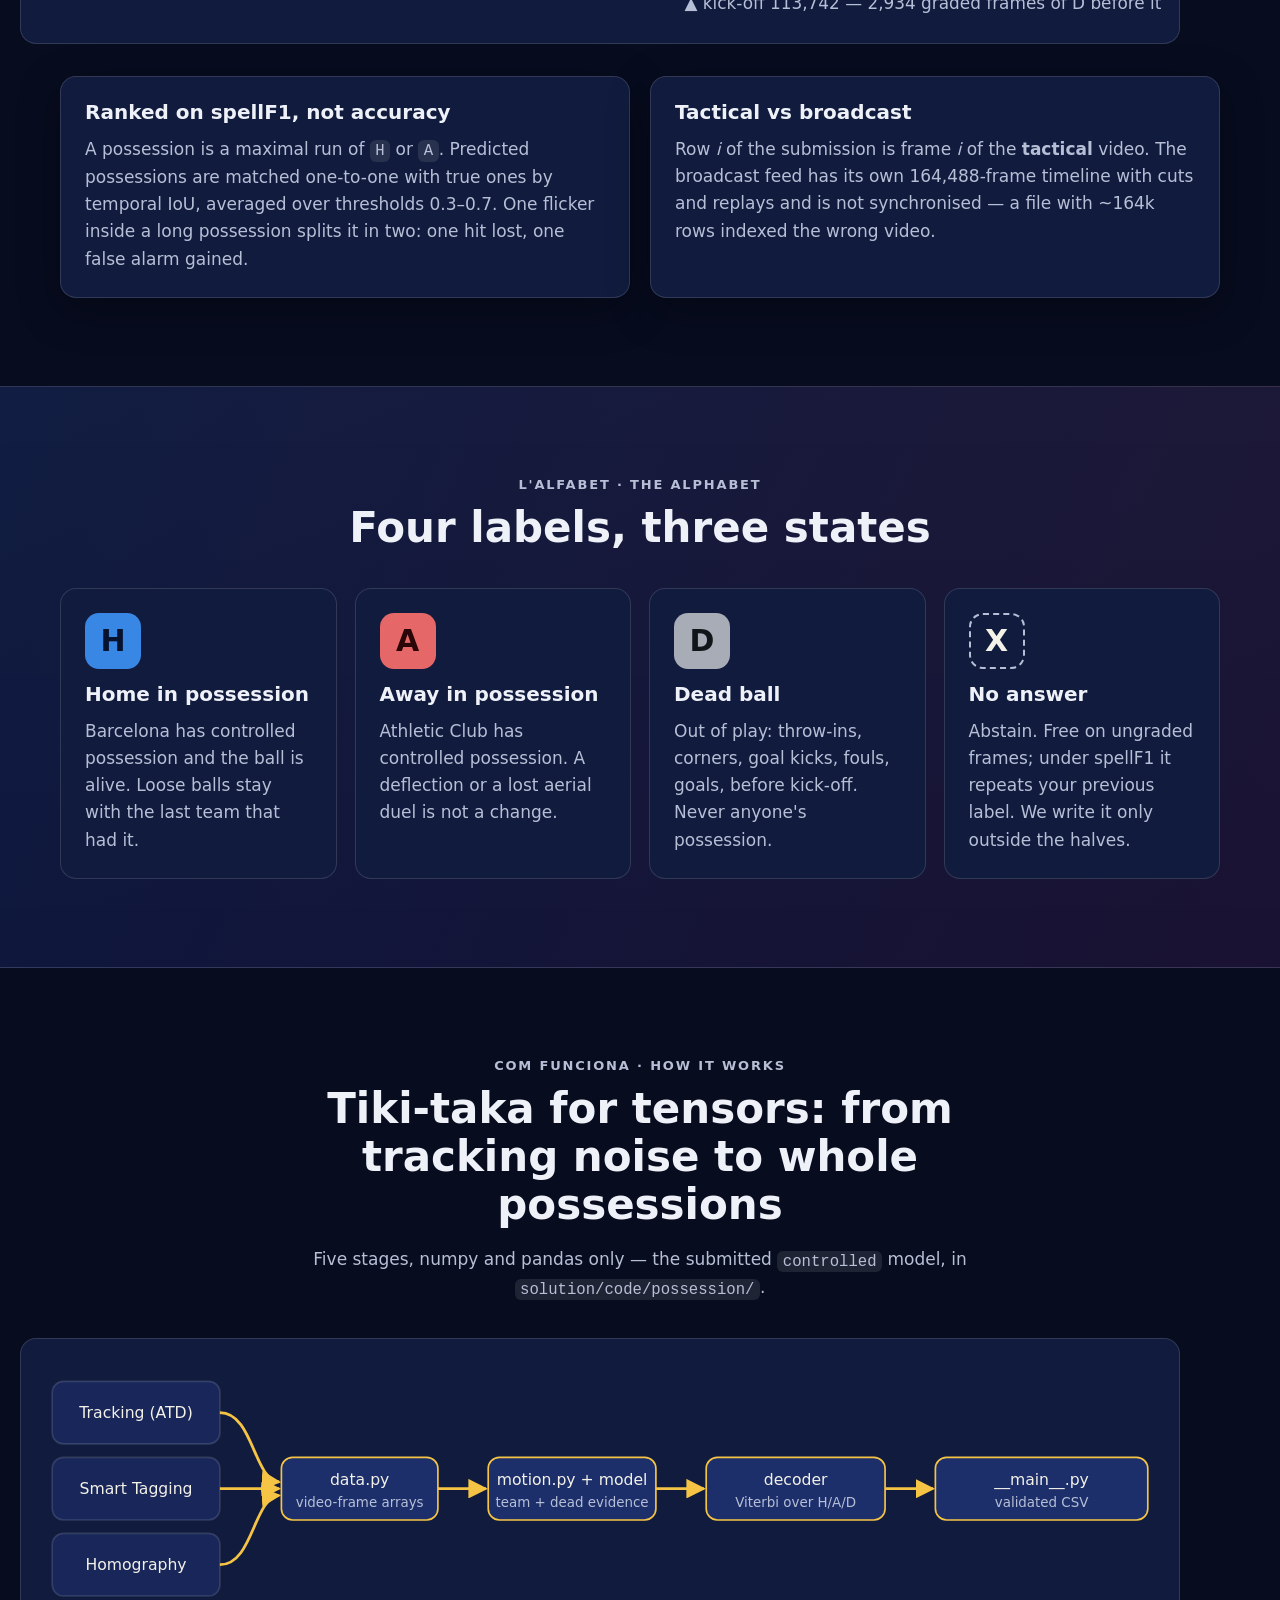
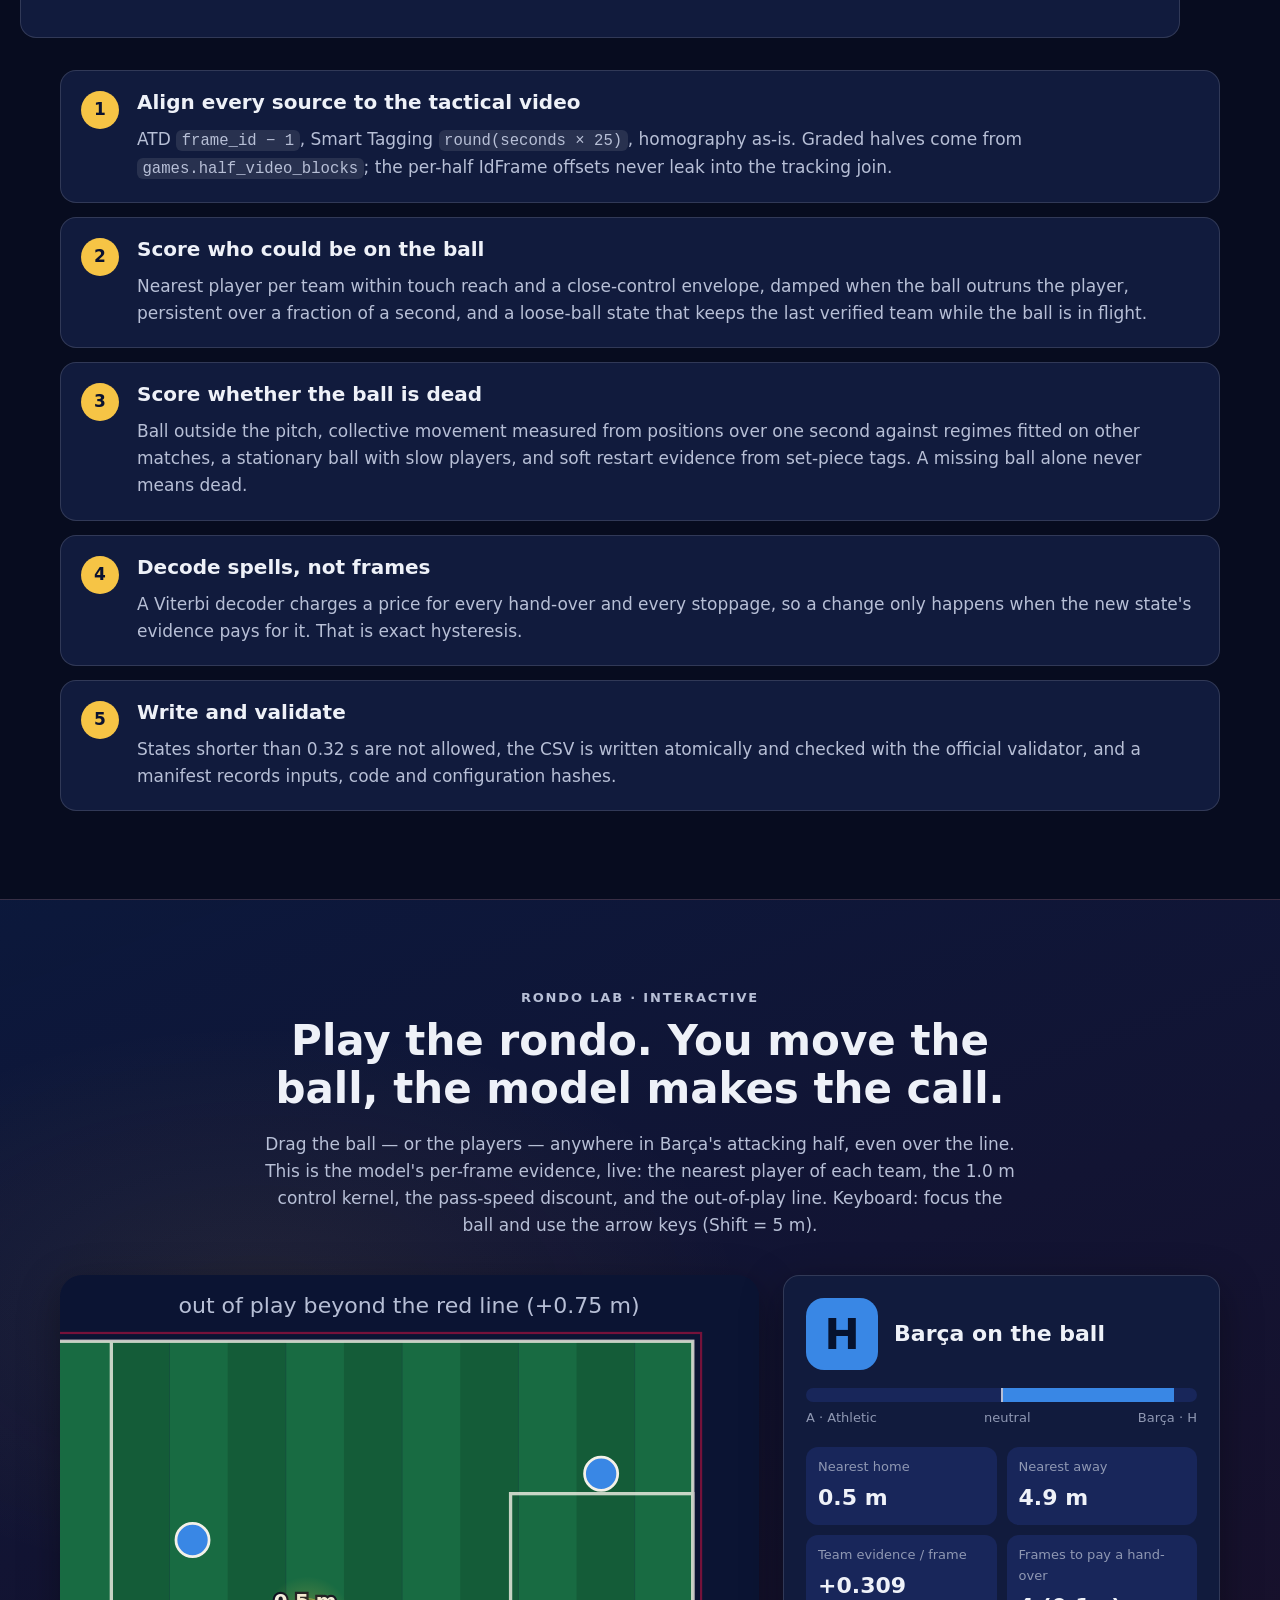
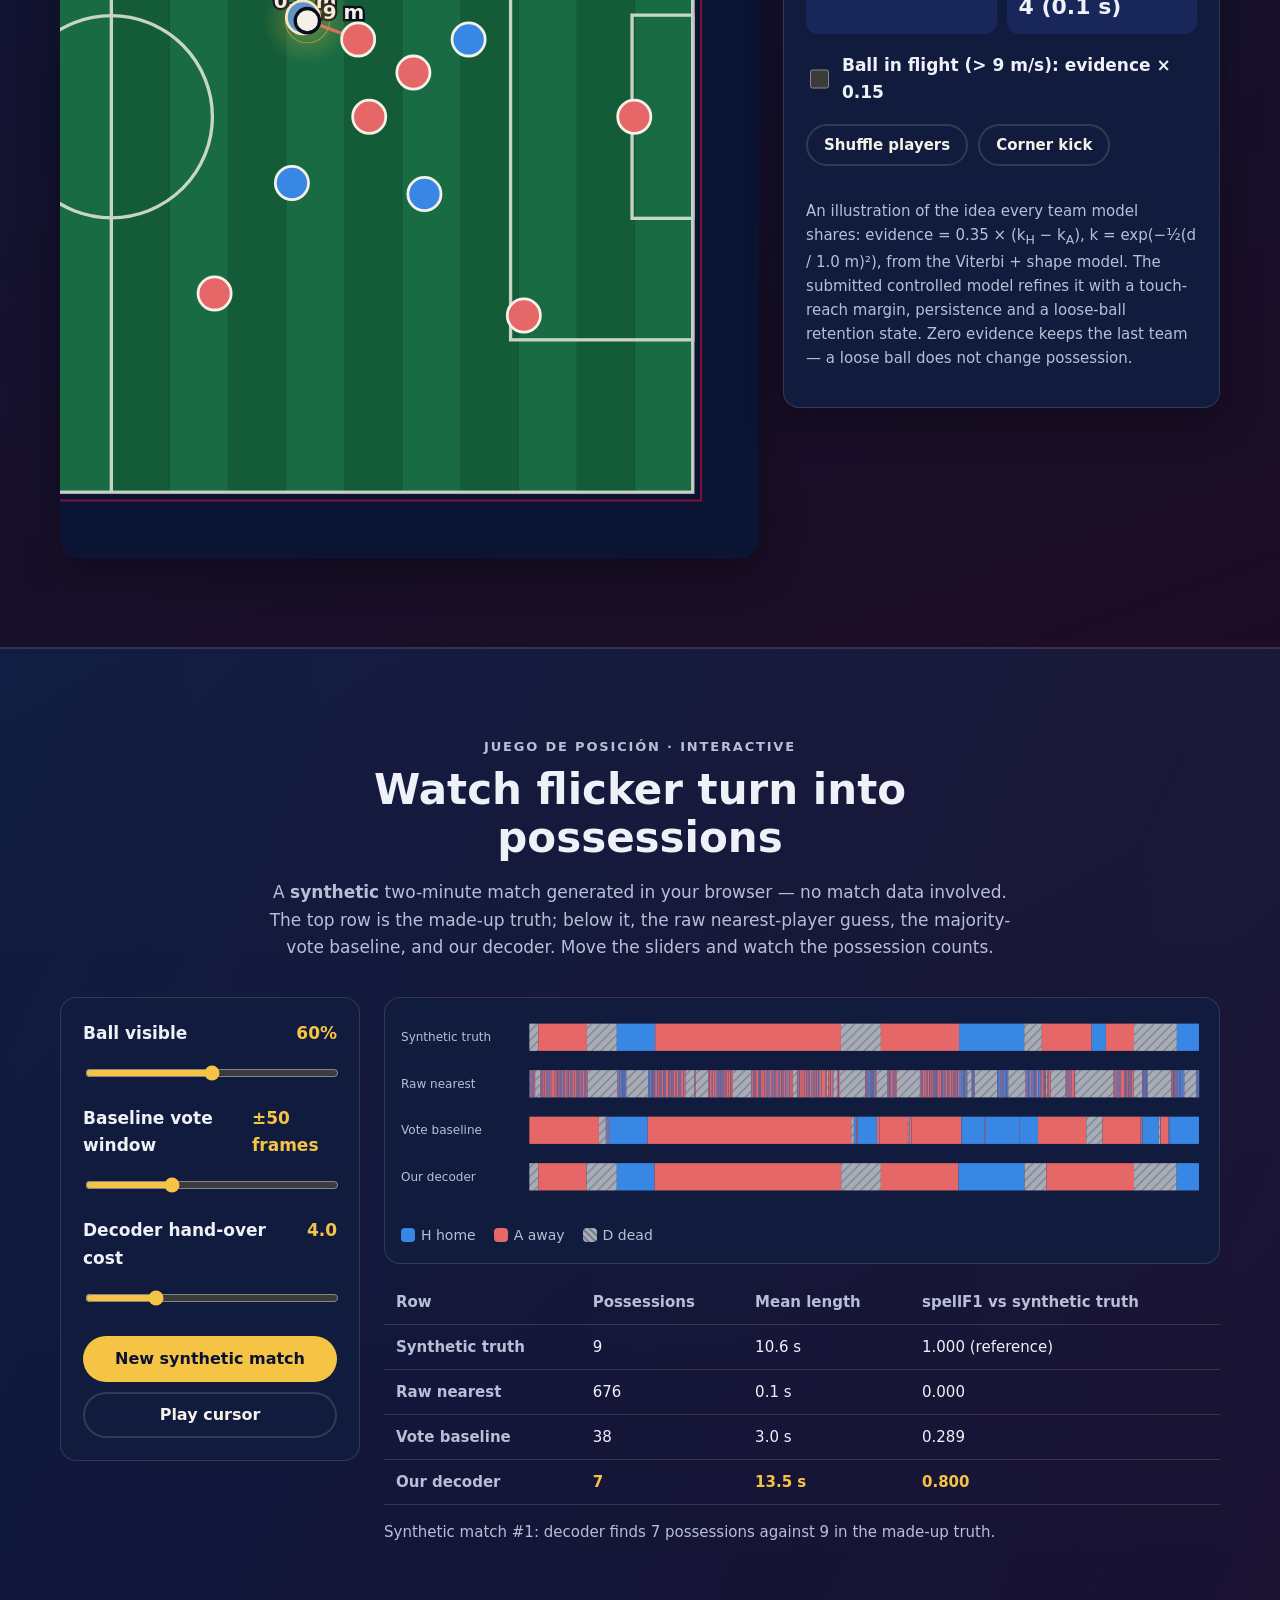
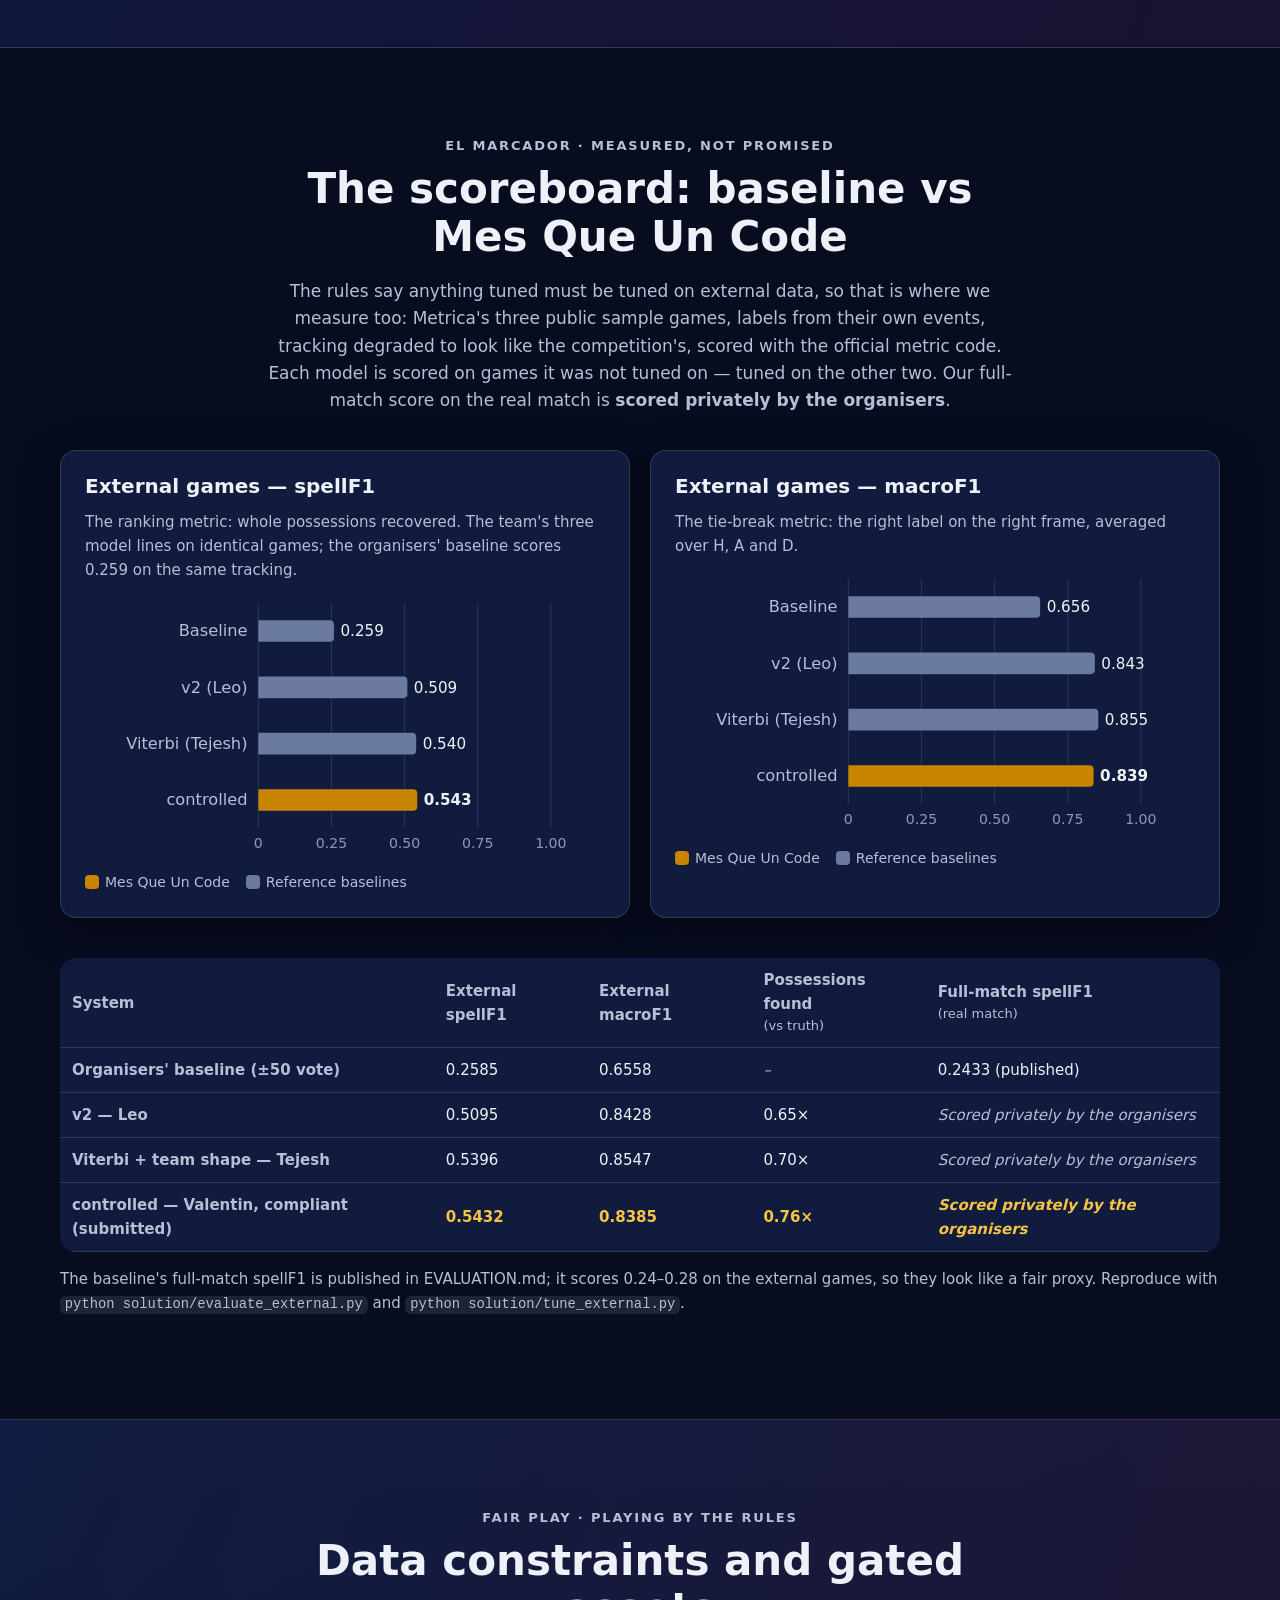
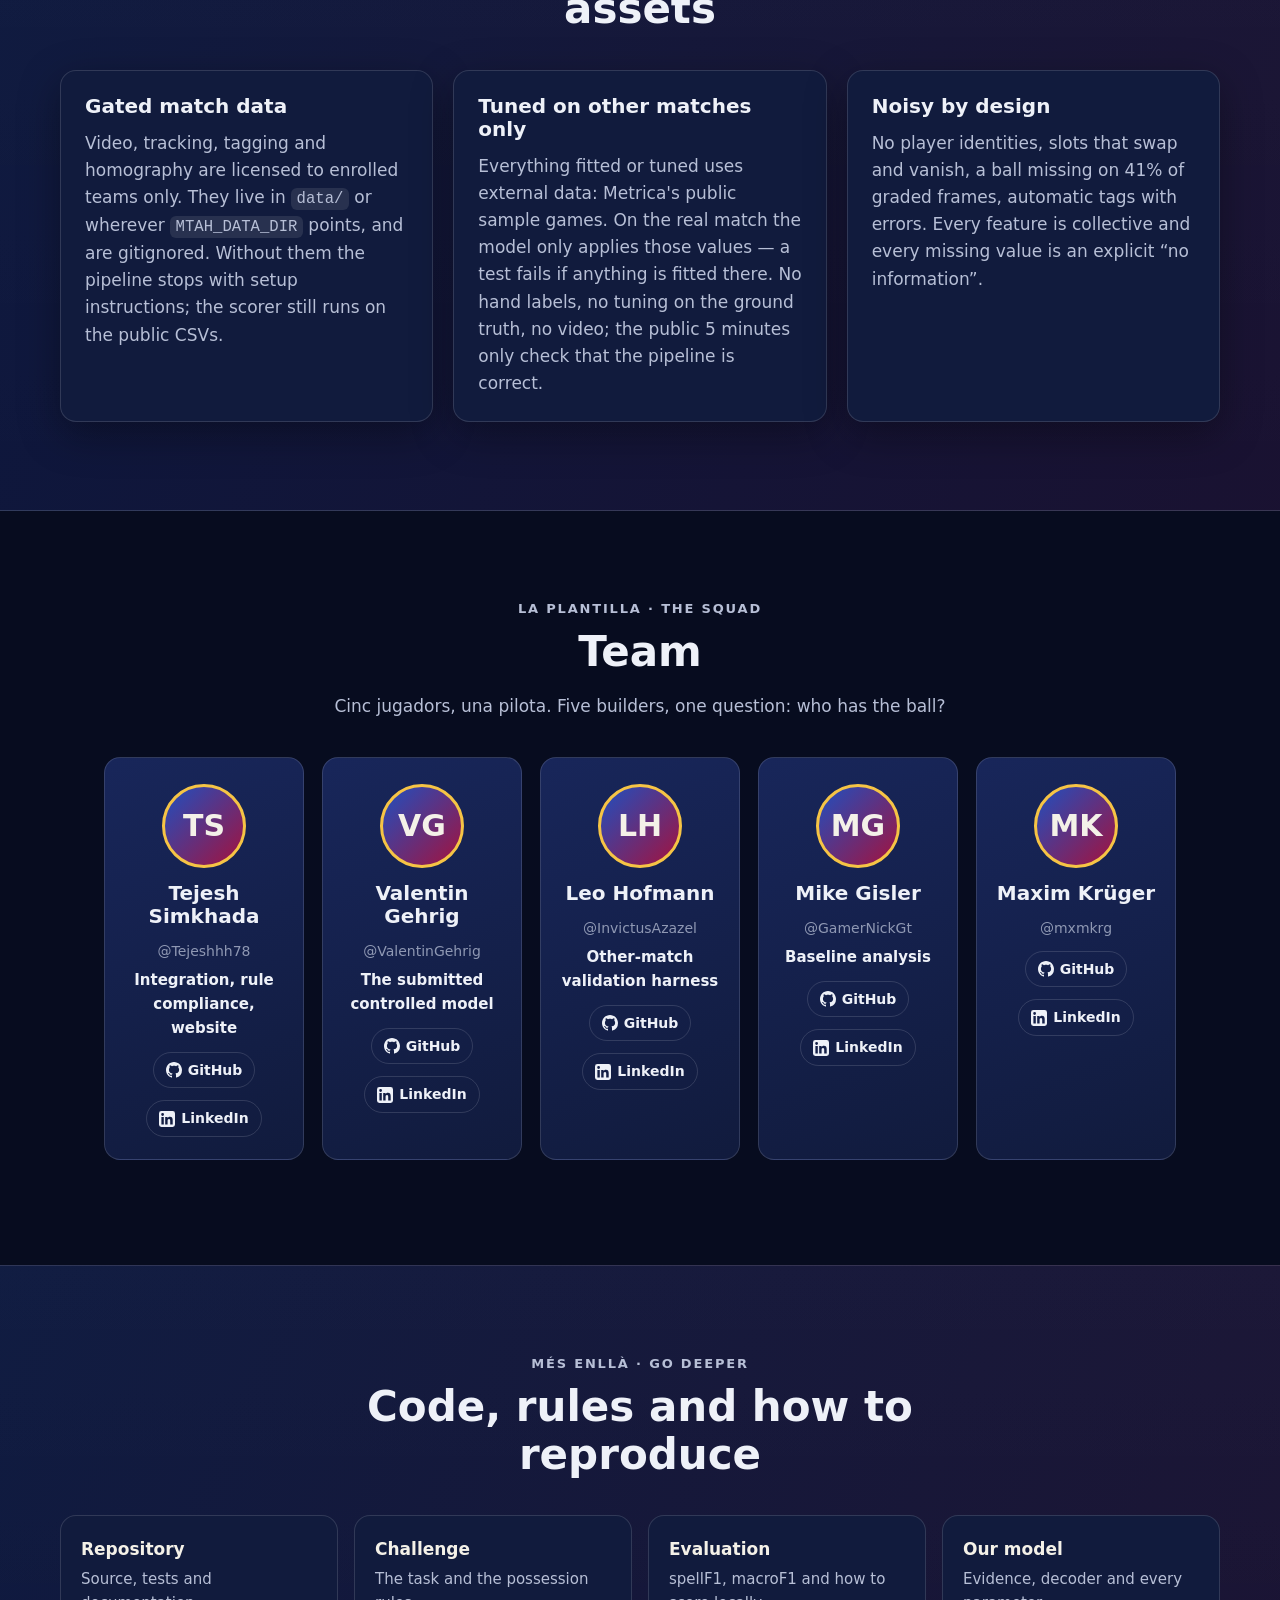
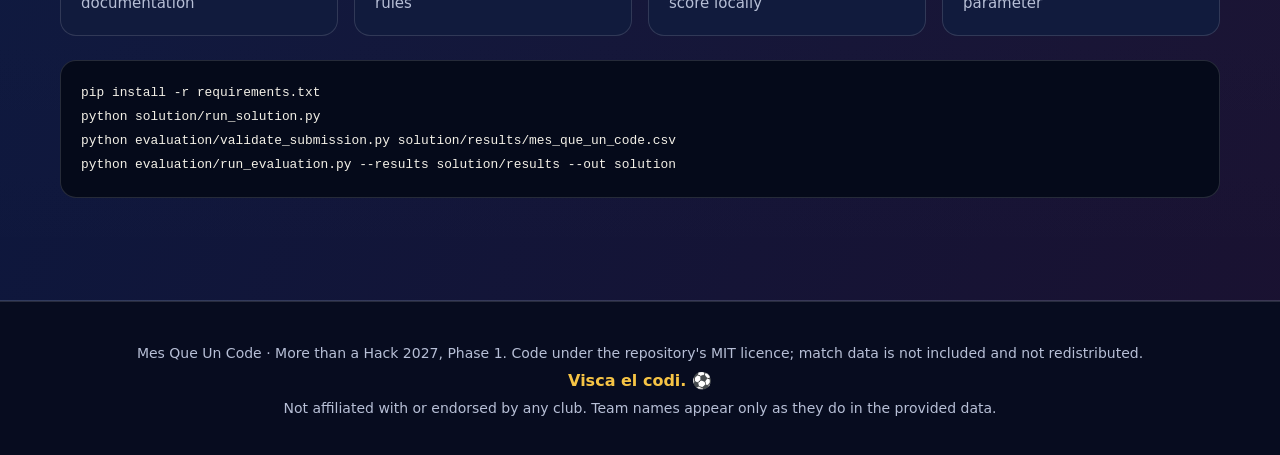
==== commit a6e85347: "Document the merged solution: controlled submitted, alternatives kept - Technical document rewritten" ====
--- a/website/index.html
+++ b/website/index.html
@@ -182,7 +182,7 @@
       <div class="section-head">
         <p class="eyebrow">Com funciona · How it works</p>
         <h2 id="how-title">Tiki-taka for tensors: from tracking noise to whole possessions</h2>
-        <p>Five stages, numpy and pandas only, about two seconds for the full match once the tracking is cached.</p>
+        <p>Five stages, numpy and pandas only — the submitted <code>controlled</code> model, in <code>solution/code/possession/</code>.</p>
       </div>
 
       <figure class="pipeline">
@@ -198,10 +198,10 @@
             <g class="pipe-node"><rect x="10" y="20" width="150" height="56" rx="10"/><text x="85" y="53" text-anchor="middle">Tracking (ATD)</text></g>
             <g class="pipe-node"><rect x="10" y="88" width="150" height="56" rx="10"/><text x="85" y="121" text-anchor="middle">Smart Tagging</text></g>
             <g class="pipe-node"><rect x="10" y="156" width="150" height="56" rx="10"/><text x="85" y="189" text-anchor="middle">Homography</text></g>
-            <g class="pipe-node strong"><rect x="215" y="88" width="140" height="56" rx="10"/><text x="285" y="113" text-anchor="middle">loaders.py</text><text x="285" y="132" text-anchor="middle" class="small">video-frame arrays</text></g>
-            <g class="pipe-node strong"><rect x="400" y="88" width="150" height="56" rx="10"/><text x="475" y="113" text-anchor="middle">features.py</text><text x="475" y="132" text-anchor="middle" class="small">team + dead evidence</text></g>
-            <g class="pipe-node strong"><rect x="595" y="88" width="160" height="56" rx="10"/><text x="675" y="113" text-anchor="middle">possession_model</text><text x="675" y="132" text-anchor="middle" class="small">Viterbi over H/A/D</text></g>
-            <g class="pipe-node strong"><rect x="800" y="88" width="190" height="56" rx="10"/><text x="895" y="113" text-anchor="middle">postprocess.py</text><text x="895" y="132" text-anchor="middle" class="small">spells → valid CSV</text></g>
+            <g class="pipe-node strong"><rect x="215" y="88" width="140" height="56" rx="10"/><text x="285" y="113" text-anchor="middle">data.py</text><text x="285" y="132" text-anchor="middle" class="small">video-frame arrays</text></g>
+            <g class="pipe-node strong"><rect x="400" y="88" width="150" height="56" rx="10"/><text x="475" y="113" text-anchor="middle">motion.py + model</text><text x="475" y="132" text-anchor="middle" class="small">team + dead evidence</text></g>
+            <g class="pipe-node strong"><rect x="595" y="88" width="160" height="56" rx="10"/><text x="675" y="113" text-anchor="middle">decoder</text><text x="675" y="132" text-anchor="middle" class="small">Viterbi over H/A/D</text></g>
+            <g class="pipe-node strong"><rect x="800" y="88" width="190" height="56" rx="10"/><text x="895" y="113" text-anchor="middle">__main__.py</text><text x="895" y="132" text-anchor="middle" class="small">validated CSV</text></g>
           </g>
           <g stroke="var(--gold)" stroke-width="2.5" fill="none" marker-end="url(#arrow)">
             <path d="M160,48 C190,48 190,108 213,110"/>
@@ -221,19 +221,19 @@
         </li>
         <li>
           <h3>Score who could be on the ball</h3>
-          <p>Nearest player per team with a Gaussian control kernel, discounted when the ball flies at pass speed. Short ball gaps are interpolated; long ones get zero evidence, so the current team is carried through.</p>
+          <p>Nearest player per team within touch reach and a close-control envelope, damped when the ball outruns the player, persistent over a fraction of a second, and a loose-ball state that keeps the last verified team while the ball is in flight.</p>
         </li>
         <li>
           <h3>Score whether the ball is dead</h3>
-          <p>Ball past a line (and still out while unseen), walking players, a ball placed for a restart, set-piece tags — and every frame before a detected kick-off is forced to <code>D</code>.</p>
+          <p>Ball outside the pitch, collective movement measured from positions over one second against regimes fitted on other matches, a stationary ball with slow players, and soft restart evidence from set-piece tags. A missing ball alone never means dead.</p>
         </li>
         <li>
           <h3>Decode spells, not frames</h3>
           <p>A Viterbi decoder charges a price for every hand-over and every stoppage, so a change only happens when the new state's evidence pays for it. That is exact hysteresis.</p>
         </li>
         <li>
-          <h3>Clean up, write, validate</h3>
-          <p>Sub-second spells are absorbed, dead-ball blips inside one possession bridged, and the CSV is checked with the official validator before the run reports success.</p>
+          <h3>Write and validate</h3>
+          <p>States shorter than 0.32 s are not allowed, the CSV is written atomically and checked with the official validator, and a manifest records inputs, code and configuration hashes.</p>
         </li>
       </ol>
     </section>
@@ -308,7 +308,7 @@
             <button type="button" class="button ghost" id="rondo-shuffle">Shuffle players</button>
             <button type="button" class="button ghost" id="rondo-corner">Corner kick</button>
           </div>
-          <p class="note">Same formula as <code>solution/features.py</code>: evidence = 0.35 × (k<sub>H</sub> − k<sub>A</sub>), k = exp(−½(d / 1.0 m)²). Zero evidence keeps the last team — a loose ball does not change possession.</p>
+          <p class="note">An illustration of the idea every team model shares: evidence = 0.35 × (k<sub>H</sub> − k<sub>A</sub>), k = exp(−½(d / 1.0 m)²), from the Viterbi + shape model. The submitted controlled model refines it with a touch-reach margin, persistence and a loose-ball retention state. Zero evidence keeps the last team — a loose ball does not change possession.</p>
         </div>
       </div>
     </section>
@@ -376,22 +376,22 @@
         <h2 id="metrics-title">The scoreboard: baseline vs Mes Que Un Code</h2>
         <p>The rules say anything tuned must be tuned on external data, so that is where we measure too:
           Metrica's three public sample games, labels from their own events, tracking degraded to look like
-          the competition's, scored with the official metric code. Each game is scored by a model tuned on the
+          the competition's, scored with the official metric code. Each model is scored on games it was not tuned on — tuned on the
           other two. Our full-match score on the real match is <strong>scored privately by the organisers</strong>.</p>
       </div>
 
       <div class="two-col">
         <figure class="card chart-card">
           <figcaption><h3>External games — spellF1</h3>
-            <p class="note">The ranking metric: whole possessions recovered. Tuning on external games took us from 0.466 to 0.540; the baseline scores 0.259 on the same tracking.</p></figcaption>
-          <svg id="chart-public" viewBox="0 0 480 200" role="img" aria-labelledby="chart-public-title">
+            <p class="note">The ranking metric: whole possessions recovered. The team's three model lines on identical games; the organisers' baseline scores 0.259 on the same tracking.</p></figcaption>
+          <svg id="chart-public" viewBox="0 0 480 250" role="img" aria-labelledby="chart-public-title">
             <title id="chart-public-title">spellF1 on external games for the baseline and our model</title>
           </svg>
         </figure>
         <figure class="card chart-card">
           <figcaption><h3>External games — macroF1</h3>
             <p class="note">The tie-break metric: the right label on the right frame, averaged over H, A and D.</p></figcaption>
-          <svg id="chart-poss" viewBox="0 0 480 200" role="img" aria-labelledby="chart-poss-title">
+          <svg id="chart-poss" viewBox="0 0 480 250" role="img" aria-labelledby="chart-poss-title">
             <title id="chart-poss-title">macroF1 on external games for the baseline and our model</title>
           </svg>
         </figure>
